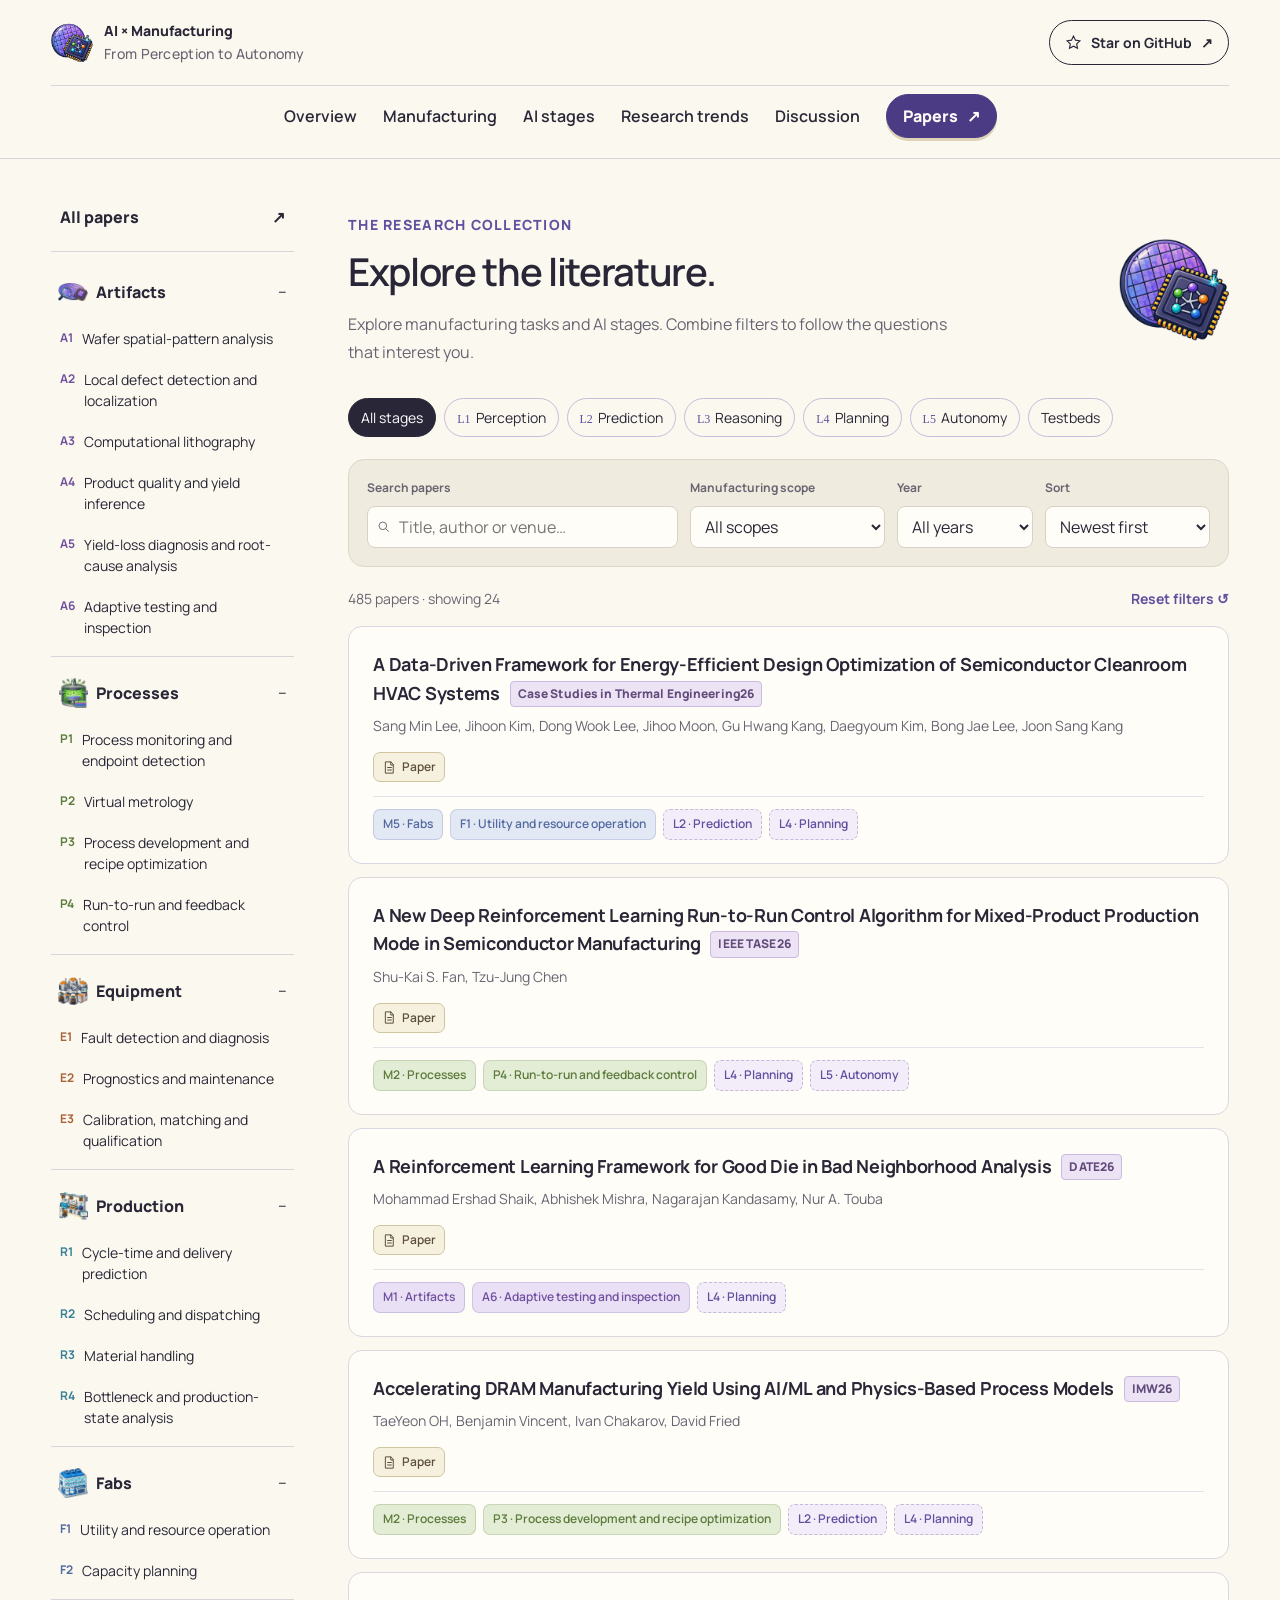
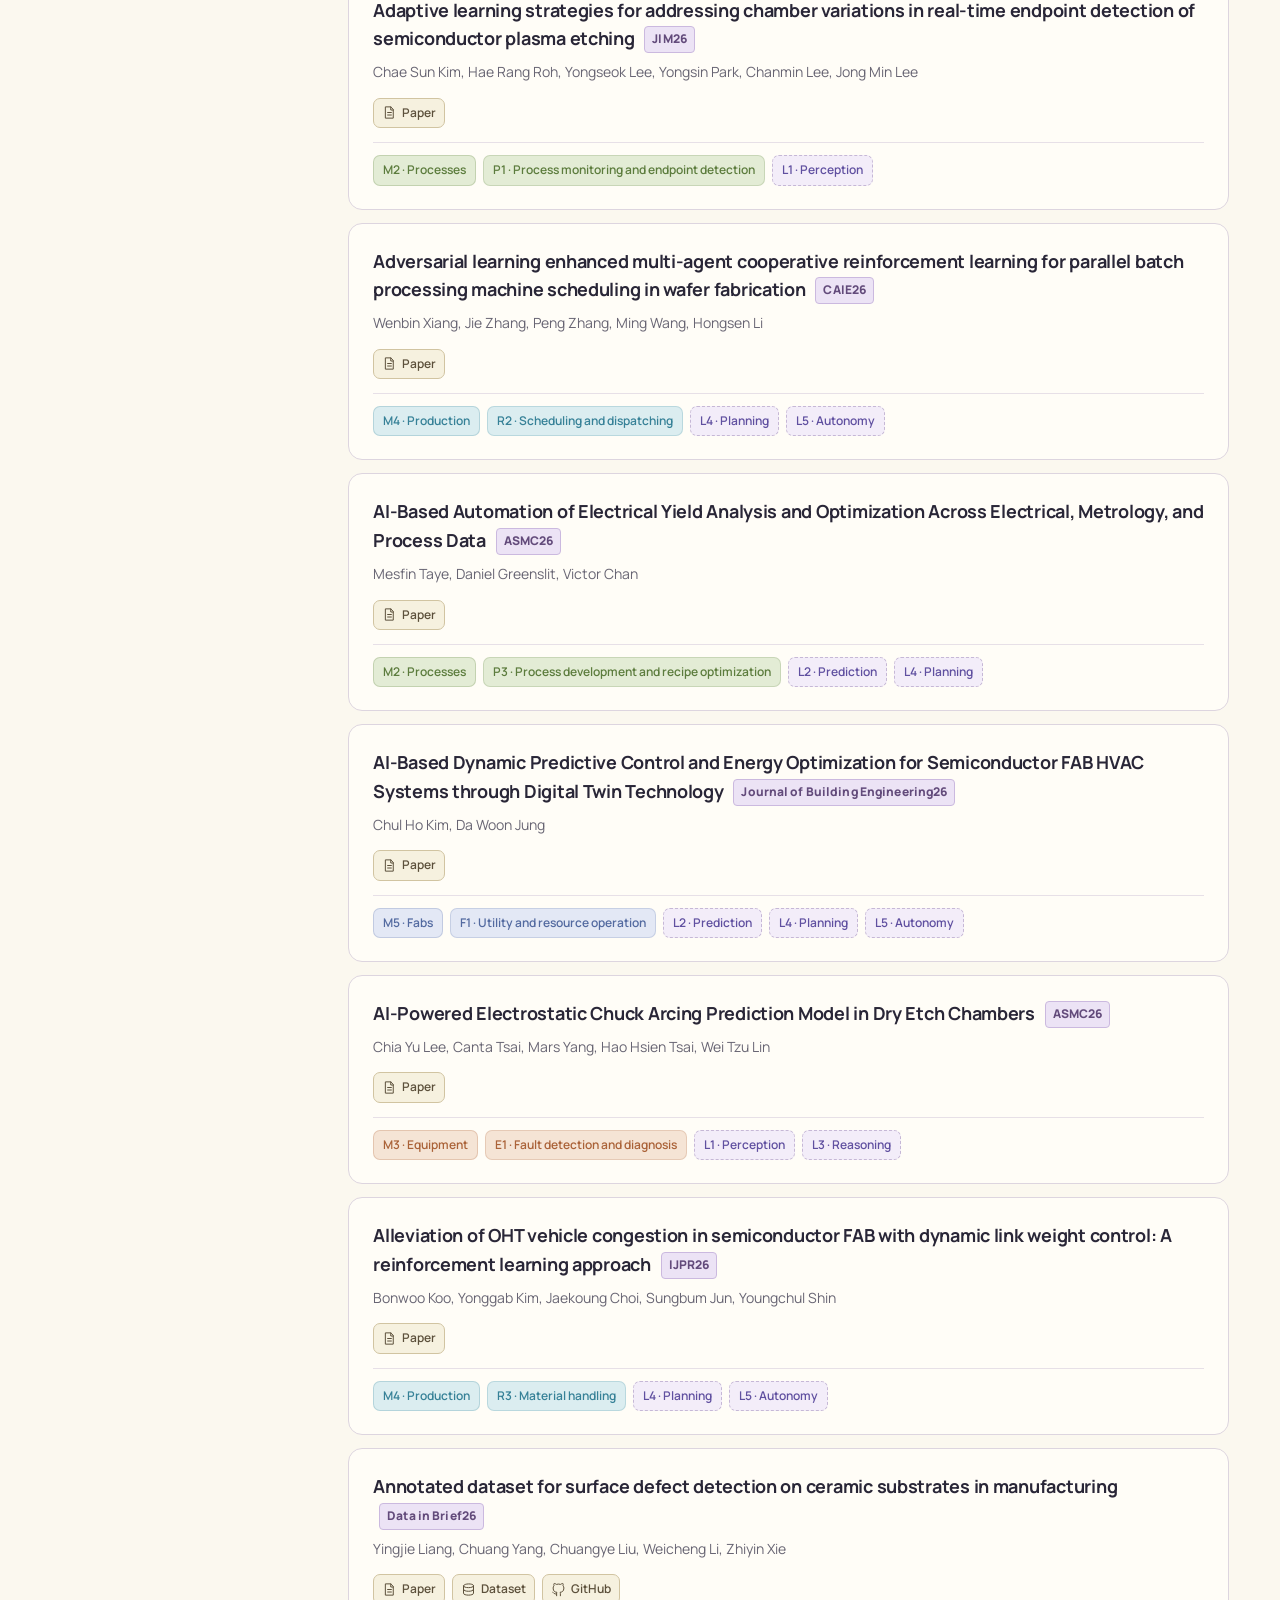
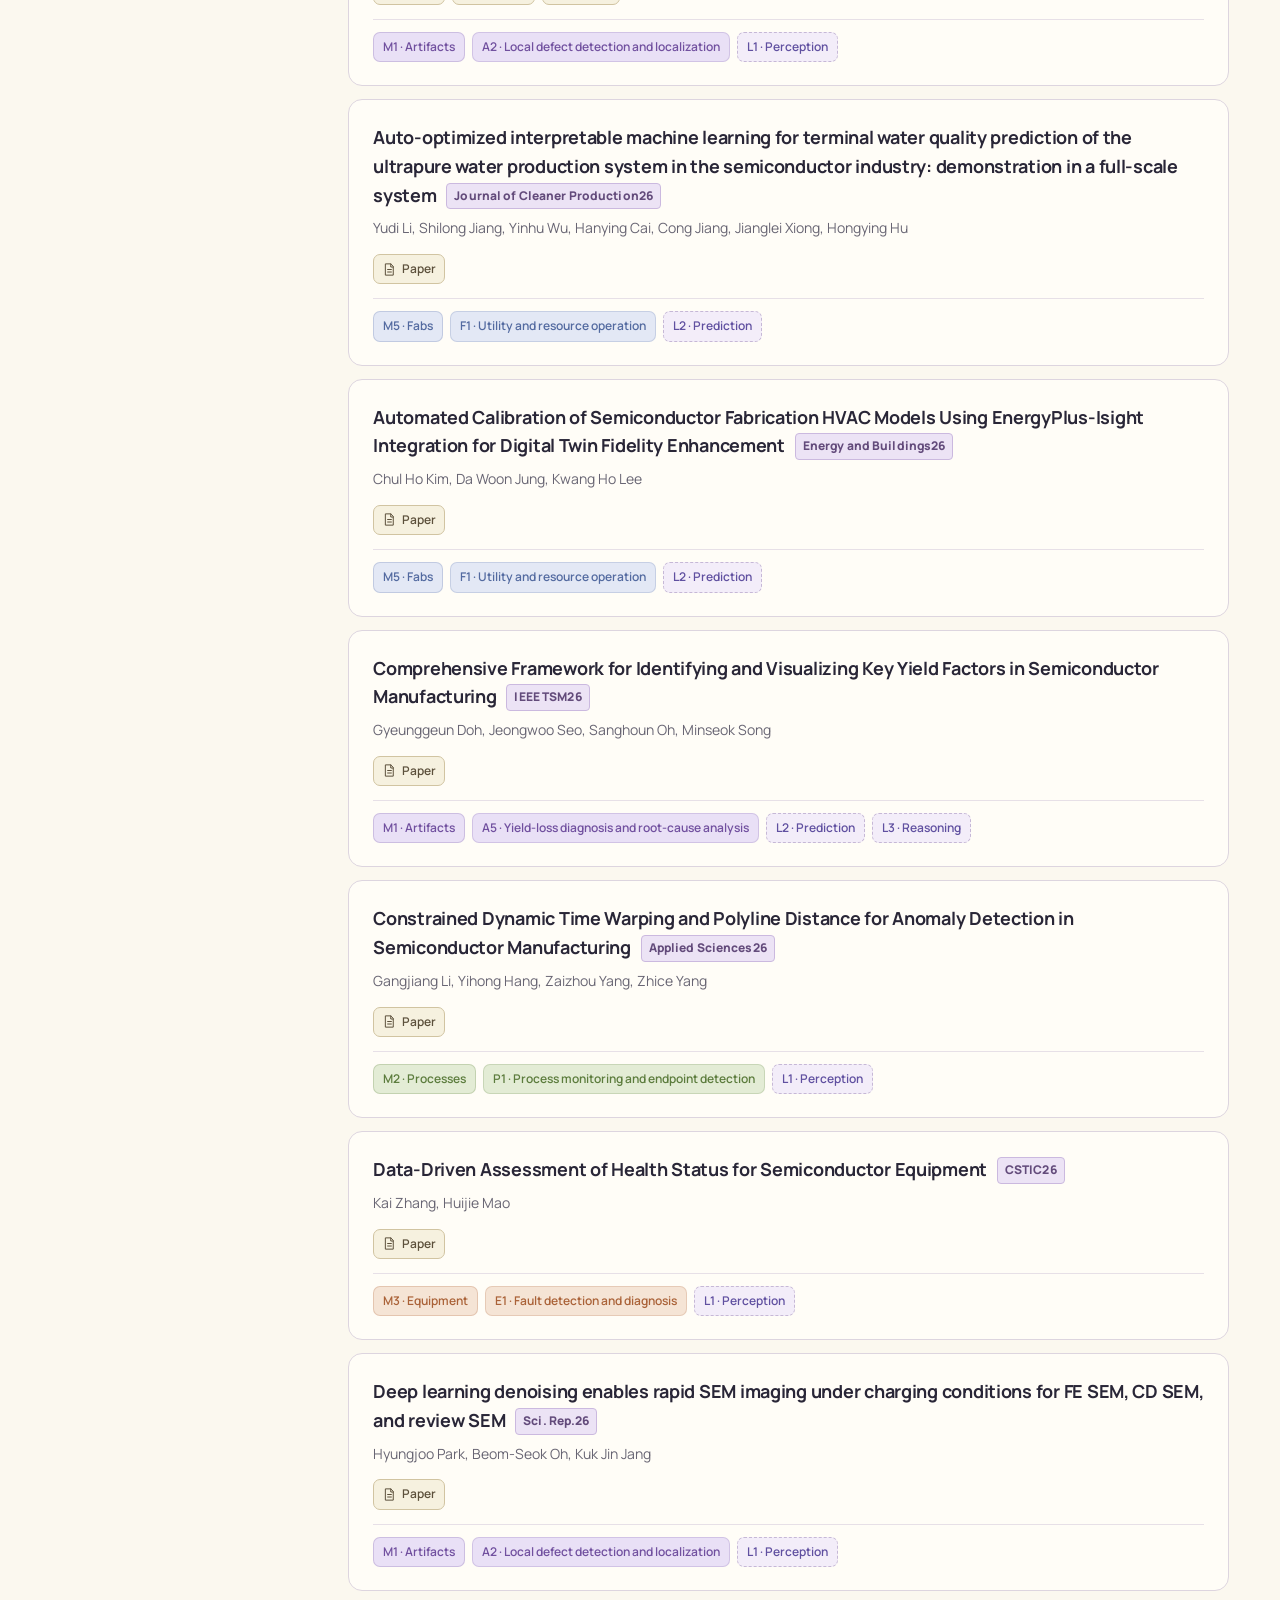
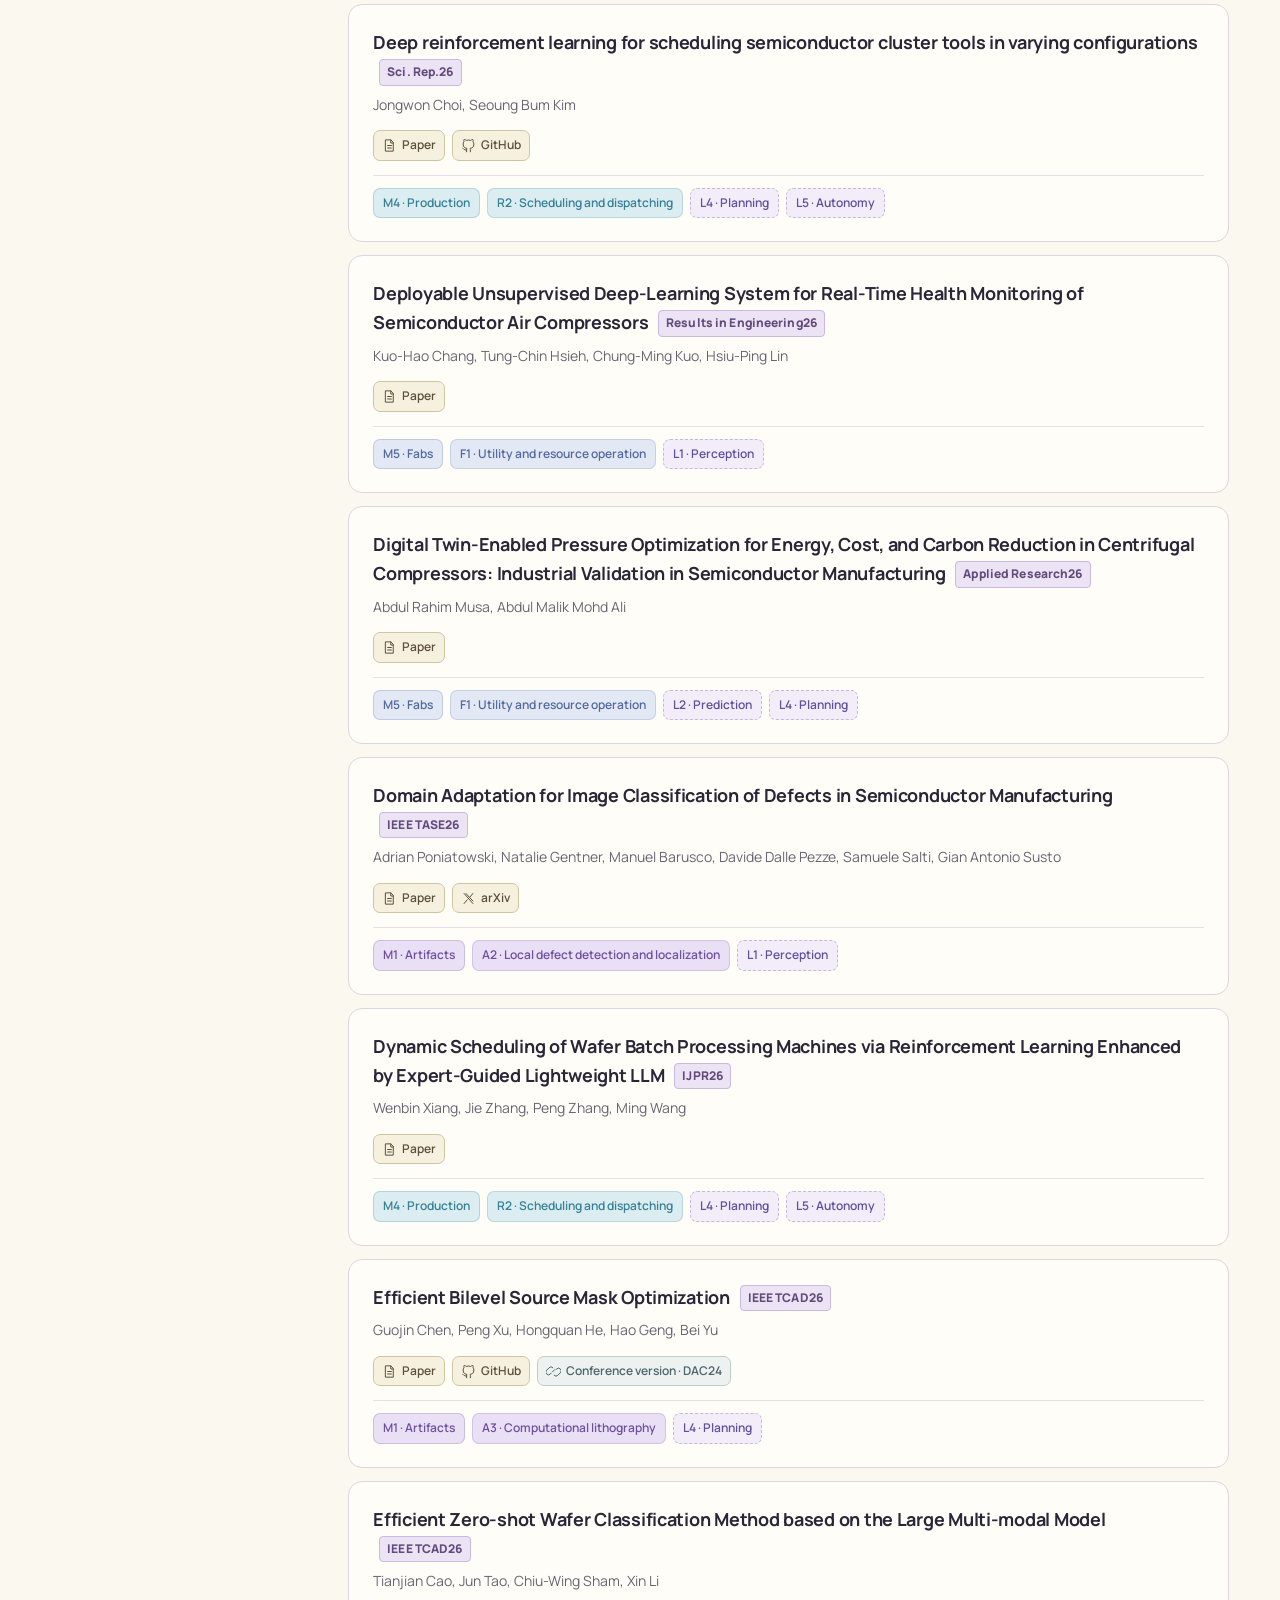
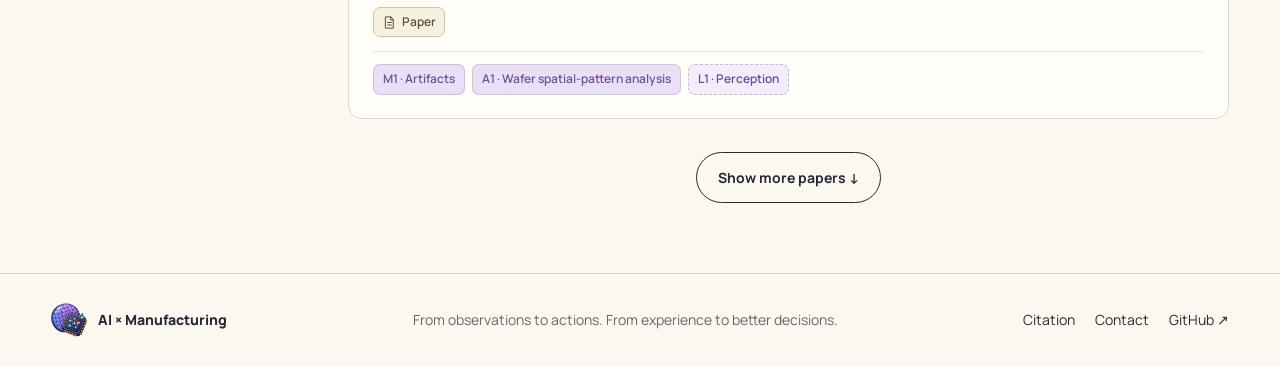
==== docs/explore.html @ e93ecafa "List linked publication versions separately without double-counting trends" ====
<!doctype html>
<html lang="en">
  <head>
    <meta charset="utf-8" />
    <meta name="viewport" content="width=device-width,initial-scale=1" />
    <title>Paper library · AI-Assisted Semiconductor Manufacturing</title>
    <meta
      name="description"
      content="Explore AI-assisted semiconductor manufacturing: manufacturing tasks and AI stages, a guide from wafer to chip, and a curated research library."
    />
    <meta name="theme-color" content="#fbf8ef" />
    <meta
      property="og:title"
      content="Awesome AI-Assisted Semiconductor Manufacturing"
    />
    <meta
      property="og:image"
      content="https://zrrraa.github.io/Awesome-AI-Assisted-Semiconductor-Manufacturing/assets/overview-13f65796.jpg"
    />
    <link rel="icon" type="image/png" href="assets/web/brand.png" />
    <link rel="apple-touch-icon" href="assets/web/brand.png" />
    <link rel="stylesheet" href="style.css?v=versions-20261014" />
    <script src="assets/vendor/motion-14.1.0.js" defer></script>
    <script src="site.js?v=versions-20261014" defer></script>
    <script src="assets/catalogue.js?v=versions-20261014" defer></script>
    <script src="explore.js?v=versions-20261014" defer></script>
  </head>
  <body class="library-page">
    <a class="skip-link" href="#main">Skip to content</a>
    <header class="topbar">
      <a
        class="brand"
        href="index.html"
        aria-label="AI-assisted semiconductor manufacturing home"
        ><img src="assets/web/brand.png" width="42" height="42" alt="" /><span
          >AI × Manufacturing<span class="brand-sub"
            >From Perception to Autonomy</span
          ></span
        ></a
      >
      <nav aria-label="Main navigation">
        <a href="index.html#overview">Overview</a
        ><a href="index.html#manufacturing">Manufacturing</a
        ><a href="index.html#stages">AI stages</a
        ><a href="index.html#coverage">Research trends</a
        ><a href="index.html#vision">Discussion</a
        ><a class="nav-papers" href="explore.html" aria-current="page">Papers <span aria-hidden="true">↗</span></a>
      </nav>
      <a
        class="star"
        href="https://github.com/zrrraa/Awesome-AI-Assisted-Semiconductor-Manufacturing"
        target="_blank"
        rel="noopener"
        ><svg
          viewBox="0 0 24 24"
          fill="none"
          stroke="currentColor"
          stroke-width="1.6"
          aria-hidden="true"
        >
          <path
            d="m12 3 2.8 5.7 6.2.9-4.5 4.4 1.1 6.2-5.6-3-5.6 3 1.1-6.2L3 9.6l6.2-.9Z"
          /></svg
        ><span>Star on GitHub</span><span aria-hidden="true">↗</span></a
      >
    </header>
    <main id="main" class="library">
      <aside class="library-nav" aria-label="Task navigation">
        <button
          class="library-nav-toggle"
          aria-expanded="false"
          aria-controls="task-menu"
        >
          Browse manufacturing tasks <span>+</span>
        </button>
        <div id="task-menu">
          <a class="library-home" href="explore.html" data-all-papers
            >All papers <span>↗</span></a
          >
          <details class="scope-nav artifacts" open>
            <summary>
              <img
                src="assets/icons/artifact_wide.png"
                width="30"
                height="30"
                alt=""
              />Artifacts<span>−</span>
            </summary>
            <div>
              <a href="explore.html?task=A1" data-select-task="A1"
                ><b>A1</b>Wafer spatial-pattern analysis</a
              ><a href="explore.html?task=A2" data-select-task="A2"
                ><b>A2</b>Local defect detection and localization</a
              ><a href="explore.html?task=A3" data-select-task="A3"
                ><b>A3</b>Computational lithography</a
              ><a href="explore.html?task=A4" data-select-task="A4"
                ><b>A4</b>Product quality and yield inference</a
              ><a href="explore.html?task=A5" data-select-task="A5"
                ><b>A5</b>Yield-loss diagnosis and root-cause analysis</a
              ><a href="explore.html?task=A6" data-select-task="A6"
                ><b>A6</b>Adaptive testing and inspection</a
              >
            </div>
          </details>
          <details class="scope-nav processes" open>
            <summary>
              <img
                src="assets/icons/process.png"
                width="30"
                height="30"
                alt=""
              />Processes<span>−</span>
            </summary>
            <div>
              <a href="explore.html?task=P1" data-select-task="P1"
                ><b>P1</b>Process monitoring and endpoint detection</a
              ><a href="explore.html?task=P2" data-select-task="P2"
                ><b>P2</b>Virtual metrology</a
              ><a href="explore.html?task=P3" data-select-task="P3"
                ><b>P3</b>Process development and recipe optimization</a
              ><a href="explore.html?task=P4" data-select-task="P4"
                ><b>P4</b>Run-to-run and feedback control</a
              >
            </div>
          </details>
          <details class="scope-nav equipment" open>
            <summary>
              <img
                src="assets/icons/equipment.png"
                width="30"
                height="30"
                alt=""
              />Equipment<span>−</span>
            </summary>
            <div>
              <a href="explore.html?task=E1" data-select-task="E1"
                ><b>E1</b>Fault detection and diagnosis</a
              ><a href="explore.html?task=E2" data-select-task="E2"
                ><b>E2</b>Prognostics and maintenance</a
              ><a href="explore.html?task=E3" data-select-task="E3"
                ><b>E3</b>Calibration, matching and qualification</a
              >
            </div>
          </details>
          <details class="scope-nav production" open>
            <summary>
              <img
                src="assets/icons/production.png"
                width="30"
                height="30"
                alt=""
              />Production<span>−</span>
            </summary>
            <div>
              <a href="explore.html?task=R1" data-select-task="R1"
                ><b>R1</b>Cycle-time and delivery prediction</a
              ><a href="explore.html?task=R2" data-select-task="R2"
                ><b>R2</b>Scheduling and dispatching</a
              ><a href="explore.html?task=R3" data-select-task="R3"
                ><b>R3</b>Material handling</a
              ><a href="explore.html?task=R4" data-select-task="R4"
                ><b>R4</b>Bottleneck and production-state analysis</a
              >
            </div>
          </details>
          <details class="scope-nav fabs" open>
            <summary>
              <img
                src="assets/icons/fab_vertical.png"
                width="30"
                height="30"
                alt=""
              />Fabs<span>−</span>
            </summary>
            <div>
              <a href="explore.html?task=F1" data-select-task="F1"
                ><b>F1</b>Utility and resource operation</a
              ><a href="explore.html?task=F2" data-select-task="F2"
                ><b>F2</b>Capacity planning</a
              >
            </div>
          </details>
        </div>
      </aside>
      <div class="library-body">
        <div class="library-heading">
          <div>
            <p class="eyebrow">The research collection</p>
            <h1 id="library-title">Explore the literature<span>.</span></h1>
            <p id="library-question">
              Explore manufacturing tasks and AI stages. Combine filters to
              follow the questions that interest you.
            </p>
          </div>
          <img
            id="library-icon"
            src="assets/web/brand.png"
            width="130"
            height="130"
            alt=""
          />
        </div>
        <div class="library-stages" aria-label="Filter by AI stage">
          <button data-filter-stage="" aria-pressed="true">All stages</button
          ><button data-filter-stage="L1" aria-pressed="false">
            <small>L1</small> Perception</button
          ><button data-filter-stage="L2" aria-pressed="false">
            <small>L2</small> Prediction</button
          ><button data-filter-stage="L3" aria-pressed="false">
            <small>L3</small> Reasoning</button
          ><button data-filter-stage="L4" aria-pressed="false">
            <small>L4</small> Planning</button
          ><button data-filter-stage="L5" aria-pressed="false">
            <small>L5</small> Autonomy</button
          ><button data-filter-stage="supporting" aria-pressed="false">
            Testbeds
          </button>
        </div>
        <form class="library-controls" role="search">
          <label class="search-field"
            ><span>Search papers</span>
            <div>
              <svg viewBox="0 0 24 24" aria-hidden="true">
                <circle cx="10" cy="10" r="6.5" />
                <path d="m15 15 5 5" /></svg
              ><input
                type="search"
                id="paper-search"
                placeholder="Title, author or venue…"
                autocomplete="off"
              /></div></label
          ><label
            ><span>Manufacturing scope</span
            ><select id="scope-filter">
              <option value="">All scopes</option>
              <option value="artifacts">Artifacts</option>
              <option value="processes">Processes</option>
              <option value="equipment">Equipment</option>
              <option value="production">Production</option>
              <option value="fabs">Fabs</option>
            </select></label
          ><label
            ><span>Year</span
            ><select id="year-filter">
              <option value="">All years</option>
            </select></label
          ><label
            ><span>Sort</span
            ><select id="sort-filter">
              <option value="newest">Newest first</option>
              <option value="oldest">Oldest first</option>
            </select></label
          >
        </form>
        <div class="result-bar">
          <p id="result-count" role="status" aria-live="polite"></p>
          <button class="text-link" id="reset-filters">Reset filters ↺</button>
        </div>
        <div id="active-filters" aria-label="Active filters"></div>
        <div id="paper-results"></div>
        <div class="load-more">
          <button class="button" id="load-more">Show more papers ↓</button>
        </div>
        <noscript
          ><p>
            This interactive library uses JavaScript. The
            <a
              href="https://github.com/zrrraa/Awesome-AI-Assisted-Semiconductor-Manufacturing/tree/master/papers"
              >complete reading lists are also available on GitHub</a
            >.
          </p></noscript
        >
      </div>
    </main>
    <footer class="footer">
      <a class="brand" href="index.html"
        ><img src="assets/web/brand.png" width="36" height="36" alt="" /><span
          >AI × Manufacturing</span
        ></a
      >
      <p>From observations to actions. From experience to better decisions.</p>
      <div>
        <a href="index.html#citation">Citation</a
        ><a href="mailto:rzhong@zju.edu.cn">Contact</a
        ><a
          href="https://github.com/zrrraa/Awesome-AI-Assisted-Semiconductor-Manufacturing"
          target="_blank"
          rel="noopener"
          >GitHub ↗</a
        >
      </div>
    </footer>
    <div class="toast" role="status"></div>
  </body>
</html>
---- docs/style.css ----
@import url("https://fonts.googleapis.com/css2?family=Manrope:wght@400;500;600;700;800&display=swap");
:root {
  --bg: #fbf8ef;
  --paper: #fffdf7;
  --ink: #292637;
  --muted: #686573;
  --purple: #6050a0;
  --line: #d9d4d9;
  --type-caption: 12px;
  --type-small: 14px;
  --type-body: 16px;
  --ease: cubic-bezier(0.22, 1, 0.36, 1);
}
* {
  box-sizing: border-box;
}
html {
  scroll-behavior: smooth;
  scroll-padding-top: 32px;
}
body {
  margin: 0;
  color: var(--ink);
  background: var(--bg);
  font:
    var(--type-body)/1.65 Manrope,
    "Segoe UI",
    sans-serif;
  -webkit-font-smoothing: antialiased;
}
a {
  color: inherit;
  text-decoration: none;
}
button,
input,
select {
  font: inherit;
  color: inherit;
}
button,
a,
input,
select {
  touch-action: manipulation;
}
button {
  cursor: pointer;
  background: none;
  border: 0;
}
img {
  max-width: 100%;
  object-fit: contain;
}
h1,
h2,
h3,
h4,
p,
figure {
  margin: 0;
}
h1,
h2,
h3,
h4 {
  line-height: 1.15;
  letter-spacing: -0.035em;
}
em {
  font-family: Georgia, "Times New Roman", serif;
  font-weight: 400;
}
sup {
  font-size: 0.65em;
  vertical-align: super;
}
a:focus-visible,
button:focus-visible,
input:focus-visible,
select:focus-visible,
summary:focus-visible,
[tabindex="0"]:focus-visible {
  outline: 3px solid #9573ce;
  outline-offset: 4px;
  border-radius: 5px;
}
[hidden] {
  display: none !important;
}
.sr-only {
  position: absolute;
  width: 1px;
  height: 1px;
  overflow: hidden;
  clip-path: inset(50%);
  white-space: nowrap;
}
.skip-link {
  position: fixed;
  top: 10px;
  opacity: 0;
  pointer-events: none;
  left: 20px;
  background: var(--ink);
  color: white;
  padding: 12px;
  z-index: 100;
}
.skip-link:focus {
  top: 10px;
  opacity: 1;
  pointer-events: auto;
}
.topbar {
  max-width: 1500px;
  margin: auto;
  padding: 20px 4%;
  display: flex;
  align-items: center;
  justify-content: space-between;
  gap: 20px;
  border-bottom: 1px solid var(--line);
}
.brand {
  display: flex;
  align-items: center;
  gap: 11px;
  font-size: 14px;
  font-weight: 800;
  line-height: 1.3;
  white-space: nowrap;
}
.brand img {
  flex: none;
}
.brand-sub {
  display: block;
  font-size: var(--type-small);
  letter-spacing: 0.02em;
  font-weight: 500;
  color: var(--muted);
  margin-top: 4px;
}
.topbar nav {
  display: flex;
  align-items: center;
  gap: 27px;
  font-size: var(--type-body);
  font-weight: 600;
}
.topbar nav a {
  position: relative;
  padding: 8px 0;
}
.topbar nav a:after {
  content: "";
  position: absolute;
  bottom: 0;
  left: 0;
  width: 100%;
  height: 2px;
  background: var(--purple);
  transform: scaleX(0);
  transform-origin: left;
  transition: transform 0.3s var(--ease);
}
.topbar nav a:hover:after,
.topbar nav a[aria-current]:after {
  transform: scaleX(1);
}
.topbar nav .nav-papers {
  display: inline-flex;
  align-items: center;
  gap: 9px;
  padding: 8px 16px;
  border: 1px solid var(--purple);
  border-radius: 999px;
  background: var(--purple);
  color: var(--paper);
  box-shadow: 0 3px 0 #ded2b8;
  font-weight: 800;
}
.topbar nav .nav-papers:after {
  display: none;
}
.topbar nav .nav-papers:hover,
.topbar nav .nav-papers[aria-current="page"] {
  background: #4b3b85;
  border-color: #4b3b85;
}
.star {
  display: flex;
  align-items: center;
  gap: 9px;
  border: 1px solid var(--ink);
  border-radius: 30px;
  font-size: var(--type-small);
  font-weight: 700;
  padding: 10px 15px;
  white-space: nowrap;
  transition:
    background 0.25s,
    transform 0.35s var(--ease);
}
.star svg {
  width: 17px;
  height: 17px;
  transition: transform 0.65s var(--ease);
}
.star:hover {
  background: #f4e9bc;
}
.star:hover svg {
  transform: rotate(144deg) scale(1.2);
}
.page {
  max-width: 1320px;
  margin: auto;
  padding: 0 48px;
}
.eyebrow {
  text-transform: uppercase;
  font-size: var(--type-small);
  letter-spacing: 0.12em;
  font-weight: 800;
  color: var(--purple);
  line-height: 1.6;
}
.section {
  padding: 82px 0;
}
.section-heading {
  display: flex;
  justify-content: space-between;
  gap: 40px;
  align-items: end;
  margin-bottom: 36px;
}
.section-heading h2 {
  font-size: clamp(32px, 3.4vw, 49px);
  font-weight: 600;
  margin-top: 12px;
  line-height: 1.1;
}
.section-heading h2 em {
  color: var(--purple);
}
.section-aside {
  max-width: 330px;
  font-size: var(--type-body);
  color: var(--muted);
  line-height: 1.85;
}
.section-aside .text-link {
  margin-top: 14px;
  display: inline-block;
}
.text-link {
  font-size: var(--type-small);
  font-weight: 700;
  color: var(--purple);
  padding: 0;
  border-bottom: 1px solid transparent;
  transition:
    color 0.2s,
    border-color 0.2s;
}
.text-link:hover {
  border-color: currentColor;
}
.button {
  display: inline-flex;
  align-items: center;
  gap: 22px;
  justify-content: space-between;
  padding: 13px 21px;
  border: 1px solid var(--ink);
  border-radius: 30px;
  font-size: var(--type-body);
  font-weight: 700;
  transition:
    background 0.25s,
    box-shadow 0.25s,
    transform 0.4s var(--ease);
}
.button.primary {
  background: var(--ink);
  color: var(--paper);
}
.button:hover {
  background: #eee4c9;
  box-shadow: 3px 4px 0 #d2c5df;
}
.button.primary:hover {
  background: var(--purple);
}
.actions {
  display: flex;
  align-items: center;
  gap: 22px;
  flex-wrap: wrap;
  margin-top: 22px;
}
/* Editorial cover: two connected research axes, with one quiet moving seal. */
.hero {
  padding: 62px 0 48px;
  display: grid;
  grid-template-columns: 1.5fr 1fr;
  gap: 60px;
  position: relative;
}
.hero .eyebrow {
  display: flex;
  align-items: center;
  gap: 10px;
  margin-bottom: 24px;
}
.tiny-orbit {
  font-size: 22px;
  line-height: 1;
}
.hero h1 {
  font-size: clamp(40px, 4.25vw, 67px);
  line-height: 1.06;
  font-weight: 700;
  letter-spacing: -0.055em;
}
.hero h1 em {
  color: var(--purple);
  font-size: 1.12em;
}
.title-dot {
  color: var(--purple);
}
.hero-side {
  position: relative;
  padding-top: 82px;
}
.hero-side h2 {
  font-size: clamp(27px, 2.7vw, 39px);
  line-height: 1.1;
  font-weight: 600;
}
.hero-side h2 em {
  color: var(--purple);
}
.hero-side > p {
  font-size: var(--type-body);
  color: var(--muted);
  line-height: 1.85;
  margin-top: 19px;
  max-width: 340px;
}
.hero-index {
  display: flex;
  gap: 25px;
  margin-top: 32px;
  border-top: 1px solid var(--line);
  padding-top: 16px;
  width: max-content;
  max-width: 100%;
}
.hero-index a {
  font-size: var(--type-small);
  font-weight: 700;
  display: flex;
  gap: 12px;
  align-items: center;
}
.hero-index span {
  font:
    var(--type-caption) Consolas,
    monospace;
  color: var(--muted);
}
.hero-index b {
  transition: transform 0.4s;
}
.hero-index a:hover b {
  transform: translateY(5px);
}
.round-stamp {
  position: absolute;
  top: -5px;
  right: 0;
  width: 103px;
  height: 103px;
  border: 1px solid #c7ae5e;
  border-radius: 50%;
  background: #f0d77e;
  display: flex;
  flex-direction: column;
  align-items: center;
  justify-content: center;
  gap: 2px;
  transform: rotate(12deg);
  box-shadow: 4px 5px 0 #eee4c9;
}
.round-stamp span {
  font-size: var(--type-caption);
  letter-spacing: 0.09em;
  font-weight: 800;
}
.round-stamp b {
  font: 48px/1 Georgia;
  animation: seal-spin 28s linear infinite;
}
.round-stamp:hover b {
  animation-duration: 5s;
}
@keyframes seal-spin {
  to {
    transform: rotate(360deg);
  }
}
/* Figures remain intact. The hotspots sit in the same normalized coordinate space. */
.research-map {
  padding-top: 20px;
  position: relative;
}
.anchor-alias {
  position: absolute;
  top: 0;
}
.map-wrap {
  position: relative;
  background: #fffefa;
  border: 1px solid #d5cbd9;
  border-radius: 28px 28px 10px 10px;
  padding: 29px 22px 0;
  box-shadow: 9px 10px 0 #e7dfcf;
}
.map-sticker {
  position: absolute;
  top: -22px;
  right: 48px;
  z-index: 2;
  background: #ecda99;
  color: #3b3444;
  font-size: var(--type-small);
  line-height: 1.4;
  padding: 14px 22px;
  transform: rotate(7deg);
  box-shadow: 3px 4px 0 #3a294812;
  border: 1px solid #d1b969;
}
.map-sticker em {
  font-size: 17px;
}
.map-sticker b {
  position: absolute;
  right: 6px;
  bottom: 4px;
}
.figure-scroll {
  overflow: visible;
}
.original-map {
  position: relative;
  isolation: isolate;
  overflow: clip;
  background: #fffefa;
}
.original-map > img {
  display: block;
  width: 100%;
  height: auto;
  mix-blend-mode: multiply;
}
.figure-hotspots {
  position: absolute;
  inset: 0;
}
.figure-hotspot {
  position: absolute;
  border: 2px solid transparent;
  border-radius: 6px;
  transition:
    background 0.3s,
    box-shadow 0.35s,
    border-color 0.3s;
  cursor: pointer;
}
.figure-hotspot > span {
  position: absolute;
  top: -14px;
  right: -3px;
  white-space: nowrap;
  font-size: var(--type-small);
  font-weight: 800;
  letter-spacing: 0.03em;
  padding: 3px 9px;
  border-radius: 8px;
  background: var(--ink);
  color: white;
  opacity: 0;
  transform: translateY(5px);
  transition: 0.3s var(--ease);
  pointer-events: none;
}
.figure-hotspot:hover,
.figure-hotspot:focus-visible {
  border-color: #7860b4;
  background: #b6a0df1a;
  box-shadow:
    0 0 0 5px #9c80da22,
    0 8px 22px #5c3b8022;
  z-index: 2;
}
.figure-hotspot:hover > span,
.figure-hotspot:focus-visible > span {
  opacity: 1;
  transform: translateY(0);
}
.map-status {
  display: flex;
  align-items: center;
  justify-content: space-between;
  gap: 15px;
  min-height: 52px;
  font-size: var(--type-small);
  border-top: 1px solid var(--line);
  margin-top: 15px;
  color: var(--muted);
}
.map-status > span {
  display: flex;
  align-items: center;
  gap: 8px;
}
.map-status i {
  width: 7px;
  height: 7px;
  border-radius: 50%;
  background: #9882bb;
  flex: none;
}
.map-status a {
  font-weight: 700;
  color: var(--purple);
  white-space: nowrap;
}
.scope-ribbon {
  display: flex;
  justify-content: space-between;
  gap: 10px;
  margin-top: 32px;
}
.scope-ribbon > a {
  display: flex;
  align-items: center;
  gap: 10px;
  padding: 8px 6px;
  font-size: var(--type-body);
  font-weight: 700;
  flex: 1;
  min-width: 0;
  border-bottom: 1px solid var(--line);
  transition: transform 0.35s var(--ease);
}
.scope-ribbon img {
  width: 50px;
  height: 50px;
  mix-blend-mode: multiply;
  transition: transform 0.45s var(--ease);
}
.scope-ribbon b {
  margin-left: auto;
  font-weight: 400;
}
.scope-ribbon a:hover img {
  transform: rotate(-9deg) translateY(-4px) scale(1.1);
}
.scope-ribbon a:hover {
  border-bottom-color: var(--scope-ink);
}
.artifacts {
  --scope-ink: #71509f;
  --scope-bg: #e9e0f6;
}
.processes {
  --scope-ink: #5c7c3d;
  --scope-bg: #e3ecd5;
}
.equipment {
  --scope-ink: #aa6238;
  --scope-bg: #f5e4d5;
}
.production {
  --scope-ink: #368197;
  --scope-bg: #dbedf0;
}
.fabs {
  --scope-ink: #536aa0;
  --scope-bg: #e3e8f5;
}
.team {
  padding: 20px 0 25px;
  border-top: 1px solid var(--line);
}
.team > .eyebrow {
  font-size: var(--type-caption);
}
.authors {
  display: flex;
  flex-wrap: wrap;
  gap: 10px 22px;
  font-size: var(--type-body);
  font-weight: 600;
  margin: 18px 0 12px;
}
.authors a {
  border-bottom: 1px solid #c3b2d4;
  transition: color 0.2s;
}
.authors a:hover {
  color: var(--purple);
}
.affiliations {
  display: flex;
  flex-wrap: wrap;
  gap: 8px 28px;
  font-size: var(--type-small);
  color: var(--muted);
}
.corresponding {
  font-size: var(--type-caption);
  color: var(--muted);
  margin-top: 9px;
}
.news {
  display: flex;
  align-items: center;
  gap: 25px;
  border-top: 1px solid var(--line);
  border-bottom: 1px solid var(--line);
  padding: 16px 0;
  font-size: var(--type-small);
}
.news time {
  font-size: var(--type-caption);
  color: var(--muted);
}
.news p {
  flex: 1;
}
.news > a {
  font-size: 23px;
}
/* A panoramic original figure above a compact, playable process guide. */
.journey {
  border-top: 1px solid var(--line);
}
.journey-window {
  overflow: visible;
  padding-top: 24px;
}
.panorama {
  position: relative;
  min-width: 0;
  /* A fixed backdrop keeps multiply unchanged when an ancestor is animated. */
  isolation: isolate;
  background: var(--bg);
}
.panorama > img {
  display: block;
  width: 100%;
  height: auto;
  mix-blend-mode: multiply;
}
.journey-tabs {
  display: grid;
  grid-template-columns: repeat(10, 1fr);
  gap: 0;
  margin-top: 25px;
  border-bottom: 1px solid var(--line);
}
.journey-tabs button {
  position: relative;
  text-align: left;
  min-height: 63px;
  padding: 8px;
  font-size: var(--type-small);
  line-height: 1.4;
  transition:
    background 0.3s,
    color 0.3s;
}
.journey-tabs small {
  display: block;
  color: var(--muted);
  font-size: var(--type-caption);
  margin-bottom: 5px;
}
.journey-tabs button:after {
  content: "";
  height: 3px;
  position: absolute;
  bottom: -1px;
  left: 0;
  right: 0;
  background: var(--purple);
  transform: scaleX(0);
  transition: transform 0.4s var(--ease);
}
.journey-tabs button[aria-selected="true"] {
  background: #e8def26b;
  color: var(--purple);
  font-weight: 800;
}
.journey-tabs button[aria-selected="true"]:after {
  transform: scaleX(1);
}
.journey-tabs button:hover {
  background: #e8def238;
}
.step-detail {
  display: grid;
  grid-template-columns: 100px 1fr 245px;
  gap: 25px;
  align-items: start;
  padding: 28px 15px 28px 0;
  min-height: 184px;
}
.step-number {
  font: italic 82px/0.95 Georgia;
  color: #c7b7d9;
  letter-spacing: -0.1em;
}
.step-copy h3 {
  font-size: 24px;
  margin: 8px 0 11px;
  font-weight: 600;
}
.step-copy p:last-child {
  font-size: var(--type-body);
  color: var(--muted);
  line-height: 1.8;
  max-width: 530px;
}
.step-tasks {
  padding-top: 5px;
  font-size: var(--type-small);
  display: flex;
  flex-direction: column;
  gap: 8px;
}
.step-tasks > span {
  color: var(--muted);
  font-size: var(--type-caption);
}
.step-tasks a {
  border-bottom: 1px solid var(--line);
  padding: 5px 0;
  color: var(--purple);
}
.step-tasks .related-more {
  width: 100%;
  color: var(--muted);
  font-size: 20px;
  line-height: 1;
}
.journey-note {
  display: flex;
  align-items: center;
  gap: 15px;
  font-size: var(--type-small);
  border-top: 1px solid var(--line);
  padding: 15px 0;
}
.journey-note > span {
  font-size: 30px;
  color: var(--purple);
}
.journey-note p {
  flex: 1;
  color: var(--muted);
}
.next-step {
  font-size: var(--type-small);
  font-weight: 700;
  white-space: nowrap;
}
.next-step span {
  margin-left: 10px;
}
.interlude {
  display: flex;
  align-items: center;
  justify-content: space-around;
  gap: 22px;
  padding: 26px 0;
  border-top: 1px solid #c4b991;
  border-bottom: 1px solid #c4b991;
  background: #eee2b3;
  font-size: clamp(18px, 2.1vw, 29px);
  font-weight: 500;
  transform: rotate(-1.5deg);
  margin: 0 -18px;
  white-space: nowrap;
  overflow: hidden;
}
.interlude b {
  font-weight: 400;
  color: #8b6b2d;
}
.interlude em {
  font-size: 1.2em;
}
/* One continuous stage illustration with a travelling spotlight. */
.hand-note {
  display: block;
  font: italic 19px Georgia;
  color: var(--purple);
  transform: rotate(-4deg);
  margin-top: 17px;
}
.stage-board {
  padding-top: 10px;
}
.stage-tabs {
  display: grid;
  grid-template-columns: repeat(5, 1fr);
  border-bottom: 1px solid var(--line);
}
.stage-tabs button {
  position: relative;
  text-align: left;
  padding: 16px 15px 19px;
  border-right: 1px solid var(--line);
  font-size: 16px;
  font-weight: 700;
  transition: color 0.3s;
}
.stage-tabs button:last-child {
  border: 0;
}
.stage-tabs small {
  display: block;
  font:
    var(--type-caption) Consolas,
    monospace;
  color: var(--muted);
  margin-bottom: 9px;
}
.stage-tabs button b {
  position: absolute;
  right: 17px;
  top: 15px;
  font-size: 20px;
  font-weight: 400;
  opacity: 0;
  transform: translate(-5px, -5px);
  transition: 0.4s var(--ease);
}
.stage-tabs button[aria-selected="true"] {
  color: var(--purple);
}
.stage-tabs button[aria-selected="true"] b {
  opacity: 1;
  transform: none;
}
.stage-tabs button:after {
  position: absolute;
  content: "";
  bottom: -2px;
  left: 10px;
  right: 10px;
  height: 3px;
  background: var(--purple);
  transform: scaleX(0);
  transition: transform 0.5s var(--ease);
}
.stage-tabs button[aria-selected="true"]:after {
  transform: scaleX(1);
}
.robot-scroll {
  overflow: visible;
  padding: 24px 0 12px;
}
.robot-strip {
  position: relative;
  min-width: 0;
  isolation: isolate;
  background: var(--bg);
  padding: 19px 0;
}
.stage-illustration {
  position: relative;
  z-index: 1;
  pointer-events: none;
  mix-blend-mode: multiply;
}
.stage-illustration > img {
  display: block;
  width: 100%;
  height: auto;
}
.robot-spotlight {
  position: absolute;
  top: 0;
  left: var(--stage-left);
  width: var(--stage-width);
  height: 100%;
  border: 1px solid #b99ccb;
  border-radius: 50% 50% 16px 16px;
  background: radial-gradient(ellipse at 50% 55%, #c4a5ef5c, transparent 72%);
  transition:
    left 0.75s var(--ease),
    width 0.75s var(--ease),
    border-radius 0.75s;
  z-index: 0;
}
.robot-hotspot {
  position: absolute;
  z-index: 2;
  top: 0;
  height: 100%;
  border-radius: 40% 40% 12px 12px;
  transition: box-shadow 0.3s;
}
.robot-hotspot:hover {
  box-shadow: inset 0 0 25px #9271cd25;
}
.stage-detail {
  display: grid;
  grid-template-columns: 110px 1fr 1fr;
  gap: 30px;
  align-items: center;
  border-top: 1px solid var(--line);
  border-bottom: 1px solid var(--line);
  padding: 30px 14px 30px 0;
  min-height: 226px;
}
.stage-index {
  font: italic 93px/0.95 Georgia;
  color: #c4b5d6;
  letter-spacing: -0.08em;
}
.stage-copy h3 {
  font-size: 28px;
  line-height: 1.15;
  margin: 10px 0 13px;
  font-weight: 600;
  max-width: 370px;
}
.stage-copy > p:not(.eyebrow) {
  font-size: var(--type-body);
  line-height: 1.8;
  color: var(--muted);
  max-width: 385px;
}
.stage-example {
  border-left: 1px solid var(--line);
  padding-left: 35px;
}
.stage-example > span {
  font-size: var(--type-caption);
  font-weight: 800;
  text-transform: uppercase;
  letter-spacing: 0.1em;
  color: var(--purple);
}
.stage-example p {
  font-size: var(--type-body);
  line-height: 1.8;
  margin: 10px 0 16px;
}
.stage-library.button {
  margin-top: 4px;
  max-width: 100%;
  background: var(--purple);
  color: #fff;
  border-color: var(--purple);
  box-shadow: 4px 4px 0 #ded2b8;
}
.stage-library.button:hover {
  background: #4b3b85;
  box-shadow: 5px 6px 0 #d5c5e3;
}
.stage-foot {
  font-size: var(--type-small);
  color: var(--muted);
  margin-top: 16px;
}
.stage-footer {
  display: flex;
  align-items: center;
  justify-content: space-between;
  gap: 20px;
}
/* A dark research observatory: circles show real, multi-label coverage. */
.coverage {
  background: #2c283b;
  color: #f8f2e5;
  margin: 20px -32px;
  padding: 58px 42px 28px;
  border-radius: 10px 46px 12px 46px;
  position: relative;
  box-shadow: 9px 11px 0 #e1d6ba;
}
.coverage:before {
  content: "✳";
  position: absolute;
  top: -35px;
  right: 30px;
  font: 80px/1 Georgia;
  color: #e6c960;
  transform: rotate(13deg);
  pointer-events: none;
}
.coverage .eyebrow {
  color: #c9b2e8;
}
.coverage .section-heading h2 {
  font-size: 40px;
}
.coverage .section-heading em {
  color: #d0b7f1;
}
.coverage .section-aside {
  color: #bfb8ce;
  max-width: 275px;
}
.coverage .text-link {
  color: #eee2b3;
}
.chart-toolbar {
  display: flex;
  justify-content: space-between;
  align-items: center;
  gap: 20px;
  margin: 36px 0 25px;
}
.chart-tabs {
  display: flex;
  gap: 25px;
}
.chart-tabs button {
  color: #a9a1bb;
  font-size: var(--type-body);
  padding: 10px 0;
  border-bottom: 2px solid transparent;
  transition:
    color 0.2s,
    border-color 0.2s;
}
.chart-tabs button[aria-selected="true"] {
  color: white;
  border-color: #d5bbee;
}
.chart-unit {
  display: flex;
  padding: 4px;
  border: 1px solid #5a536d;
  border-radius: 30px;
  gap: 5px;
}
.chart-unit button {
  color: #bfb8ce;
  font-size: var(--type-small);
  padding: 7px 12px;
  border-radius: 20px;
  transition: background 0.3s;
}
.chart-unit button[aria-pressed="true"] {
  background: #e9deed;
  color: #322640;
}
.matrix-scroll {
  overflow: visible;
}
.coverage-matrix {
  display: grid;
  grid-template-columns: minmax(100px, 145px) repeat(5, minmax(0, 1fr));
  min-width: 0;
}
.matrix-heading {
  font-size: var(--type-small);
  font-weight: 600;
  text-align: center;
  padding: 8px 0 20px;
  color: #e7d8f6;
}
.matrix-heading small {
  display: block;
  font-size: var(--type-caption);
  letter-spacing: 0.15em;
  color: #aea2c0;
  margin-bottom: 7px;
}
.matrix-corner {
  display: flex;
  align-items: end;
  padding-bottom: 19px;
  font-size: var(--type-caption);
  color: #bfb8ce;
}
.matrix-row {
  display: flex;
  align-items: center;
  gap: 10px;
  min-height: 92px;
  border-top: 1px solid #54496099;
  font-size: var(--type-body);
  font-weight: 600;
}
.matrix-row img {
  width: 35px;
  height: 39px;
  object-fit: contain;
}
.matrix-row small {
  display: block;
  color: #bfb8ce;
  font-size: var(--type-caption);
  font-weight: 400;
  margin-top: 4px;
}
.matrix-cell {
  position: relative;
  display: flex;
  align-items: center;
  justify-content: center;
  min-height: 92px;
  border-top: 1px solid #54496099;
  isolation: isolate;
}
.matrix-cell:before {
  content: "";
  position: absolute;
  width: max(5px, calc(var(--bubble-max, 72px) * var(--fraction)));
  height: max(5px, calc(var(--bubble-max, 72px) * var(--fraction)));
  border-radius: 50%;
  background: var(--bubble, #cfb4f1);
  opacity: 0.83;
  transition:
    width 0.65s var(--ease),
    height 0.65s var(--ease),
    transform 0.45s var(--ease),
    opacity 0.3s;
  z-index: -1;
}
.matrix-cell > span {
  font-size: var(--type-small);
  font-weight: 800;
  color: #292637;
  font-variant-numeric: tabular-nums;
}
.matrix-cell.small-value > span {
  color: #eee5f9;
  transform: translateY(23px);
  font-size: var(--type-caption);
}
.matrix-cell:hover:before,
.matrix-cell:focus-visible:before {
  transform: scale(1.15);
  opacity: 1;
  box-shadow: 0 0 28px #dac4ff22;
}
.matrix-cell:hover {
  background: #fff1;
}
.matrix-cell[data-count="0"]:before {
  background: transparent;
  border: 1px solid #746489;
  width: 6px;
  height: 6px;
}
.chart-readout {
  min-height: 63px;
  display: flex;
  justify-content: space-between;
  align-items: center;
  gap: 20px;
  padding: 18px 0 8px;
  color: #e4d8f4;
  font-size: var(--type-small);
}
.chart-readout > p {
  max-width: 540px;
}
.size-key {
  display: flex;
  align-items: center;
  gap: 5px;
  font-size: var(--type-caption);
  color: #c2b8cf;
  white-space: nowrap;
}
.size-key i {
  display: inline-block;
  width: 5px;
  height: 5px;
  border-radius: 50%;
  background: #d2b7ec;
}
.size-key i:nth-child(2) {
  width: 10px;
  height: 10px;
}
.size-key i:nth-child(3) {
  width: 16px;
  height: 16px;
  margin-right: 4px;
}
.coverage-bottom {
  border-top: 1px solid #51465e;
  padding-top: 17px;
  display: flex;
  justify-content: space-between;
  gap: 20px;
  font-size: var(--type-caption);
  color: #bfb8ce;
}
.coverage-bottom a {
  white-space: nowrap;
  color: #eee2b3;
}
.timeline-chart {
  --chart-plot: 315px;
  height: 445px;
  display: flex;
  gap: 4px;
  align-items: stretch;
  padding-top: 25px;
  overflow: visible;
}
.year-bar {
  flex: 1;
  min-width: 17px;
  display: flex;
  flex-direction: column;
  justify-content: end;
  align-items: center;
  position: relative;
  font-size: var(--type-caption);
  gap: 9px;
  padding: 20px 0 27px;
}
.year-bar .year-value {
  opacity: 0;
  transition: opacity 0.3s;
  color: #eee2b3;
}
.year-bar .bar {
  display: block;
  width: 100%;
  height: calc(var(--share) * var(--chart-plot));
  flex-shrink: 0;
  min-height: 3px;
  background: linear-gradient(0deg, #9982ba, #d7beef);
  border-radius: 3px 3px 0 0;
  transition:
    filter 0.3s,
    transform 0.3s;
  transform-origin: bottom;
}
.year-bar:hover .year-value,
.year-bar:focus-visible .year-value {
  opacity: 1;
}
.year-bar:hover .bar {
  filter: brightness(1.2);
  transform: scaleX(1.1);
}
.year-bar .year-label {
  position: absolute;
  bottom: 1px;
  left: 50%;
  transform: translateX(-50%) rotate(-55deg);
  font-size: var(--type-caption);
  color: #c4b9d0;
  white-space: nowrap;
}
.timeline-note {
  color: #c2b8cf;
  font-size: var(--type-small);
  margin: 18px 0;
}
.fab-vision {
  padding-top: 100px;
}
.vision-principles {
  display: grid;
  grid-template-columns: repeat(3, 1fr);
  gap: 40px;
  margin: 40px 0 0;
}
.vision-principles > div {
  border-top: 1px solid var(--line);
  position: relative;
  padding: 17px 0 0 38px;
}
.vision-principles span {
  font: italic 21px Georgia;
  color: var(--purple);
  position: absolute;
  left: 0;
  top: 14px;
}
.vision-principles h3 {
  font-size: 16px;
  margin-bottom: 10px;
  font-weight: 700;
}
.vision-principles p {
  font-size: var(--type-small);
  color: var(--muted);
  line-height: 1.8;
}
.citation {
  display: grid;
  grid-template-columns: 1fr 1fr;
  gap: 70px;
  align-items: start;
  border-top: 1px solid var(--line);
}
.citation h2 {
  font-size: 36px;
  margin: 15px 0;
}
.citation > div > p:not(.eyebrow) {
  font-size: var(--type-body);
  color: var(--muted);
  max-width: 360px;
  line-height: 1.8;
  margin-top: 20px;
}
.cite-card {
  padding: 24px 26px;
  background: #fffdf8;
  border: 1px solid #cbc1d7;
  border-radius: 18px;
  box-shadow: 5px 6px 0 #ebe4d5;
  transform: rotate(1.3deg);
}
.cite-top {
  display: flex;
  align-items: center;
  justify-content: space-between;
  gap: 15px;
  font-size: var(--type-small);
  font-weight: 700;
  color: var(--purple);
  margin-bottom: 26px;
}
.copy-citation {
  padding: 7px 12px;
  border: 1px solid #d5cddd;
  border-radius: 20px;
  font-size: var(--type-small);
  background: #f2eaf7;
}
.cite-card h3 {
  font-family: Georgia, serif;
  font-size: 27px;
  font-weight: 400;
}
.cite-card > p {
  font-size: var(--type-body);
  line-height: 1.7;
  margin-top: 10px;
}
.cite-meta {
  display: block;
  color: var(--muted);
  font-size: var(--type-small);
  margin: 16px 0 22px;
}
.cite-card details {
  border-top: 1px solid var(--line);
}
.cite-card summary {
  display: flex;
  align-items: center;
  justify-content: space-between;
  font-size: var(--type-small);
  font-weight: 700;
  padding-top: 14px;
  cursor: pointer;
  list-style: none;
}
.cite-card summary::-webkit-details-marker {
  display: none;
}
.cite-card summary span {
  font-size: 18px;
}
.cite-card pre {
  font:
    var(--type-small)/1.8 Consolas,
    monospace;
  white-space: pre-wrap;
  overflow-wrap: anywhere;
  margin-bottom: 0;
}
.footer {
  display: flex;
  align-items: center;
  justify-content: space-between;
  gap: 25px;
  border-top: 1px solid var(--line);
  padding: 28px 4%;
  max-width: 1500px;
  margin: auto;
}
.footer p {
  font-size: var(--type-small);
  color: var(--muted);
}
.footer > div {
  display: flex;
  gap: 20px;
  font-size: var(--type-small);
}
.toast {
  position: fixed;
  bottom: 24px;
  left: 50%;
  transform: translate(-50%, 20px);
  opacity: 0;
  pointer-events: none;
  background: var(--ink);
  color: var(--paper);
  padding: 12px 23px;
  border-radius: 30px;
  font-size: var(--type-body);
  z-index: 50;
  transition:
    opacity 0.3s,
    transform 0.4s var(--ease);
}
.toast.show {
  opacity: 1;
  transform: translate(-50%, 0);
}
.diagram-dialog {
  width: min(96vw, 1400px);
  max-height: none;
  overflow: visible;
  padding: 0;
  border: 1px solid var(--line);
  border-radius: 18px;
  background: var(--paper);
  color: var(--ink);
}
.diagram-dialog::backdrop {
  background: #221b37b3;
  backdrop-filter: blur(6px);
}
.dialog-toolbar {
  display: flex;
  align-items: center;
  justify-content: space-between;
  padding: 14px 24px;
  border-bottom: 1px solid var(--line);
  position: sticky;
  top: 0;
  background: var(--paper);
  z-index: 2;
}
.dialog-toolbar h2 {
  font-size: 14px;
  letter-spacing: 0;
}
.close-dialog {
  font-size: 28px;
  width: 40px;
  height: 40px;
}
.diagram-scroll {
  display: flex;
  justify-content: center;
  overflow: visible;
  padding: 15px;
}
.diagram-scroll img {
  display: block;
  width: 100%;
  min-width: 0;
  max-width: 100%;
  max-height: calc(92dvh - 120px);
  height: auto;
  object-fit: contain;
}
/* The reading room: task and stage are independent, combinable filters. */
.library {
  max-width: 1440px;
  padding: 35px 4% 70px;
  margin: auto;
  display: grid;
  grid-template-columns: 252px minmax(0, 1fr);
  gap: 45px;
  align-items: start;
  min-height: 75vh;
}
.library-nav {
  position: static;
  max-height: none;
  overflow: visible;
  padding-right: 9px;
}
.library-nav-toggle {
  display: none;
}
.library-home {
  display: flex;
  align-items: center;
  justify-content: space-between;
  font-size: var(--type-body);
  font-weight: 800;
  border-bottom: 1px solid var(--line);
  padding: 10px 9px 20px;
  margin-bottom: 14px;
}
.scope-nav {
  margin-bottom: 10px;
  border-bottom: 1px solid var(--line);
}
.scope-nav summary {
  display: flex;
  align-items: center;
  gap: 8px;
  padding: 11px 7px;
  cursor: pointer;
  font-size: var(--type-body);
  font-weight: 800;
  list-style: none;
}
.scope-nav summary::-webkit-details-marker {
  display: none;
}
.scope-nav summary > span {
  margin-left: auto;
  font-weight: 400;
}
.scope-nav:not([open]) summary > span {
  font-size: 0;
}
.scope-nav:not([open]) summary > span:after {
  content: "+";
  font-size: 16px;
}
.scope-nav summary img {
  mix-blend-mode: multiply;
}
.scope-nav > div {
  padding: 0 0 8px;
}
.scope-nav a {
  display: flex;
  gap: 9px;
  padding: 9px 8px;
  font-size: var(--type-small);
  line-height: 1.5;
  border-radius: 7px;
  border: 1px solid transparent;
  transition: background 0.25s;
}
.scope-nav a b {
  color: var(--scope-ink);
  font-size: var(--type-caption);
  padding-top: 1px;
}
.scope-nav a:hover {
  background: #fff9;
}
.scope-nav a[aria-current] {
  background: var(--scope-bg);
  border-color: color-mix(in srgb, var(--scope-ink) 30%, transparent);
  font-weight: 700;
}
.library-heading {
  display: flex;
  align-items: center;
  gap: 24px;
  justify-content: space-between;
  min-height: 196px;
  padding: 20px 0 32px;
}
.library-heading h1 {
  font-size: clamp(28px, 3vw, 41px);
  line-height: 1.17;
  max-width: 690px;
  margin: 13px 0 15px;
  font-weight: 600;
}
.library-heading h1 > span {
  color: var(--purple);
}
.library-heading > img {
  width: 110px;
  height: 110px;
  mix-blend-mode: multiply;
  flex: none;
}
.library-heading p:not(.eyebrow) {
  font-size: var(--type-body);
  color: var(--muted);
  max-width: 625px;
  line-height: 1.8;
}
.library-stages {
  display: flex;
  align-items: center;
  gap: 8px;
  flex-wrap: wrap;
  padding: 0 0 22px;
}
.library-stages button {
  border: 1px solid #c9bcda;
  border-radius: 22px;
  padding: 7px 12px;
  font-size: var(--type-small);
  transition:
    background 0.3s,
    transform 0.4s var(--ease);
}
.library-stages button small {
  font: var(--type-caption) Consolas;
  color: var(--purple);
  margin-right: 2px;
}
.library-stages button[aria-pressed="true"] {
  background: var(--ink);
  border-color: var(--ink);
  color: white;
}
.library-stages button[aria-pressed="true"] small {
  color: #ceb9ea;
}
.library-stages button:hover {
  transform: translateY(-2px);
}
.library-controls {
  display: grid;
  grid-template-columns: 1.6fr 1fr 0.7fr 0.85fr;
  gap: 12px;
  background: #f0ebdf;
  border: 1px solid #ded7c8;
  border-radius: 16px;
  padding: 18px;
}
.library-controls label > span {
  display: block;
  font-size: var(--type-caption);
  font-weight: 700;
  color: var(--muted);
  margin-bottom: 8px;
}
.library-controls input,
.library-controls select {
  width: 100%;
  min-width: 0;
  height: 42px;
  border: 1px solid #d9d1c8;
  border-radius: 8px;
  background: var(--paper);
  font-size: var(--type-small);
  padding: 0 10px;
}
.search-field > div {
  position: relative;
}
.search-field input {
  padding-left: 31px;
}
.search-field svg {
  width: 14px;
  height: 14px;
  fill: none;
  stroke: var(--muted);
  stroke-width: 1.6;
  position: absolute;
  top: 14px;
  left: 10px;
}
.result-bar {
  display: flex;
  justify-content: space-between;
  align-items: center;
  gap: 15px;
  padding: 20px 0 15px;
  font-size: var(--type-small);
  color: var(--muted);
}
.result-bar .text-link {
  font-size: var(--type-small);
}
#active-filters {
  display: flex;
  gap: 7px;
  flex-wrap: wrap;
  margin-bottom: 15px;
}
#active-filters:empty {
  display: none;
}
#active-filters button {
  font-size: var(--type-small);
  border: 1px solid #b9a7cb;
  padding: 5px 10px;
  border-radius: 8px;
  background: #eae2f3;
}
.paper-card {
  border: 1px solid #ddd5df;
  background: var(--paper);
  padding: 23px 24px;
  border-radius: 14px;
  margin-bottom: 13px;
  display: grid;
  grid-template-columns: 46px minmax(0, 1fr);
  gap: 18px;
  transition:
    border-color 0.3s,
    box-shadow 0.35s;
}
.paper-card:hover {
  border-color: #9e8ab4;
  box-shadow: 0 5px 14px #28213b09;
}
.paper-year {
  font-size: var(--type-small);
  font-weight: 800;
  color: var(--purple);
  line-height: 1.5;
  padding-top: 2px;
}
.paper-card h2 {
  font-size: var(--type-body);
  line-height: 1.55;
  font-weight: 700;
  letter-spacing: -0.015em;
  overflow-wrap: anywhere;
}
.paper-meta {
  font-size: var(--type-small);
  color: var(--muted);
  margin: 8px 0 15px;
  line-height: 1.8;
}
.paper-bottom {
  display: flex;
  align-items: center;
  gap: 7px;
  flex-wrap: wrap;
}
.task-chip,
.stage-chip,
.paper-resource,
.support-chip {
  border: 1px solid #c6b8d6;
  border-radius: 7px;
  padding: 4px 9px;
  font-size: var(--type-caption);
  font-weight: 600;
  color: var(--purple);
  line-height: 1.7;
}
.task-chip {
  color: var(--scope-ink);
  background: var(--scope-bg);
  border-color: color-mix(in srgb, var(--scope-ink) 20%, transparent);
}
.stage-chip {
  border-style: dashed;
  background: #f3edf9;
}
.support-chip {
  color: var(--muted);
  border-color: var(--line);
}
.paper-resource {
  background: #f6f1df;
  color: #5c503b;
  border-color: #d1c4a1;
}
.paper-resource:hover {
  background: #ece1bc;
}
.paper-version {
  color: #4c646c;
  background: #edf2f1;
  border-color: #bfcdca;
}
.paper-version:hover, .paper-version:focus-visible {
  color: #263f46;
  border-color: currentColor;
}
.stage-chip:hover {
  background: #e1d3f2;
}
.paper-tags {
  display: flex;
  gap: 7px;
  flex-wrap: wrap;
  margin-top: 9px;
}
.load-more {
  padding-top: 20px;
  display: flex;
  justify-content: center;
}
.load-more .button {
  font-size: var(--type-small);
}
.no-results {
  padding: 50px 25px;
  text-align: center;
  border: 1px dashed #cbbfd7;
  border-radius: 20px;
  background: #f2edf5;
}
.no-results img {
  width: 75px;
  height: 75px;
  mix-blend-mode: multiply;
  margin-bottom: 15px;
}
.no-results h2 {
  font-size: 24px;
}
.no-results p {
  font-size: var(--type-body);
  color: var(--muted);
  margin-top: 12px;
}
@media (min-width: 1600px) {
  .hero h1 {
    font-size: 68px;
  }
}
@media (max-width: 1100px) {
  .page {
    padding: 0 32px;
  }
  .topbar {
    padding: 18px 3%;
  }
  .topbar nav {
    gap: 17px;
  }
  .hero {
    gap: 30px;
    grid-template-columns: 1.45fr 1fr;
  }
  .hero h1 {
    font-size: 49px;
  }
  .hero-index {
    gap: 17px;
  }
  .hero-index a {
    font-size: var(--type-caption);
    gap: 7px;
  }
  .section-heading h2 {
    font-size: 38px;
  }
  .scope-ribbon img {
    width: 38px;
  }
  .scope-ribbon > a {
    gap: 6px;
    font-size: var(--type-small);
  }
  .stage-tabs button {
    font-size: var(--type-body);
  }
  .stage-detail {
    grid-template-columns: 75px 1fr 1fr;
    gap: 20px;
  }
  .stage-index {
    font-size: 72px;
  }
  .stage-copy h3 {
    font-size: 25px;
  }
  .coverage {
    margin-left: -12px;
    margin-right: -12px;
    padding: 45px 30px 25px;
  }
  .coverage .section-heading h2 {
    font-size: 34px;
  }
  .step-detail {
    grid-template-columns: 70px 1fr 190px;
  }
  .step-number {
    font-size: 66px;
  }
  .library {
    gap: 24px;
    grid-template-columns: 210px minmax(0, 1fr);
  }
  .library-controls {
    grid-template-columns: 1.6fr 1fr;
  }
  .citation {
    gap: 35px;
  }
  .vision-principles {
    gap: 22px;
  }
}
@media (max-width: 800px) {
  .topbar {
    flex-wrap: wrap;
    padding: 16px 24px;
    gap: 15px;
  }
  .topbar nav {
    order: 3;
    flex: 1 0 100%;
    justify-content: center;
    gap: 30px;
    border-top: 1px solid var(--line);
    padding-top: 7px;
  }
  .brand {
    font-size: var(--type-body);
  }
  .brand-sub {
    font-size: var(--type-caption);
  }
  .star {
    font-size: var(--type-small);
    padding: 8px 12px;
  }
  .star svg {
    width: 14px;
  }
  .hero {
    grid-template-columns: 1fr 1fr;
    gap: 25px;
    padding: 45px 0 30px;
  }
  .hero h1 {
    font-size: 37px;
  }
  .hero .eyebrow {
    font-size: var(--type-caption);
  }
  .hero-index {
    display: none;
  }
  .hero-side {
    padding-top: 85px;
  }
  .hero-side h2 {
    font-size: 29px;
  }
  .hero-side > p {
    font-size: var(--type-small);
  }
  .hero-side .actions {
    gap: 13px;
  }
  .hero-side .button {
    font-size: var(--type-small);
    padding: 10px 15px;
  }
  .round-stamp {
    width: 80px;
    height: 80px;
    top: 0;
  }
  .round-stamp span {
    font-size: var(--type-caption);
  }
  .round-stamp b {
    font-size: 36px;
  }
  .section {
    padding: 60px 0;
  }
  .research-map {
    padding-top: 25px;
  }
  .section-heading {
    gap: 30px;
  }
  .section-heading h2 {
    font-size: 33px;
  }
  .section-aside {
    max-width: 260px;
    font-size: var(--type-small);
  }
  .map-wrap {
    padding: 22px 10px 0;
  }
  .map-sticker {
    right: 25px;
    font-size: var(--type-caption);
    padding: 8px 17px;
    top: -18px;
  }
  .map-sticker em {
    font-size: var(--type-body);
  }
  .scope-ribbon {
    flex-wrap: wrap;
    gap: 7px;
  }
  .scope-ribbon > a {
    flex: 1 0 25%;
    max-width: 33%;
    font-size: var(--type-small);
  }
  .scope-ribbon img {
    width: 38px;
    height: 38px;
  }
  .news {
    gap: 12px;
    flex-wrap: wrap;
  }
  .news p {
    flex-basis: 70%;
  }
  .journey-tabs {
    display: grid;
    grid-template-columns: repeat(5, minmax(0, 1fr));
    overflow: visible;
  }
  .journey-tabs button {
    min-width: 0;
    flex: 1;
  }
  .step-detail {
    grid-template-columns: 60px 1fr;
    gap: 18px;
    min-height: 250px;
  }
  .step-tasks {
    grid-column: 2;
    flex-direction: row;
    flex-wrap: wrap;
    gap: 8px 18px;
    padding-top: 0;
  }
  .step-tasks > span {
    display: none;
  }
  .step-number {
    font-size: 60px;
  }
  .journey-note > span {
    display: none;
  }
  .stage-tabs button {
    font-size: var(--type-small);
    padding: 12px 8px;
  }
  .stage-tabs button b {
    right: 8px;
    font-size: 17px;
  }
  .stage-detail {
    grid-template-columns: 65px 1fr;
    gap: 18px;
  }
  .stage-example {
    grid-column: 2;
    border: 0;
    padding-left: 0;
  }
  .stage-copy h3 {
    font-size: 26px;
  }
  .stage-example p {
    font-size: var(--type-body);
    margin-top: 8px;
  }
  .stage-foot {
    font-size: var(--type-caption);
  }
  .coverage {
    padding: 45px 26px 24px;
    margin: 10px -12px;
  }
  .coverage .section-heading {
    display: block;
  }
  .coverage .section-aside {
    max-width: 520px;
    margin-top: 20px;
  }
  .coverage .section-heading h2 {
    font-size: 35px;
  }
  .chart-tabs {
    gap: 18px;
  }
  .chart-tabs button {
    font-size: var(--type-small);
  }
  .chart-unit button {
    font-size: var(--type-caption);
    padding: 6px 9px;
  }
  .chart-readout {
    display: block;
  }
  .size-key {
    margin-top: 10px;
  }
  .coverage-bottom {
    font-size: var(--type-caption);
  }
  .interlude {
    font-size: 21px;
    gap: 28px;
    justify-content: start;
    padding-left: 20px;
  }
  .fab-vision {
    padding-top: 75px;
  }
  .vision-principles {
    gap: 22px;
  }
  .vision-principles > div {
    padding-left: 0;
    padding-top: 40px;
  }
  .vision-principles h3 {
    font-size: 14px;
  }
  .vision-principles p {
    font-size: var(--type-small);
  }
  .citation {
    grid-template-columns: 1fr;
    gap: 40px;
  }
  .citation h2 {
    font-size: 32px;
  }
  .cite-card {
    max-width: 600px;
  }
  .footer {
    flex-wrap: wrap;
    padding: 25px 24px;
    gap: 15px;
  }
  .footer p {
    order: 3;
    flex: 1 0 100%;
  }
  .library {
    display: block;
    padding: 18px 24px 50px;
  }
  .library-nav {
    position: static;
    max-height: none;
    padding: 0;
    border-bottom: 1px solid var(--line);
  }
  .library-nav-toggle {
    display: flex;
    width: 100%;
    align-items: center;
    justify-content: space-between;
    font-size: var(--type-body);
    padding: 12px 0;
    font-weight: 700;
  }
  .library-nav:not(.expanded) #task-menu {
    display: none;
  }
  .library-nav-toggle span {
    font-size: 21px;
  }
  .library-heading {
    min-height: 150px;
  }
  .library-heading h1 {
    font-size: 30px;
  }
  .library-heading > img {
    width: 85px;
    height: 85px;
  }
  .library-controls {
    grid-template-columns: 1.5fr 1fr;
  }
  .library-body {
    scroll-margin-top: 15px;
  }
  .paper-card {
    padding: 21px 19px;
  }
  .library-stages {
    gap: 7px;
  }
  .library-stages button {
    font-size: var(--type-small);
  }
  .diagram-scroll {
    padding: 10px;
  }
  .diagram-dialog {
    border-radius: 10px;
  }
}
@media (max-width: 560px) {
  .stage-footer {
    display: block;
  }
  .page {
    padding: 0 20px;
  }
  .topbar {
    padding: 14px 20px;
  }
  .brand img {
    width: 33px;
    height: 33px;
  }
  .brand {
    gap: 8px;
    font-size: var(--type-small);
  }
  .brand-sub {
    font-size: var(--type-caption);
  }
  .star {
    gap: 5px;
    font-size: var(--type-caption);
    padding: 8px 9px;
  }
  .star > span:last-child {
    display: none;
  }
  .topbar nav {
    gap: 27px;
    font-size: var(--type-small);
  }
  .hero {
    display: block;
    padding: 34px 0 20px;
  }
  .hero h1 {
    font-size: clamp(35px, 8.1vw, 46px);
  }
  .hero .eyebrow {
    font-size: var(--type-caption);
    margin-bottom: 18px;
    letter-spacing: 0.08em;
  }
  .hero-side {
    padding: 28px 100px 0 0;
  }
  .hero-side h2 {
    font-size: 29px;
  }
  .round-stamp {
    top: 30px;
    right: 4px;
    width: 77px;
    height: 77px;
    transform: rotate(14deg);
  }
  .hero-side > p {
    width: calc(100% + 95px);
    max-width: none;
    margin-top: 15px;
    font-size: var(--type-body);
  }
  .hero-side .actions {
    width: calc(100% + 100px);
    margin-top: 18px;
  }
  .hero-side .button {
    font-size: var(--type-small);
    padding: 12px 16px;
  }
  .section-heading {
    display: block;
    margin-bottom: 30px;
  }
  .section-heading h2 {
    font-size: 34px;
  }
  .section-aside {
    max-width: none;
    margin-top: 19px;
    font-size: var(--type-body);
  }
  .map-wrap {
    padding: 25px 6px 0;
    border-radius: 15px 15px 8px 8px;
    box-shadow: 5px 6px 0 #e7dfcf;
  }
  .map-sticker {
    top: -12px;
    right: 25px;
    padding: 6px 13px;
  }
  .original-map {
    min-width: 0;
  }
  .map-status {
    font-size: var(--type-caption);
    margin-top: 8px;
    min-height: 48px;
    gap: 10px;
  }
  .map-status > span {
    max-width: 62%;
    gap: 5px;
  }
  .map-status a {
    font-size: var(--type-caption);
    white-space: normal;
    max-width: 86px;
  }
  .scope-ribbon {
    margin-top: 21px;
  }
  .scope-ribbon > a {
    max-width: none;
    flex: 1 0 40%;
    font-size: var(--type-body);
  }
  .scope-ribbon img {
    width: 41px;
    height: 41px;
  }
  .authors {
    font-size: var(--type-small);
    gap: 9px 17px;
  }
  .affiliations {
    font-size: var(--type-caption);
    gap: 7px;
  }
  .team > .eyebrow {
    font-size: var(--type-caption);
  }
  .news {
    padding: 13px 0;
    font-size: var(--type-small);
  }
  .news p {
    order: 3;
    flex-basis: 100%;
  }
  .news > a {
    margin-left: auto;
  }
  .panorama {
    min-width: 0;
  }
  .journey-window {
    padding-top: 15px;
  }
  .journey-tabs {
    margin-top: 16px;
  }
  .step-detail {
    grid-template-columns: 43px 1fr;
    gap: 17px;
    min-height: 285px;
    padding-right: 0;
  }
  .step-number {
    font-size: 44px;
  }
  .step-copy h3 {
    font-size: 24px;
  }
  .step-tasks {
    font-size: var(--type-caption);
  }
  .journey-note {
    font-size: var(--type-caption);
  }
  .journey-note p {
    max-width: 230px;
  }
  .next-step {
    font-size: var(--type-caption);
  }
  .next-step span {
    margin-left: 4px;
  }
  .interlude {
    margin: 0 -8px;
    font-size: 21px;
    padding: 19px 15px;
    gap: 25px;
  }
  .stage-tabs {
    overflow: visible;
    display: flex;
  }
  .stage-tabs button {
    min-width: 115px;
    flex: 1;
    font-size: var(--type-body);
    padding: 13px 11px;
  }
  .stage-tabs small {
    font-size: var(--type-caption);
  }
  .stage-detail {
    grid-template-columns: 40px 1fr;
    gap: 20px;
    padding: 23px 0;
  }
  .stage-index {
    font-size: 46px;
    align-self: start;
    padding-top: 27px;
  }
  .stage-copy h3 {
    font-size: 27px;
  }
  .stage-example {
    margin-top: 5px;
  }
  .robot-strip {
    min-width: 0;
  }
  .robot-scroll {
    padding-top: 18px;
  }
  .coverage {
    margin: 12px -9px;
    padding: 40px 18px 24px;
    border-radius: 10px 30px 10px 30px;
    box-shadow: 5px 7px 0 #e1d6ba;
  }
  .coverage:before {
    font-size: 60px;
    top: -25px;
    right: 15px;
  }
  .coverage .section-heading h2 {
    font-size: 33px;
  }
  .chart-toolbar {
    display: block;
    margin-top: 22px;
  }
  .chart-tabs {
    margin-bottom: 12px;
    gap: 26px;
  }
  .chart-tabs button {
    font-size: var(--type-body);
  }
  .chart-unit {
    width: max-content;
  }
  .coverage-bottom {
    display: block;
    font-size: var(--type-caption);
    line-height: 1.8;
  }
  .coverage-bottom a {
    display: inline-block;
    margin-top: 12px;
  }
  .coverage-matrix {
    grid-template-columns: repeat(5, minmax(0, 1fr));
    min-width: 0;
  }
  .matrix-row {
    font-size: var(--type-small);
    gap: 6px;
  }
  .matrix-row img {
    width: 28px;
    height: 33px;
  }
  .matrix-row small {
    font-size: var(--type-caption);
  }
  .matrix-heading {
    font-size: var(--type-small);
  }
  .chart-readout {
    font-size: var(--type-small);
  }
  .timeline-chart {
    height: 340px;
    --chart-plot: 235px;
  }
  .timeline-note {
    font-size: var(--type-caption);
  }
  .vision-principles {
    grid-template-columns: 1fr;
    gap: 24px;
    margin-top: 30px;
  }
  .vision-principles > div {
    padding: 15px 0 0 38px;
  }
  .vision-principles h3 {
    font-size: 16px;
  }
  .vision-principles p {
    font-size: var(--type-small);
  }
  .citation {
    padding-top: 50px;
  }
  .citation h2 {
    font-size: 30px;
  }
  .cite-card {
    padding: 22px 19px;
    transform: rotate(0.5deg);
  }
  .cite-card h3 {
    font-size: 25px;
  }
  .footer {
    padding: 24px 20px;
  }
  .footer > div {
    gap: 16px;
  }
  .footer .brand {
    font-size: var(--type-small);
  }
  .footer p {
    font-size: var(--type-caption);
  }
  .library {
    padding: 15px 18px 40px;
  }
  .library-heading {
    gap: 10px;
    padding-top: 24px;
  }
  .library-heading h1 {
    font-size: 27px;
  }
  .library-heading > img {
    width: 65px;
    height: 65px;
  }
  .library-heading p:not(.eyebrow) {
    font-size: var(--type-small);
  }
  .library-heading .eyebrow {
    font-size: var(--type-caption);
  }
  .library-controls {
    grid-template-columns: 1fr 1fr;
    padding: 13px;
    gap: 11px;
  }
  .search-field {
    grid-column: 1/-1;
  }
  .library-controls label:last-child {
    grid-column: 1/-1;
  }
  .library-stages {
    gap: 6px;
  }
  .library-stages button {
    font-size: var(--type-caption);
    padding: 7px 10px;
  }
  .paper-card {
    grid-template-columns: 1fr;
    gap: 5px;
    padding: 19px 16px;
  }
  .paper-card h2 {
    font-size: 14px;
  }
  .paper-year {
    font-size: var(--type-small);
  }
  .paper-meta {
    font-size: var(--type-small);
  }
  .paper-bottom,
  .paper-tags {
    gap: 6px;
  }
  .task-chip,
  .stage-chip,
  .paper-resource,
  .support-chip {
    font-size: var(--type-caption);
    padding: 4px 7px;
  }
  .result-bar {
    font-size: var(--type-caption);
  }
  .result-bar .text-link {
    font-size: var(--type-caption);
  }
  .dialog-toolbar {
    padding: 10px 14px;
  }
  .dialog-toolbar h2 {
    font-size: var(--type-body);
  }
}
@media (prefers-reduced-motion: reduce) {
  html {
    scroll-behavior: auto;
  }
  *,
  *:before,
  *:after {
    animation: none !important;
    transition: none !important;
    scroll-behavior: auto !important;
  }
  .interlude,
  .cite-card {
    transform: none;
  }
}

/* Research-guide refinements: responsive seal, illustrated hotspots and stacked years. */
.paper-card {
  display: block;
}
.paper-card h2 {
  font-size: var(--type-body);
  line-height: 1.7;
}
.venue-chip {
  display: inline-block;
  max-width: 100%;
  overflow-wrap: anywhere;
  vertical-align: 2px;
  margin-left: 6px;
  padding: 1px 7px;
  border: 1px solid #cbb9df;
  background: #ece3f5;
  border-radius: 4px;
  color: #634b7b;
  font-size: var(--type-caption);
  font-weight: 800;
  letter-spacing: 0.01em;
  line-height: 1.9;
}
.paper-meta {
  font-size: var(--type-small);
  line-height: 1.85;
  margin: 7px 0 13px;
}
.authors-toggle {
  display: inline;
  color: #74588e;
  font-size: var(--type-caption);
  font-weight: 700;
  border-bottom: 1px dotted #ac97bf;
  margin-left: 8px;
  white-space: nowrap;
}
.paper-resource {
  display: inline-flex;
  align-items: center;
  gap: 5px;
  padding: 4px 8px;
}
.resource-icon {
  width: 13px;
  height: 13px;
  flex-shrink: 0;
  fill: none;
  stroke: currentColor;
  stroke-width: 1.6;
  stroke-linecap: round;
  stroke-linejoin: round;
}
span.resource-icon {
  line-height: 1;
  font-size: var(--type-body);
}
.scope-chip {
  border: 1px solid color-mix(in srgb, var(--scope-ink) 24%, transparent);
  border-radius: 7px;
  padding: 4px 9px;
  font-size: var(--type-caption);
  font-weight: 600;
  line-height: 1.7;
  color: var(--scope-ink);
  background: var(--scope-bg);
}
.paper-tags {
  margin-top: 14px;
  padding-top: 12px;
  border-top: 1px solid #e7e0e7;
}
.scope-chip:hover,
.task-chip:hover {
  filter: brightness(0.94);
}
.round-stamp {
  padding: 0;
  overflow: hidden;
}
.round-stamp svg {
  position: absolute;
  inset: 0;
  width: 100%;
  height: 100%;
}
.round-stamp svg text {
  font:
    800 6.7px Manrope,
    sans-serif;
  letter-spacing: 0.45px;
  fill: currentColor;
}
.round-stamp b {
  position: absolute;
  inset: 0;
  display: grid;
  place-items: center;
  font-size: 43px;
}
.news {
  grid-template-columns: 95px 1fr;
  align-items: start;
}
.news-records {
  min-width: 0;
}
.news-records p {
  display: grid;
  grid-template-columns: 90px 1fr;
  gap: 20px;
  margin: 0;
  padding: 6px 0;
}
.news-records time {
  white-space: nowrap;
}
.figure-hotspot {
  transition:
    box-shadow 0.4s,
    border-color 0.25s;
}
.figure-hotspot > span {
  display: none;
}
.hotspot-art {
  position: absolute;
  inset: -1px;
  border-radius: 5px;
  background-image: var(--overview-image, none);
  opacity: 0;
  pointer-events: none;
  transform: scale(0.98);
  transition:
    opacity 0.18s,
    transform 0.55s cubic-bezier(0.2, 1.65, 0.35, 1),
    box-shadow 0.3s;
}
.figure-hotspot:is(:hover, :focus-visible) {
  z-index: 6;
  background: transparent;
  border-color: #6a46a8;
  box-shadow: 0 0 0 4px #9c80da35;
}
.figure-hotspot:is(:hover, :focus-visible) .hotspot-art {
  opacity: 1;
  transform: translateY(-6px) rotate(-1.5deg) scale(1.055);
  box-shadow:
    5px 10px 0 #6050a033,
    0 14px 25px #3b25482b;
}
.figure-hotspot::after {
  content: "✳";
  position: absolute;
  right: -16px;
  top: -19px;
  font-size: 34px;
  line-height: 1;
  color: #daab3e;
  pointer-events: none;
  opacity: 0;
  transform: scale(0.2) rotate(-120deg);
  transition:
    opacity 0.18s,
    transform 0.65s cubic-bezier(0.2, 1.6, 0.35, 1);
  text-shadow: 1px 1px 0 #fff;
}
.figure-hotspot:is(:hover, :focus-visible)::after {
  opacity: 1;
  transform: scale(1) rotate(20deg);
}
.pipe-hotspot {
  position: absolute;
  border-radius: 30px;
  border: 2px solid transparent;
  transition:
    box-shadow 0.35s,
    transform 0.5s cubic-bezier(0.2, 1.5, 0.35, 1),
    background 0.3s;
}
.pipe-hotspot span {
  position: absolute;
  bottom: calc(100% + 9px);
  left: 50%;
  transform: translate(-50%, 8px) rotate(-3deg);
  padding: 7px 11px;
  background: #34293f;
  color: #fff9e6;
  font-size: var(--type-small);
  border-radius: 7px;
  white-space: nowrap;
  opacity: 0;
  pointer-events: none;
  transition: 0.35s var(--ease);
}
.pipe-hotspot:is(:hover, :focus-visible) {
  border-color: #5b98c1;
  background: #84d9ff20;
  box-shadow:
    0 0 0 5px #88cced35,
    0 0 24px #46b8e85c;
  transform: translateY(-3px) scale(1.02);
  z-index: 6;
}
.pipe-hotspot:is(:hover, :focus-visible) span {
  opacity: 1;
  transform: translate(-50%, 0) rotate(-3deg);
}
.map-peek {
  position: absolute;
  display: flex;
  align-items: center;
  gap: 13px;
  width: clamp(245px, 31%, 355px);
  padding: 17px 21px 17px 12px;
  background: #fff9e6;
  border: 1.5px solid #6a5580;
  border-radius: 14px 18px 14px 4px;
  box-shadow: 5px 6px 0 #5d45612d;
  pointer-events: none;
  opacity: 0;
  z-index: 8;
  transform: translateY(14px) rotate(2deg) scale(0.94);
  transition:
    opacity 0.18s,
    transform 0.45s cubic-bezier(0.2, 1.45, 0.35, 1);
}
.map-peek.visible {
  opacity: 1;
  transform: translateY(0) rotate(-1.5deg) scale(1);
}
.map-peek img {
  width: 61px;
  height: 69px;
  object-fit: contain;
  flex-shrink: 0;
  mix-blend-mode: multiply;
}
.map-peek small {
  display: block;
  font-size: var(--type-caption);
  color: #88734e;
  font-weight: 800;
  margin-bottom: 4px;
  letter-spacing: 0.1em;
}
.map-peek b {
  display: block;
  font-size: var(--type-body);
  line-height: 1.4;
}
.map-peek p {
  font-size: var(--type-small);
  line-height: 1.65;
  color: #6d5b70;
  margin: 7px 0 0;
}
.map-peek > span:last-child {
  position: absolute;
  right: 9px;
  top: 7px;
  font-size: 19px;
}
.map-peek-icons {
  position: relative;
  display: block;
  width: 61px;
  height: 69px;
  flex: 0 0 61px;
}
.map-peek-icons img {
  position: absolute;
  inset: 0;
}
.map-peek-icons img[hidden] {
  display: none;
}
.timeline-controls {
  display: flex;
  gap: 20px;
  align-items: center;
  flex-wrap: wrap;
  padding: 20px 0 10px;
}
.timeline-controls > span {
  font-size: var(--type-small);
  color: #c7b9d7;
}
.timeline-modes {
  display: flex;
  flex-wrap: wrap;
  gap: 5px;
}
.timeline-modes button {
  padding: 8px 12px;
  border: 1px solid #776388;
  border-radius: 7px;
  color: #dbcee6;
  font-size: var(--type-small);
  transition:
    background 0.25s,
    color 0.25s;
}
.timeline-modes button[aria-pressed="true"] {
  background: #e4d4ef;
  color: #35233f;
  border-color: #e4d4ef;
}
.timeline-legend {
  display: flex;
  gap: 17px;
  flex-wrap: wrap;
  min-height: 40px;
  align-items: center;
  font-size: var(--type-small);
  color: #d9cde4;
  padding: 8px 0;
}
.timeline-legend span {
  display: inline-flex;
  gap: 7px;
  align-items: center;
}
.timeline-legend i {
  width: 9px;
  height: 9px;
  background: var(--segment);
  border-radius: 2px;
}
.timeline-axis {
  display: flex;
  justify-content: space-between;
  color: #b6a5c6;
  font-size: var(--type-caption);
  margin-top: 12px;
}
.timeline-chart {
  --chart-plot: 270px;
  height: 330px;
  padding-top: 10px;
  background: repeating-linear-gradient(
    to top,
    transparent 0px,
    transparent 66px,
    #9584a619 67px,
    transparent 68px
  );
}
.year-bar {
  gap: 0;
  padding: 18px 0 29px;
}
.year-bar .bar-stack {
  display: flex;
  flex-direction: column-reverse;
  width: 100%;
  height: calc(var(--share) * var(--chart-plot));
  flex-shrink: 0;
  min-height: 0;
  border-radius: 3px 3px 0 0;
  overflow: hidden;
  transform-origin: bottom;
  transition:
    filter 0.25s,
    transform 0.35s;
}
.year-segment {
  display: block;
  width: 100%;
  min-height: 0;
  flex-shrink: 0;
  background: var(--segment);
  border-top: 1px solid #3a2c4a44;
  transition: filter 0.2s;
}
.year-segment:hover,
.year-segment:focus-visible {
  filter: brightness(1.3);
  outline: 2px solid #ffefc2;
  outline-offset: -2px;
}
.year-bar .year-value {
  position: absolute;
  bottom: calc(var(--share) * var(--chart-plot) + 33px);
}
.year-bar:focus-within .year-value {
  opacity: 1;
}
.year-bar:hover .bar-stack {
  transform: scaleX(1.1);
}
.year-bar.zero {
  pointer-events: none;
}
.timeline-readout {
  color: #eadff1;
  min-height: 24px;
  font-size: var(--type-small);
  margin: 18px 0 0;
}
.timeline-note {
  margin: 7px 0 16px;
  line-height: 1.8;
}
@media (max-width: 800px) {
  .round-stamp b {
    font-size: 34px;
  }
  .news {
    grid-template-columns: 80px 1fr;
  }
  .news-records p {
    gap: 10px;
  }
}
@media (max-width: 600px) {
  .news {
    display: block;
  }
  .news-records {
    margin-top: 10px;
  }
  .news-records p {
    display: block;
    padding: 8px 0;
  }
  .news-records time {
    display: block;
    margin-bottom: 4px;
  }
  .timeline-chart {
    --chart-plot: 230px;
    height: 295px;
  }
  .timeline-controls {
    gap: 10px;
  }
  .timeline-modes button {
    font-size: var(--type-caption);
    padding: 8px;
  }
  .map-peek {
    width: 250px;
  }
}
@media (prefers-reduced-motion: reduce) {
  .hotspot-art,
  .figure-hotspot::after,
  .map-peek,
  .pipe-hotspot,
  .pipe-hotspot span,
  .year-bar .bar-stack {
    transition: none !important;
    animation: none !important;
  }
}
/* Shared image coordinates keep stage titles and artwork aligned at every width. */
.stages > .section-heading {
  display: block;
  width: 100%;
  text-align: center;
}
.stages > .section-heading .section-aside {
  max-width: 620px;
  margin: 22px auto 0;
}
.stage-visual-scroll {
  overflow: visible;
  padding-bottom: 4px;
}
.stage-visual {
  min-width: 0;
}
.stage-tabs {
  display: grid;
  grid-template-columns: 20.1fr 20.5fr 15.8fr 20.1fr 23.5fr;
  overflow: visible;
}
.stage-tabs button {
  min-width: 0;
  text-align: center;
  padding: 16px 4px 19px;
}
.stage-tabs button b {
  display: none;
}
.robot-scroll {
  overflow: visible;
}
.robot-strip {
  min-width: 0;
}
.map-peek {
  width: min(355px, calc(100% - 40px));
}
.map-overlay {
  position: absolute;
  inset: 0;
  overflow: clip;
  pointer-events: none;
  z-index: 9;
  border-radius: inherit;
}
.pipe-hotspot {
  border: 0;
  border-radius: 999px;
  background: transparent;
  box-shadow: none;
  transform: none;
}
.pipe-hotspot span {
  display: none;
}
.pipe-hotspot .hotspot-art {
  inset: 0;
  border-radius: 999px;
  transition:
    opacity 0.18s,
    transform 0.45s cubic-bezier(0.2, 1.5, 0.35, 1),
    box-shadow 0.3s;
}
.pipe-hotspot:is(:hover, :focus-visible) {
  border: 0;
  background: transparent;
  box-shadow: none;
  transform: none;
}
.pipe-hotspot:is(:hover, :focus-visible) .hotspot-art {
  opacity: 1;
  transform: translateY(-3px) scale(1.045);
  box-shadow:
    0 0 0 2px #4388b6,
    0 7px 0 #4388b62b,
    0 10px 20px #286b9325;
}
.topbar nav {
  gap: clamp(12px, 1.65vw, 25px);
}
.topbar nav a {
  white-space: nowrap;
}
.vision-loops {
  display: grid;
  grid-template-columns: 1fr 1fr;
  gap: 34px;
  margin-top: 42px;
}
.vision-loop {
  border-top: 2px solid #b1a0cc;
  padding: 24px 0 0;
}
.learning-loop {
  border-color: #7da6a2;
}
.learning-loop > .eyebrow {
  color: #466e6b;
}
.vision-loop h3 {
  font-size: clamp(25px, 2.5vw, 33px);
  margin: 15px 0 24px;
}
.vision-loop > p:not(.eyebrow) {
  font-size: var(--type-body);
  color: var(--muted);
  line-height: 1.85;
}
.vision-loop strong {
  color: var(--ink);
  font-weight: 700;
}
.loop-sequence {
  display: flex;
  flex-wrap: wrap;
  gap: 7px 10px;
  padding: 0;
  margin: 0 0 20px;
  list-style: none;
  font-size: var(--type-small);
  font-weight: 700;
  color: #675487;
}
.loop-sequence li {
  display: inline-flex;
  align-items: center;
  gap: 10px;
}
.loop-sequence li:not(:last-child)::after {
  content: "→";
  color: #a191b8;
  font-weight: 400;
}
.learning-loop .loop-sequence {
  color: #466e6b;
}
.vision-loop .rsi-note {
  border-left: 2px solid #a0bdb3;
  padding-left: 15px;
  margin-top: 18px;
}
.fabxr-highlight {
  display: grid;
  grid-template-columns: 64px minmax(0, 1fr) auto;
  align-items: center;
  gap: 24px;
  margin-top: 38px;
  padding: 26px 30px;
  color: #fffdf7;
  background:
    radial-gradient(ellipse at 100% 0, #70529255, transparent 60%),
    #30283f;
  border: 1px solid #51405f;
  border-radius: 16px 16px 30px 16px;
  box-shadow: 5px 5px 0 #e4d5a9;
  transition: background-color 220ms ease, box-shadow 220ms ease;
}
.fabxr-logo {
  display: block;
  width: 64px;
  height: 64px;
  border-radius: 16px;
  box-shadow: 0 3px 14px #100d2340;
}
.fabxr-copy {
  display: grid;
  gap: 5px;
}
.fabxr-kicker {
  font-size: var(--type-small);
  font-weight: 600;
  color: #d6c6e2;
}
.fabxr-message {
  font-size: clamp(18px, 1.7vw, 22px);
  line-height: 1.5;
}
.fabxr-message strong {
  color: #ffe3a0;
  font-weight: 800;
  text-decoration: underline;
  text-decoration-color: #e4b66580;
  text-decoration-thickness: 2px;
  text-underline-offset: 5px;
}
.fabxr-visit {
  display: inline-flex;
  align-items: center;
  gap: 16px;
  font-size: var(--type-body);
  font-weight: 700;
  white-space: nowrap;
  color: #ffe3a0;
}
.fabxr-visit > span {
  display: grid;
  place-items: center;
  width: 40px;
  height: 40px;
  border: 1px solid #bba47a80;
  border-radius: 50%;
  font-size: 24px;
  transition: color 220ms ease, background-color 220ms ease;
}
.fabxr-highlight:is(:hover, :focus-visible) {
  background-color: #40304e;
  box-shadow: 5px 5px 0 #d0b76e;
}
.fabxr-highlight:is(:hover, :focus-visible) .fabxr-visit > span {
  color: #30283f;
  background: #ffe3a0;
}
@media (max-width: 800px) {
  .fabxr-highlight {
    grid-template-columns: 56px minmax(0, 1fr);
    gap: 16px 20px;
    padding: 24px;
  }
  .fabxr-logo {
    width: 56px;
    height: 56px;
  }
  .fabxr-visit {
    grid-column: 2;
    justify-content: space-between;
  }
}
@media (max-width: 420px) {
  .fabxr-highlight {
    padding: 22px 18px;
    column-gap: 14px;
  }
  .fabxr-visit {
    grid-column: 1 / -1;
  }
}
@media (prefers-reduced-motion: reduce) {
  .fabxr-highlight, .fabxr-visit > span {
    transition: none;
  }
}
@media (max-width: 1280px) {
  .topbar {
    flex-wrap: wrap;
  }
  .topbar nav {
    order: 3;
    flex-basis: 100%;
    flex-wrap: wrap;
    justify-content: center;
    gap: 4px 26px;
    border-top: 1px solid var(--line);
    padding-top: 8px;
  }
}
@media (max-width: 600px) {
  .topbar nav {
    gap: 0 20px;
    font-size: var(--type-small);
  }
  .stages > .section-heading h2 {
    font-size: 32px;
  }
  .stage-tabs button {
    font-size: var(--type-body);
  }
  .vision-loops {
    grid-template-columns: 1fr;
    gap: 30px;
    margin-top: 32px;
  }
  .vision-loop > p:not(.eyebrow) {
    font-size: var(--type-body);
  }
  .vision-loop h3 {
    font-size: 27px;
  }
  .map-peek {
    padding: 12px;
    gap: 10px;
  }
  .map-peek img {
    width: 44px;
    height: 53px;
  }
  .map-peek b {
    font-size: var(--type-small);
  }
}
@media (prefers-reduced-motion: reduce) {
  .pipe-hotspot .hotspot-art {
    transition: none;
  }
}

/* Content fits its section; the document owns scrolling. */
.chart-toolbar, .chart-readout { flex-wrap: wrap; }
.timeline-chart {
  display: grid;
  grid-template-columns: repeat(var(--year-count, 1), minmax(0, 1fr));
  gap: clamp(1px, .3vw, 4px);
  height: auto;
  padding: 34px 8px 38px;
  overflow: visible;
}
.year-bar { min-width: 0; height: var(--chart-plot); padding: 0; }
.year-bar .year-value { bottom: calc(var(--share) * var(--chart-plot) + 6px); }
.year-bar .year-label { bottom: -24px; }
.year-segment { flex: var(--segment-share) 1 0; }
.map-peek-icons svg { width: 61px; height: 69px; mix-blend-mode: multiply; }
.map-peek-icons [hidden] { display: none; }

@media (max-width: 800px) {
  .journey-tabs button { padding: 14px 4px; font-size: var(--type-small); }
  .stage-tabs button { font-size: var(--type-small); padding: 13px 1px; }
  .stage-tabs small { font-size: var(--type-caption); }
}
@media (max-width: 640px) {
  .coverage-matrix {
    grid-template-columns: repeat(5, minmax(0, 1fr));
    --bubble-max: clamp(34px, 12vw, 64px);
  }
  .matrix-corner { grid-column: 1 / -1; padding: 0 0 18px; }
  .matrix-heading { min-width: 0; font-size: var(--type-small); padding-bottom: 14px; }
  .matrix-row { grid-column: 1 / -1; min-height: 64px; font-size: var(--type-body); }
  .matrix-row small { display: inline; margin-left: 8px; font-size: var(--type-small); }
  .matrix-cell { min-height: 104px; border-top: 0; padding-bottom: 4px; }
  .matrix-cell::after { content: attr(data-stage); position: absolute; top: 4px; font-size: var(--type-caption); color: #bfb8ce; }
  .matrix-cell > span, .matrix-cell.small-value > span { color: #eee5f9; transform: translateY(38px); font-size: var(--type-small); }
  .chart-readout { gap: 8px; padding-bottom: 16px; }
  .timeline-chart { display: flex; flex-direction: column; gap: 8px; padding: 20px 0; background: none; }
  .year-bar { display: grid; grid-template-columns: 35px minmax(0, 1fr) 28px; align-items: center; gap: 10px; height: 22px; flex: none; }
  .year-bar .year-label { position: static; grid-column: 1; grid-row: 1; transform: none; font-size: var(--type-caption); }
  .year-bar .bar-stack { grid-column: 2; grid-row: 1; flex-direction: row; height: 18px; width: calc(var(--share) * 100%); border-radius: 0 3px 3px 0; transform-origin: left; }
  .year-bar .year-value { position: static; grid-column: 3; grid-row: 1; opacity: 1; text-align: right; font-size: var(--type-caption); }
  .year-segment { height: 100%; border-top: 0; border-right: 1px solid #3a2c4a44; }
  .year-bar:hover .bar-stack { transform: none; }
  .dialog-toolbar { padding: 10px 14px; gap: 10px; }
  .dialog-toolbar h2 { font-size: var(--type-body); }
  .close-dialog { flex-shrink: 0; }
}

/* Reading scale: body copy, supporting text and compact data labels. */
.hero-side > p, .section-aside, .step-copy > p:not(.eyebrow),
.stage-copy > p:not(.eyebrow), .stage-example p,
.vision-loop > p:not(.eyebrow), .citation > div > p:not(.eyebrow),
.library-heading p:not(.eyebrow) { font-size: var(--type-body); line-height: 1.75; }
.paper-card h2 { font-size: 18px; line-height: 1.6; }
.paper-meta { font-size: var(--type-small); line-height: 1.75; }
.paper-resource, .task-chip, .stage-chip, .scope-chip, .support-chip,
.venue-chip, .authors-toggle { font-size: var(--type-caption); }
.resource-icon { width: 15px; height: 15px; }
.eyebrow { letter-spacing: .09em; }
.news-records { row-gap: 18px; }
.map-peek { width: min(410px, calc(100% - 40px)); }
.map-peek p { font-size: var(--type-small); line-height: 1.65; }
.matrix-stage-key { display: contents; }
.matrix-heading { font-size: var(--type-small); }
.matrix-heading small { font-size: var(--type-caption); }
.chart-readout, .coverage-bottom, .timeline-readout, .timeline-note { line-height: 1.7; }
.year-bar .year-value { white-space: nowrap; }
.timeline-chart { padding-bottom: 48px; }
.year-bar .year-label { bottom: -31px; }
.journey-tabs button { overflow-wrap: normal; }
.cite-top, .result-bar { flex-wrap: wrap; }
.footer { flex-wrap: wrap; }
.library-controls input, .library-controls select { font-size: var(--type-body); }

@media (max-width: 800px) {
  .stage-tabs { grid-template-columns: repeat(6, minmax(0, 1fr)); }
  .stage-tabs button { grid-column: span 2; font-size: var(--type-small); padding: 15px 5px; }
  .stage-tabs button:nth-last-child(-n+2) { grid-column: span 3; }
  .stage-tabs button:nth-child(3) { border-right: 0; }
  .stage-tabs small { font-size: var(--type-caption); margin-bottom: 5px; }
  .journey-tabs { grid-template-columns: repeat(5, minmax(0, 1fr)); }
  .journey-tabs button { font-size: var(--type-small); }
}
@media (max-width: 640px) {
  .matrix-stage-key { grid-column: 1 / -1; display: flex; flex-wrap: wrap; gap: 10px 20px; padding-bottom: 20px; }
  .matrix-heading { display: flex; align-items: baseline; gap: 7px; padding: 0; }
  .matrix-heading small { margin: 0; letter-spacing: 0; }
  .matrix-cell::after, .matrix-cell > span, .matrix-cell.small-value > span { font-size: var(--type-caption); }
  .matrix-row { font-size: var(--type-small); }
  .matrix-row small { font-size: var(--type-caption); }
  .year-bar { grid-template-columns: 40px minmax(0, 1fr) 32px; height: 26px; }
  .year-bar .year-label, .year-bar .year-value { font-size: var(--type-caption); }
  .year-bar .year-label { position: static; }
  .timeline-chart { padding: 20px 0; }
  .timeline-legend { gap: 10px 15px; }
  .timeline-legend span { gap: 6px; }
  .journey-tabs { grid-template-columns: repeat(3, minmax(0, 1fr)); }
  .journey-tabs button { padding: 12px 8px; }
  .map-peek { display: grid; grid-template-columns: 44px minmax(0, 1fr); gap: 4px 12px; padding: 14px; }
  .map-peek > div { display: contents; }
  .map-peek-icons { grid-row: 1 / span 2; width: 44px; height: 53px; }
  .map-peek-icons img, .map-peek-icons svg { width: 44px; height: 53px; }
  .map-peek small, .map-peek b { grid-column: 2; padding-right: 15px; }
  .map-peek small { font-size: var(--type-caption); margin: 0; }
  .map-peek b { font-size: var(--type-body); }
  .map-peek p { grid-column: 1 / -1; margin: 5px 0 0; }
  .brand { white-space: normal; }
  .brand-sub { max-width: 190px; }
  .news { grid-template-columns: 1fr; }
  .news-records { grid-column: 1; }
  .journey-note { align-items: start; gap: 16px; flex-wrap: wrap; }
  .journey-note p { max-width: none; }
}
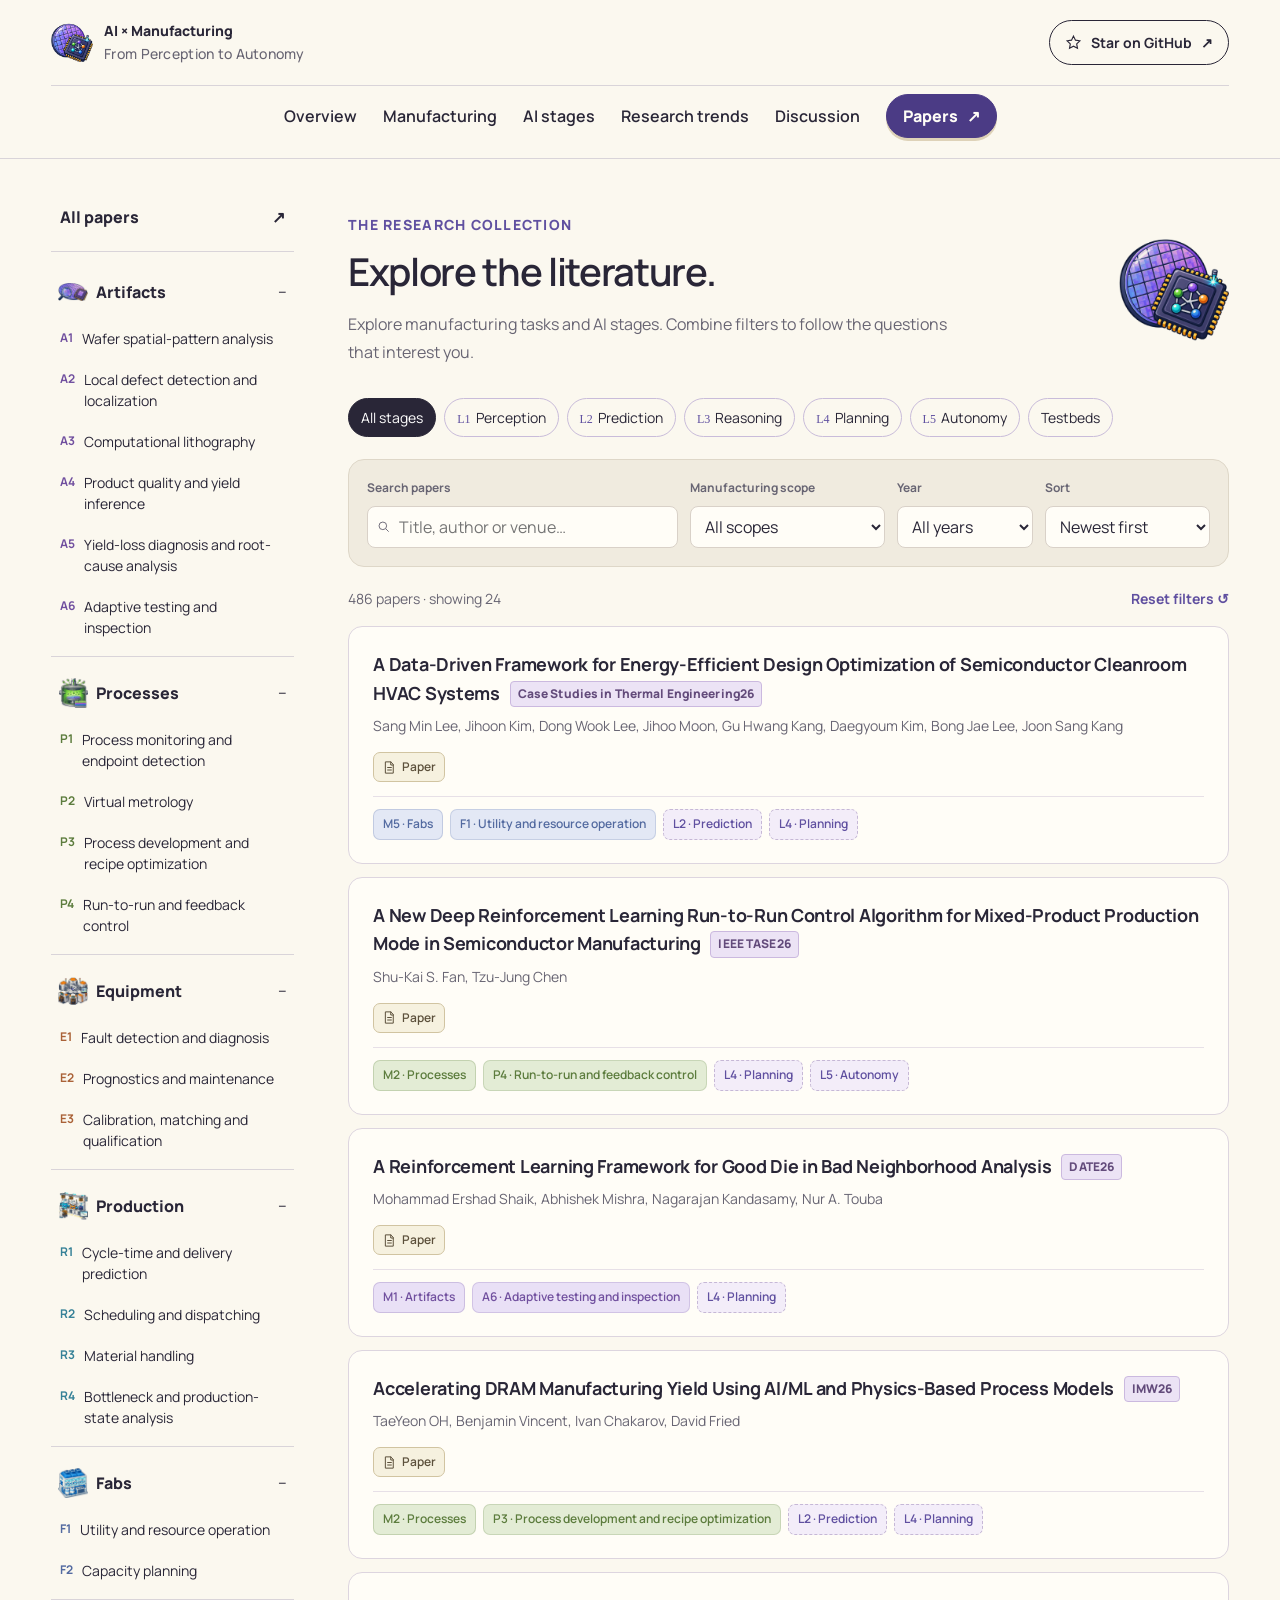
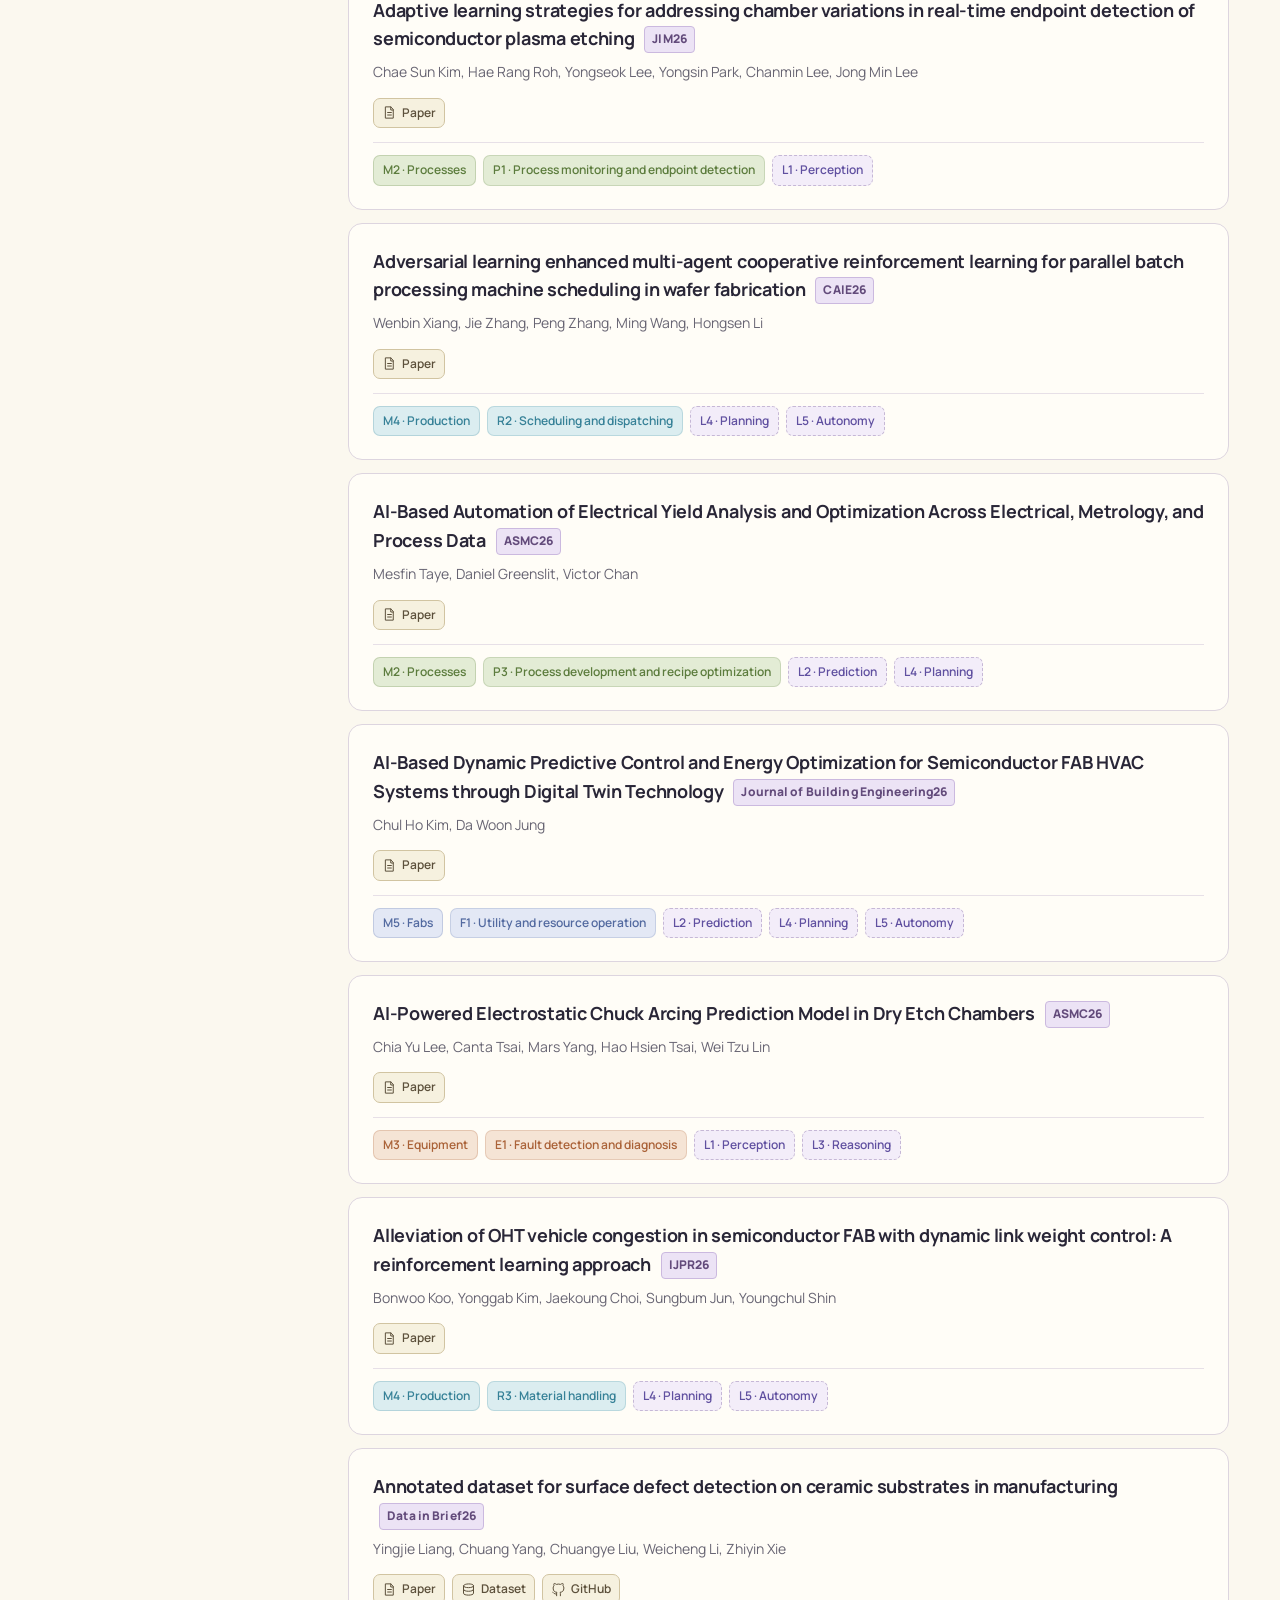
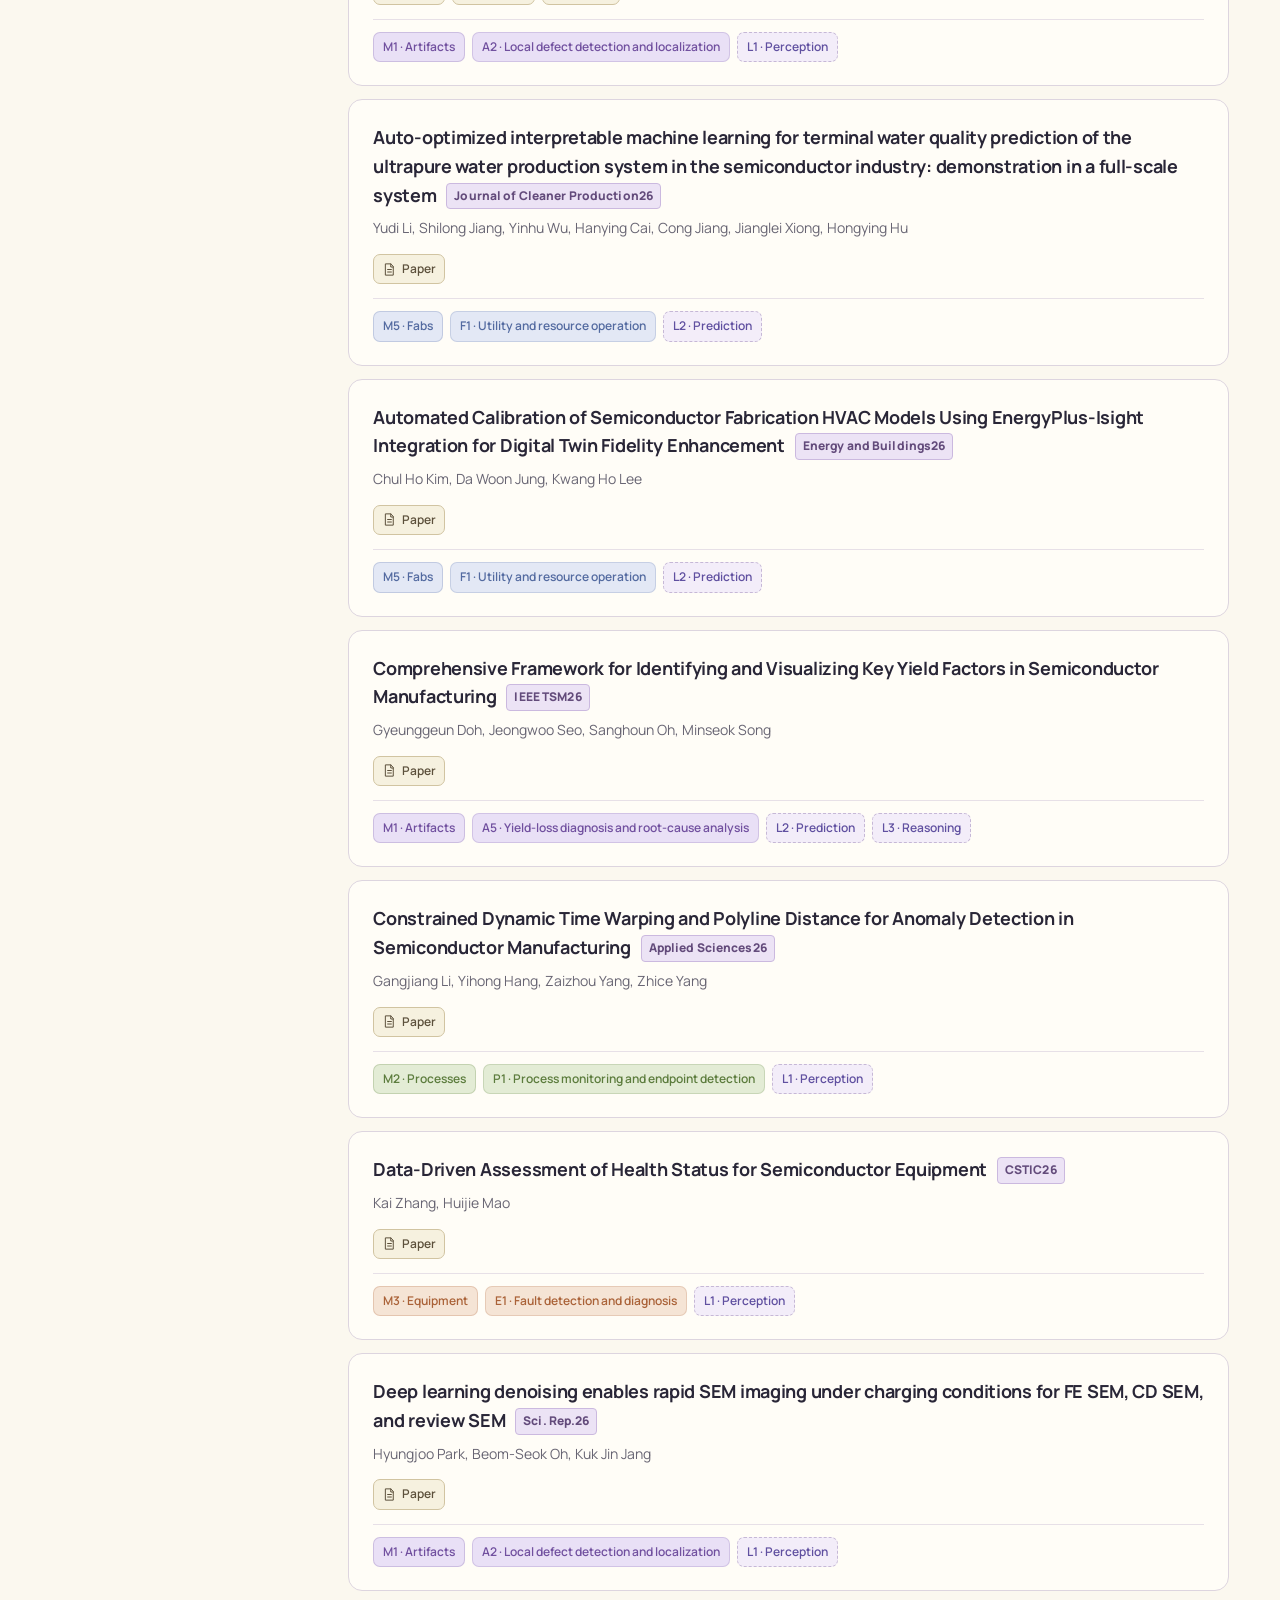
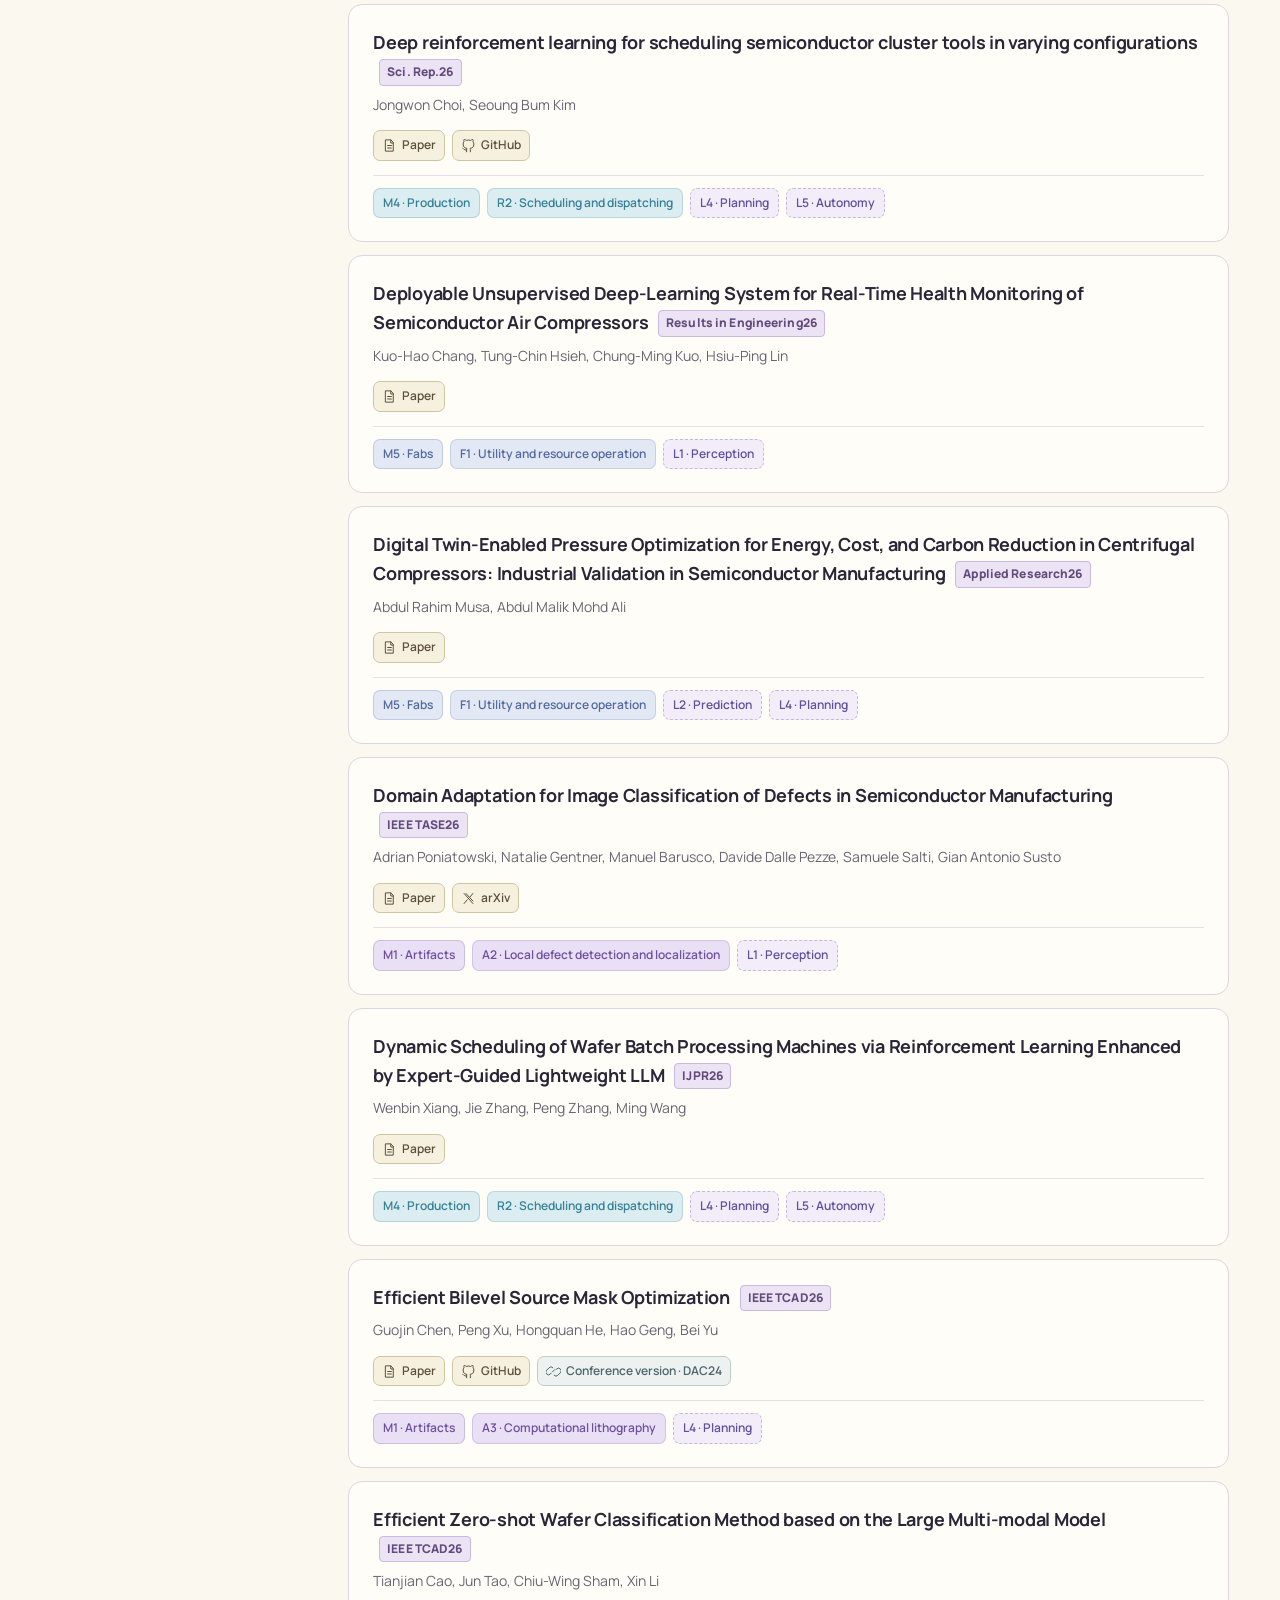
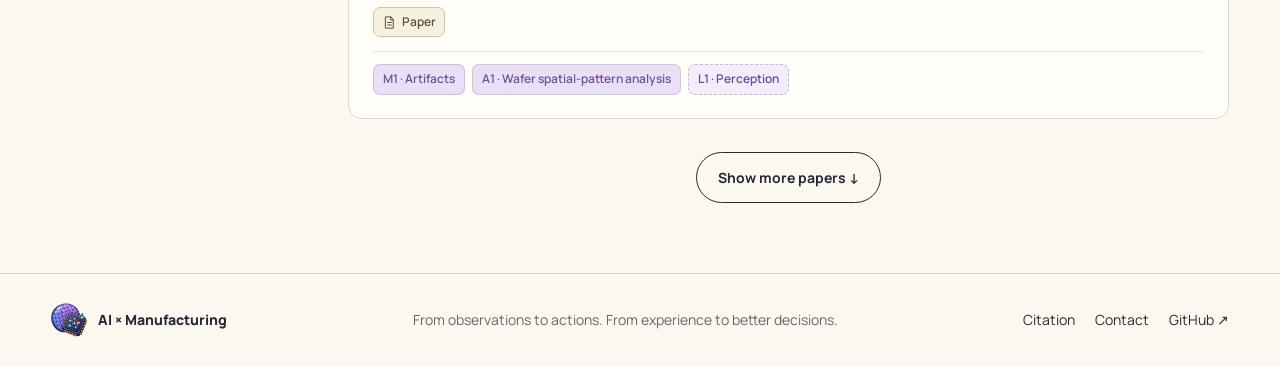
==== commit e9cdf42e: "Complete Virtual Probe version links and refine venue badges" ====
--- a/docs/explore.html
+++ b/docs/explore.html
@@ -19,11 +19,11 @@
     />
     <link rel="icon" type="image/png" href="assets/web/brand.png" />
     <link rel="apple-touch-icon" href="assets/web/brand.png" />
-    <link rel="stylesheet" href="style.css?v=versions-20261014" />
+    <link rel="stylesheet" href="style.css?v=collection-20261014" />
     <script src="assets/vendor/motion-14.1.0.js" defer></script>
-    <script src="site.js?v=versions-20261014" defer></script>
-    <script src="assets/catalogue.js?v=versions-20261014" defer></script>
-    <script src="explore.js?v=versions-20261014" defer></script>
+    <script src="site.js?v=collection-20261014" defer></script>
+    <script src="assets/catalogue.js?v=collection-20261014-vp" defer></script>
+    <script src="explore.js?v=collection-20261014" defer></script>
   </head>
   <body class="library-page">
     <a class="skip-link" href="#main">Skip to content</a>
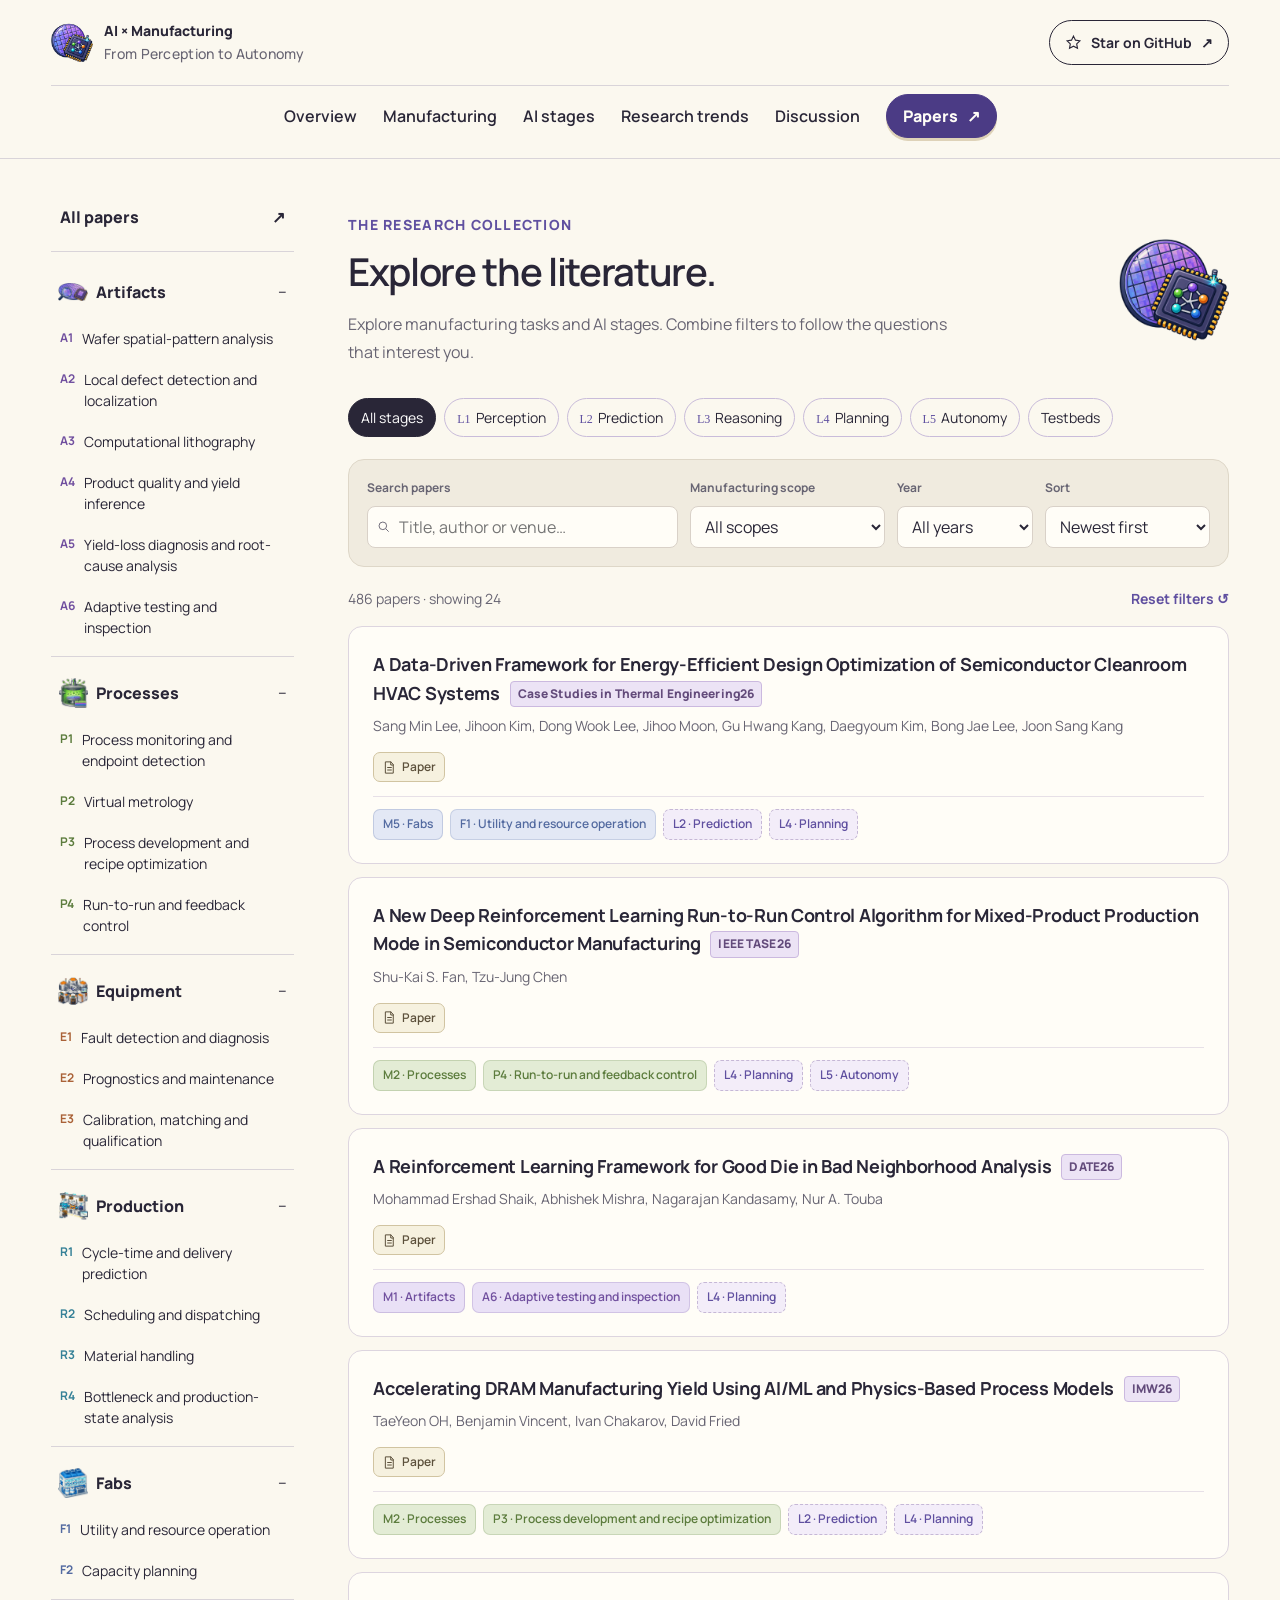
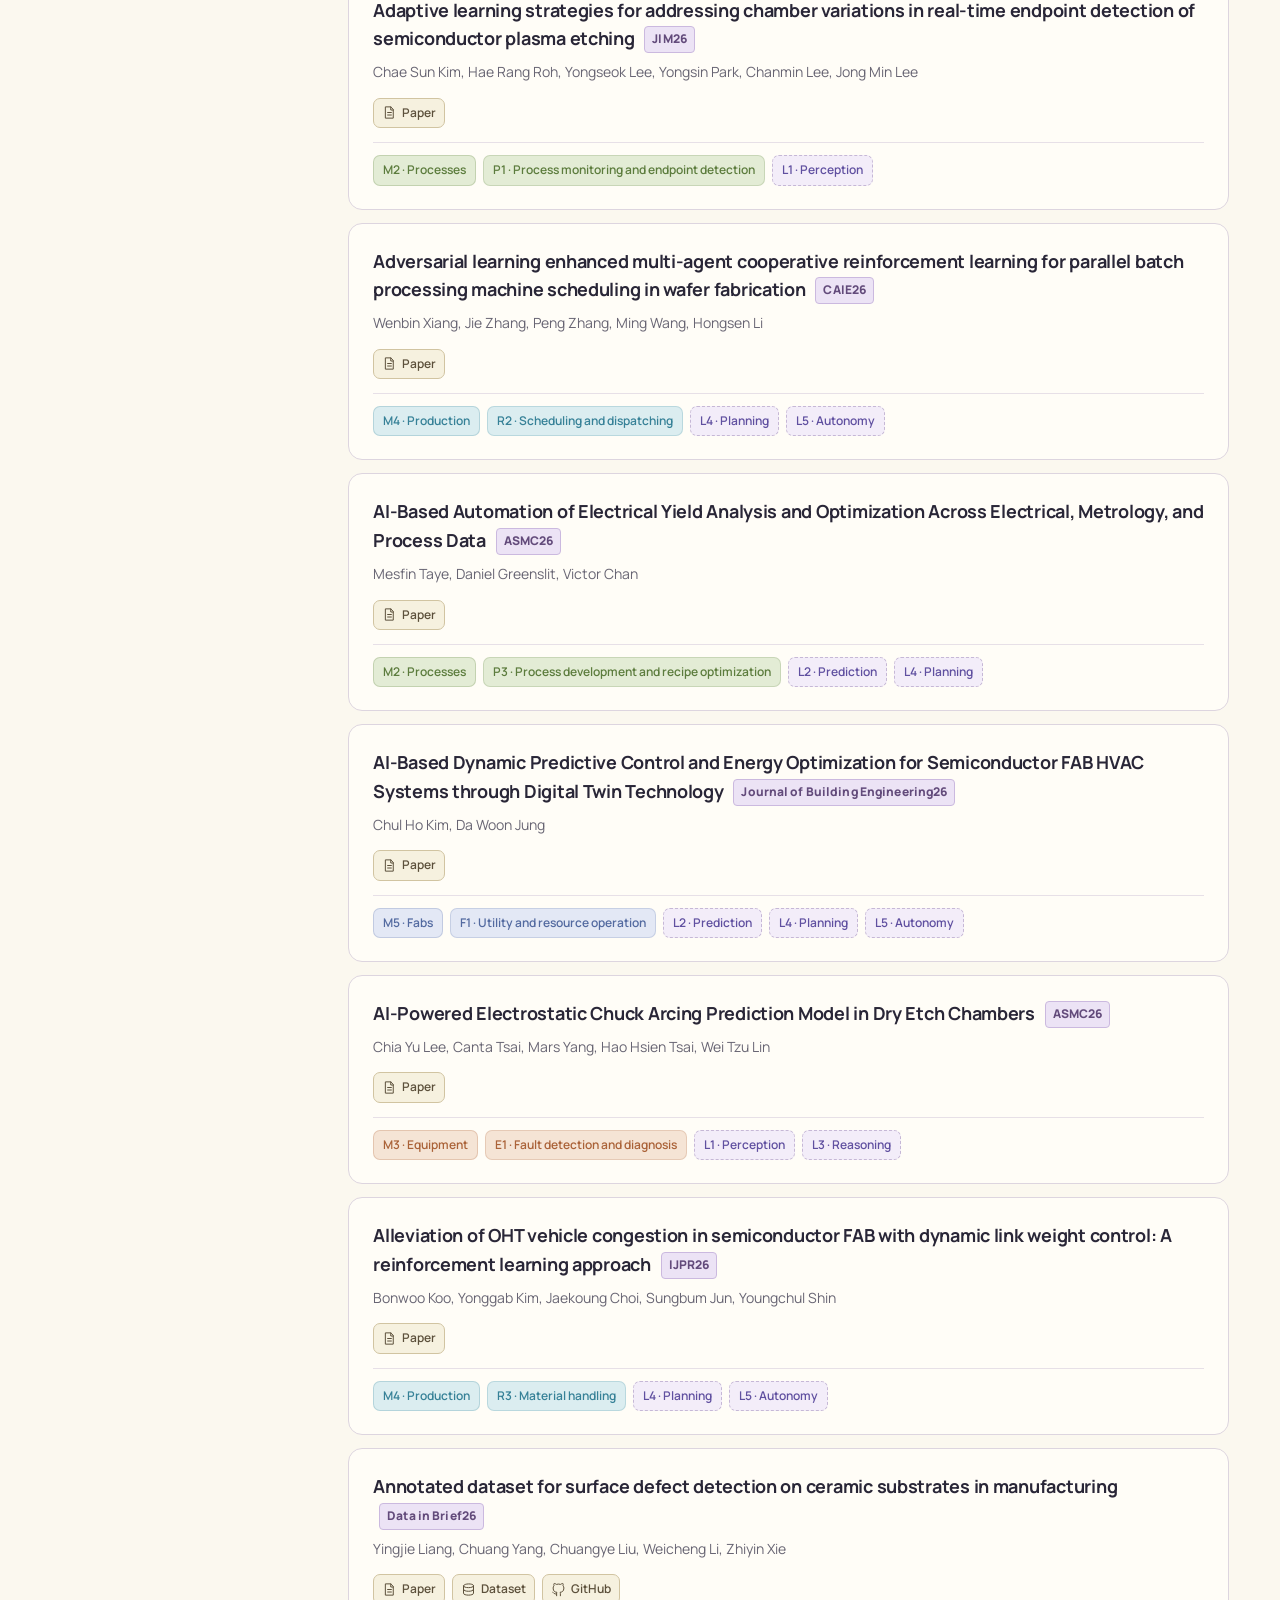
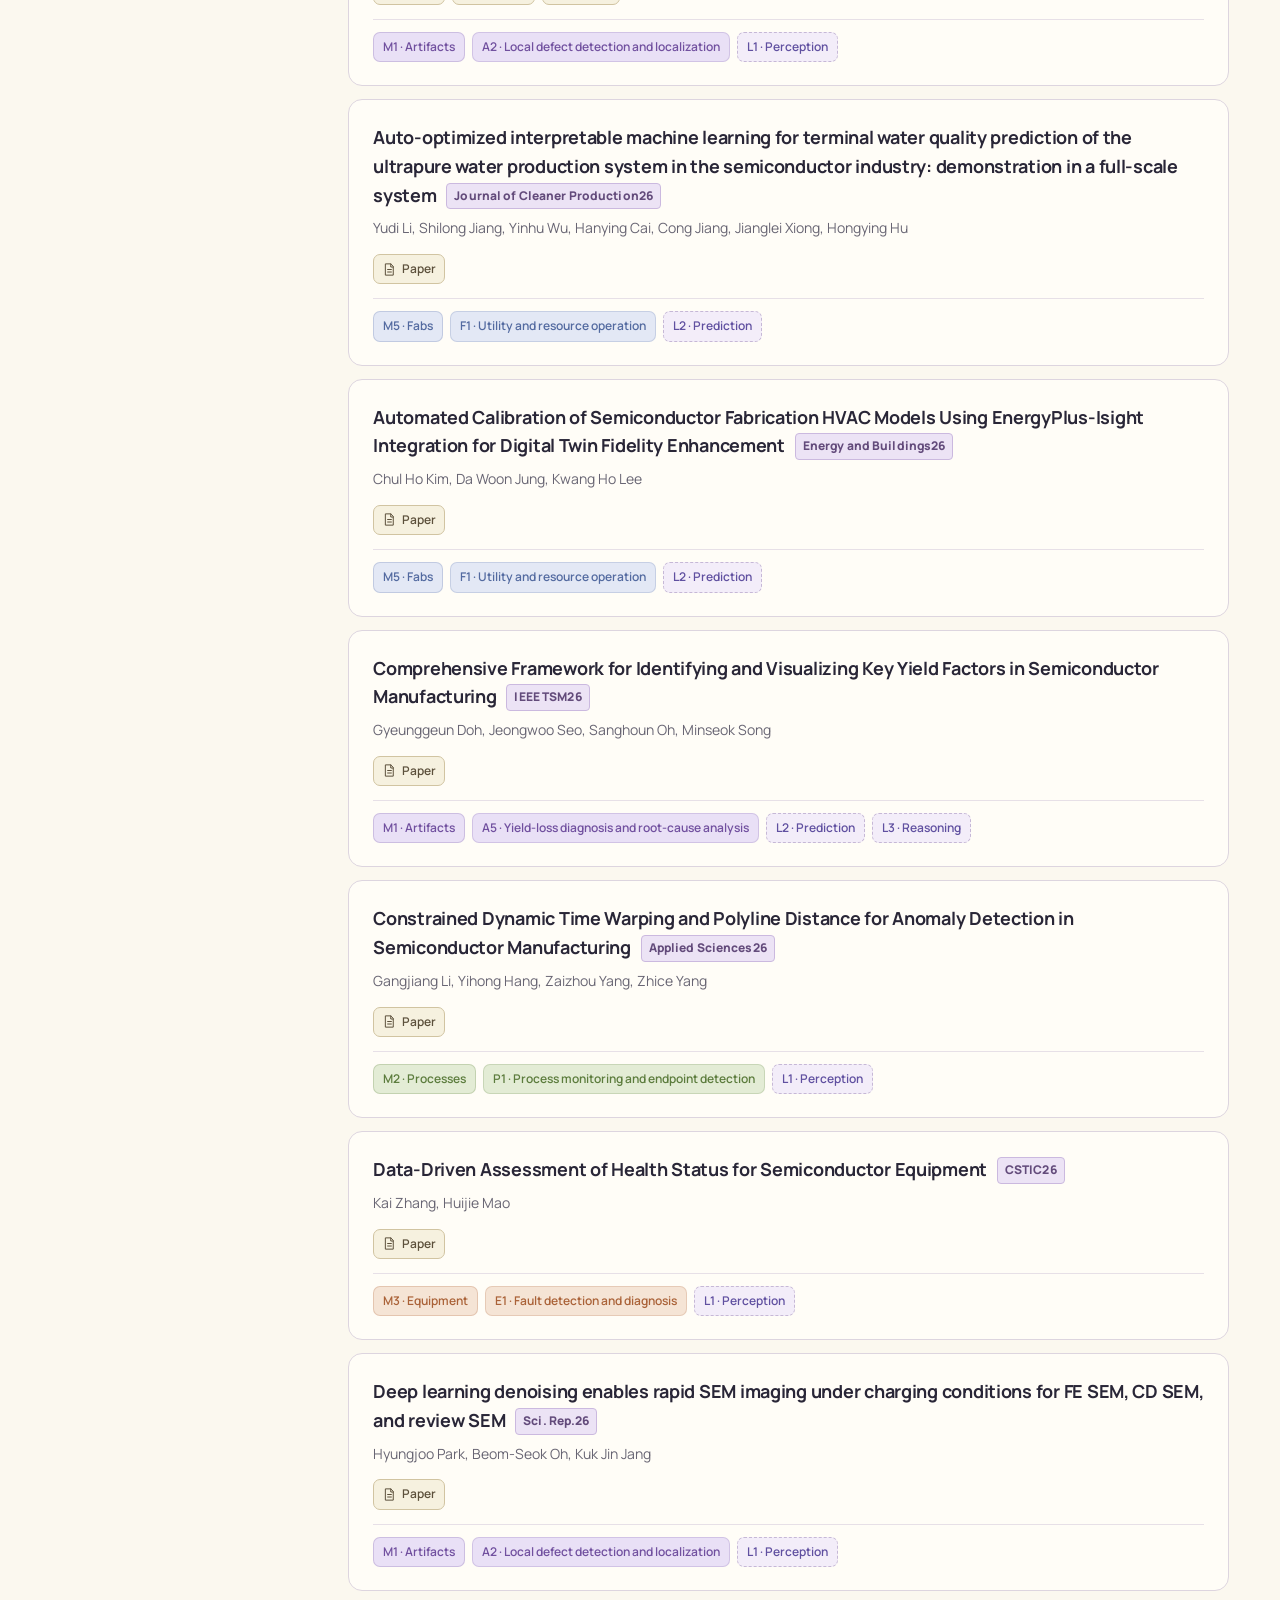
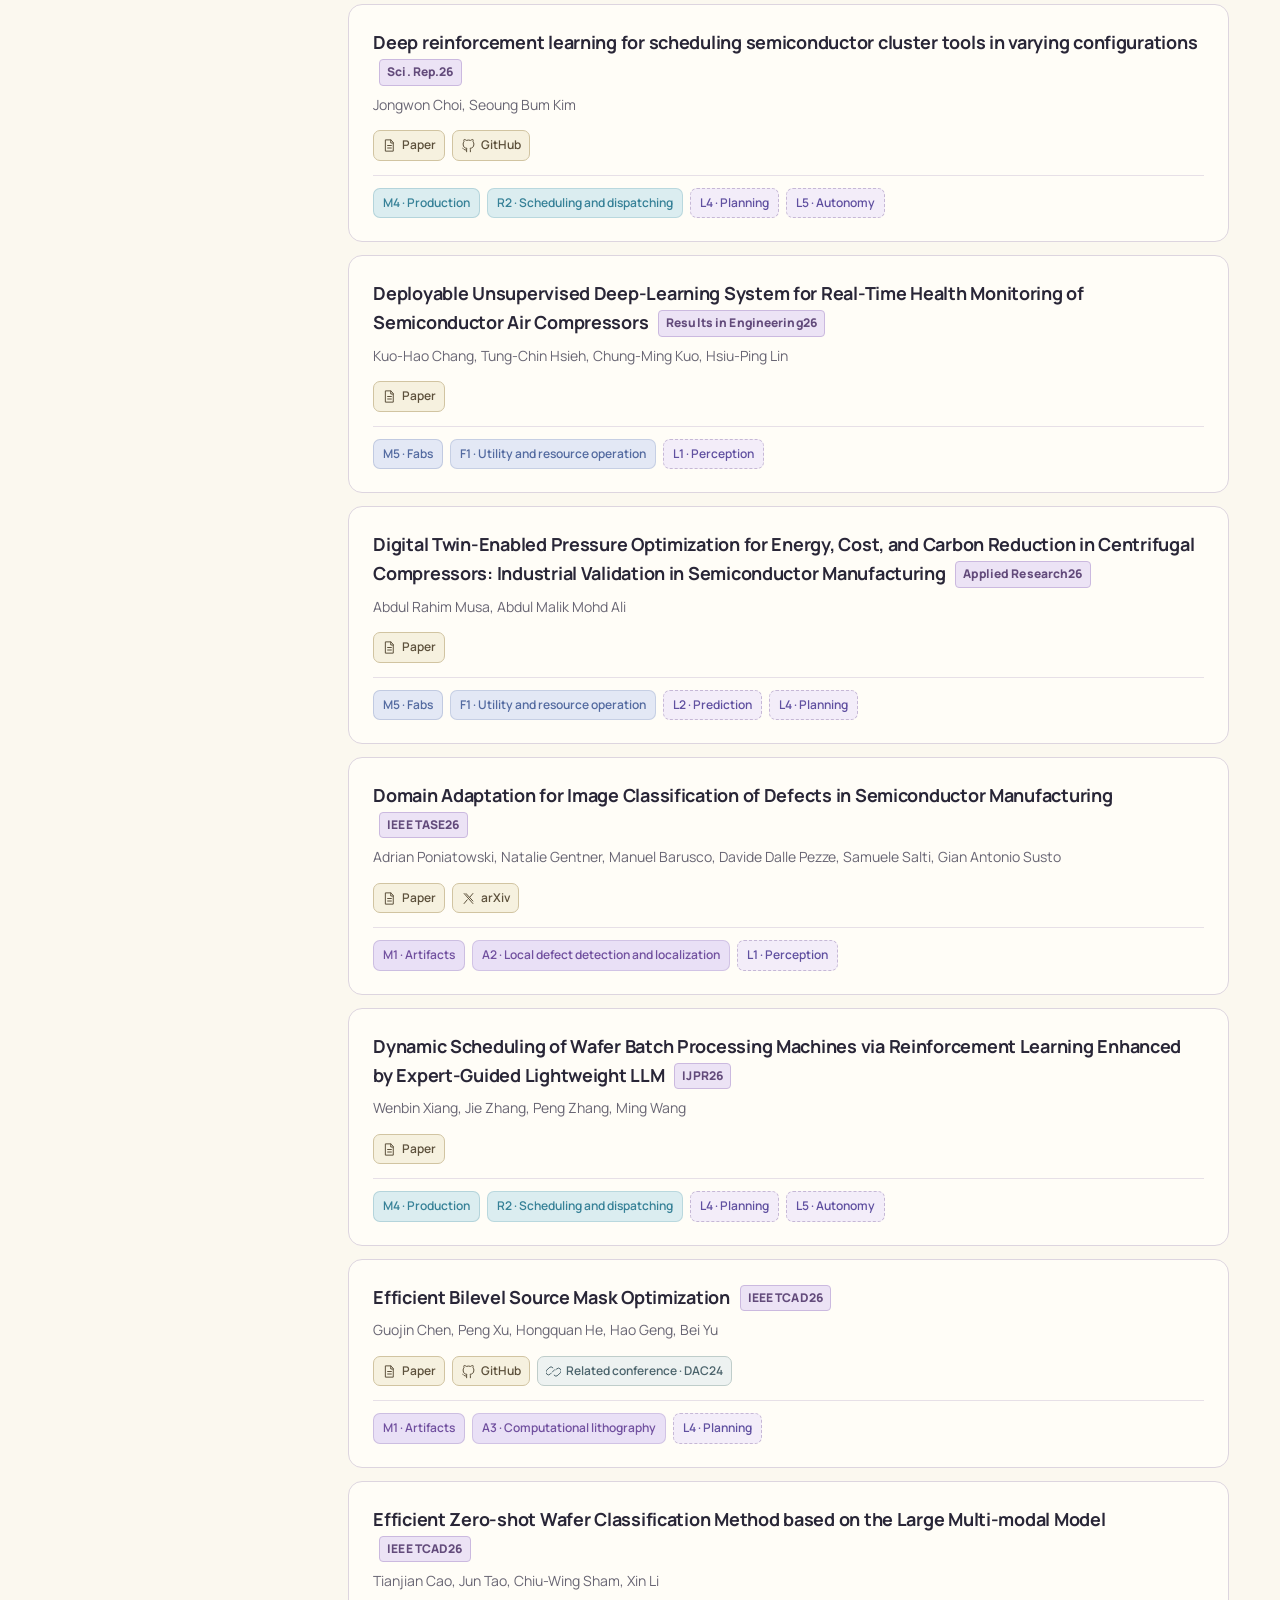
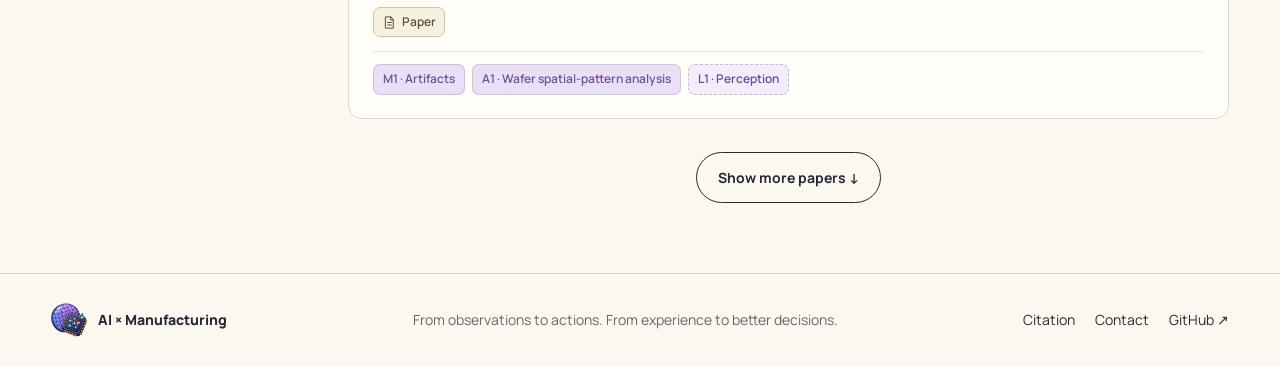
==== commit d38dc32d: "Separate publication relationships from research counting" ====
--- a/docs/explore.html
+++ b/docs/explore.html
@@ -19,11 +19,11 @@
     />
     <link rel="icon" type="image/png" href="assets/web/brand.png" />
     <link rel="apple-touch-icon" href="assets/web/brand.png" />
-    <link rel="stylesheet" href="style.css?v=collection-20261014" />
+    <link rel="stylesheet" href="style.css?v=relations-20261014" />
     <script src="assets/vendor/motion-14.1.0.js" defer></script>
     <script src="site.js?v=collection-20261014" defer></script>
-    <script src="assets/catalogue.js?v=collection-20261014-vp" defer></script>
-    <script src="explore.js?v=collection-20261014" defer></script>
+    <script src="assets/catalogue.js?v=relations-20261014" defer></script>
+    <script src="explore.js?v=relations-20261014" defer></script>
   </head>
   <body class="library-page">
     <a class="skip-link" href="#main">Skip to content</a>
--- a/docs/style.css
+++ b/docs/style.css
@@ -1790,6 +1790,12 @@
 .paper-version:hover, .paper-version:focus-visible {
   color: #263f46;
   border-color: currentColor;
+}
+.paper-counting {
+  color: #675c3f;
+  background: #f5f0e3;
+  border-style: dashed;
+  border-color: #c6b995;
 }
 .stage-chip:hover {
   background: #e1d3f2;
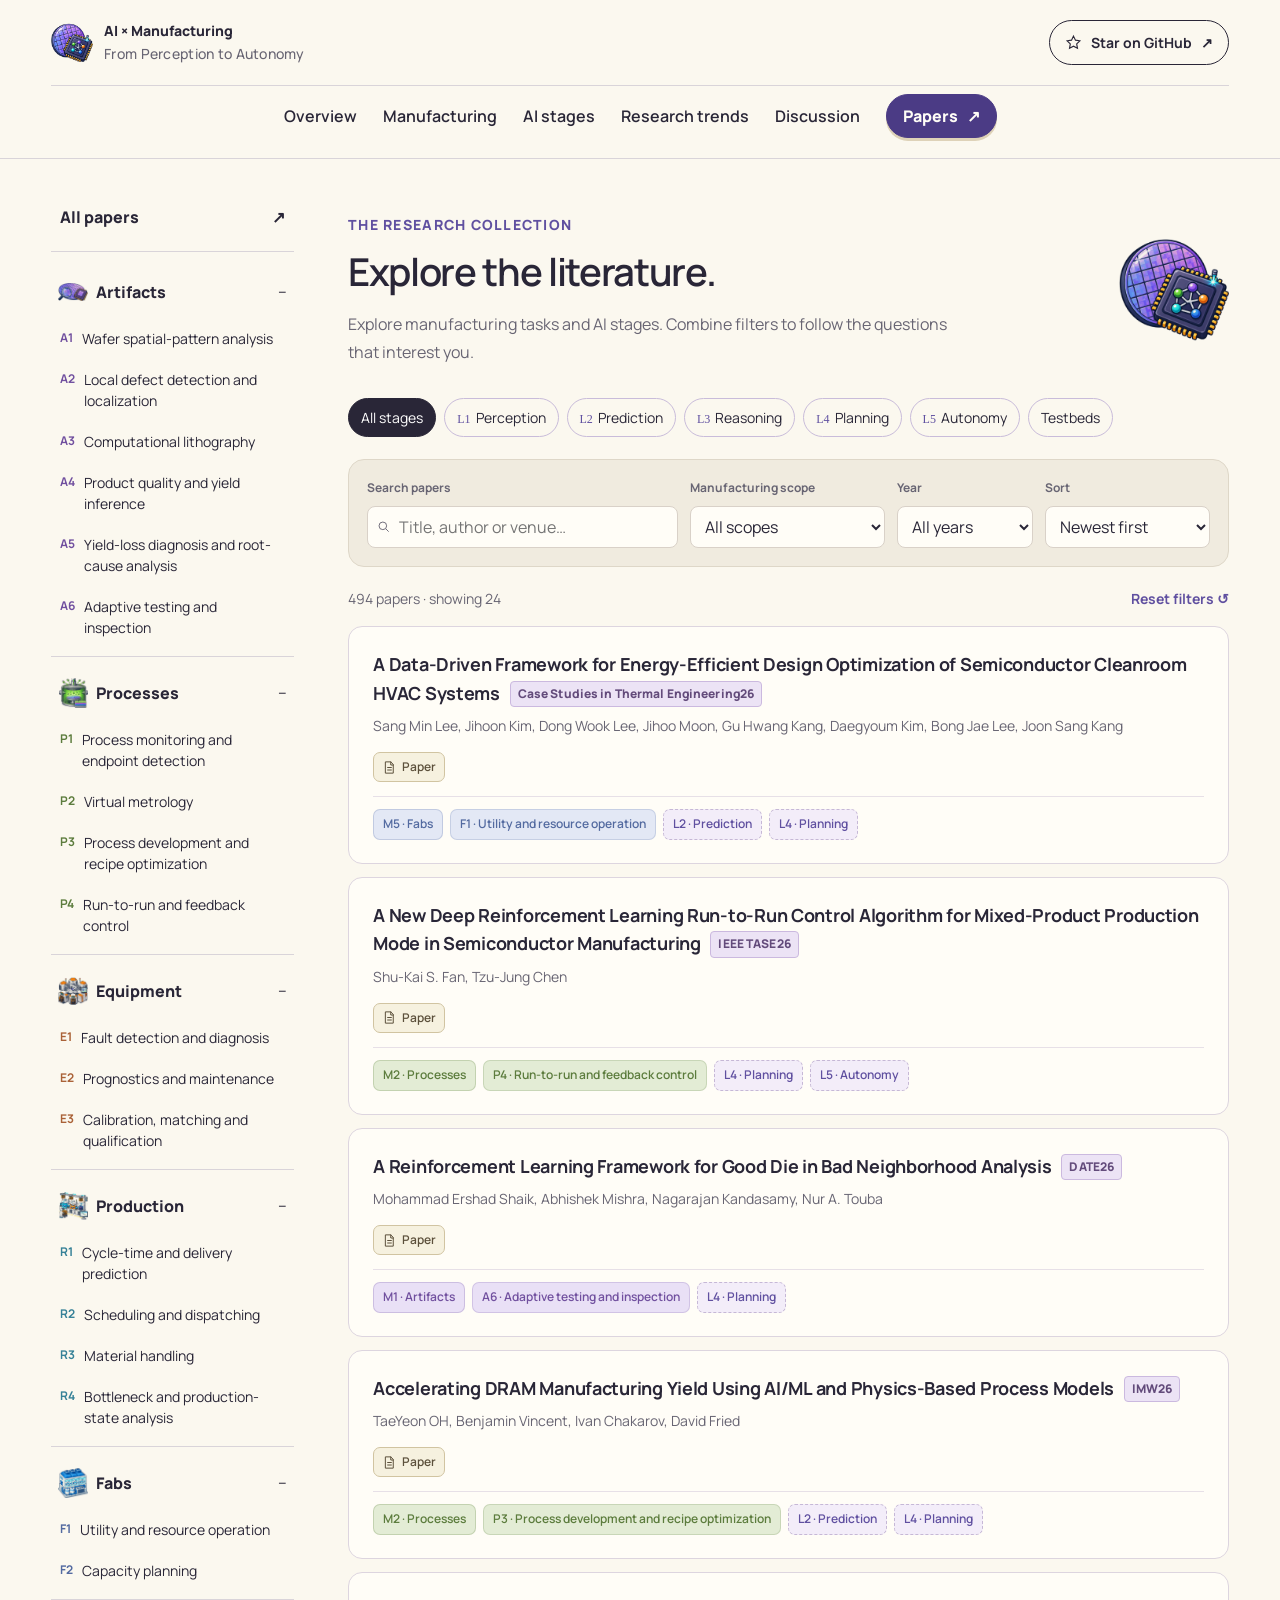
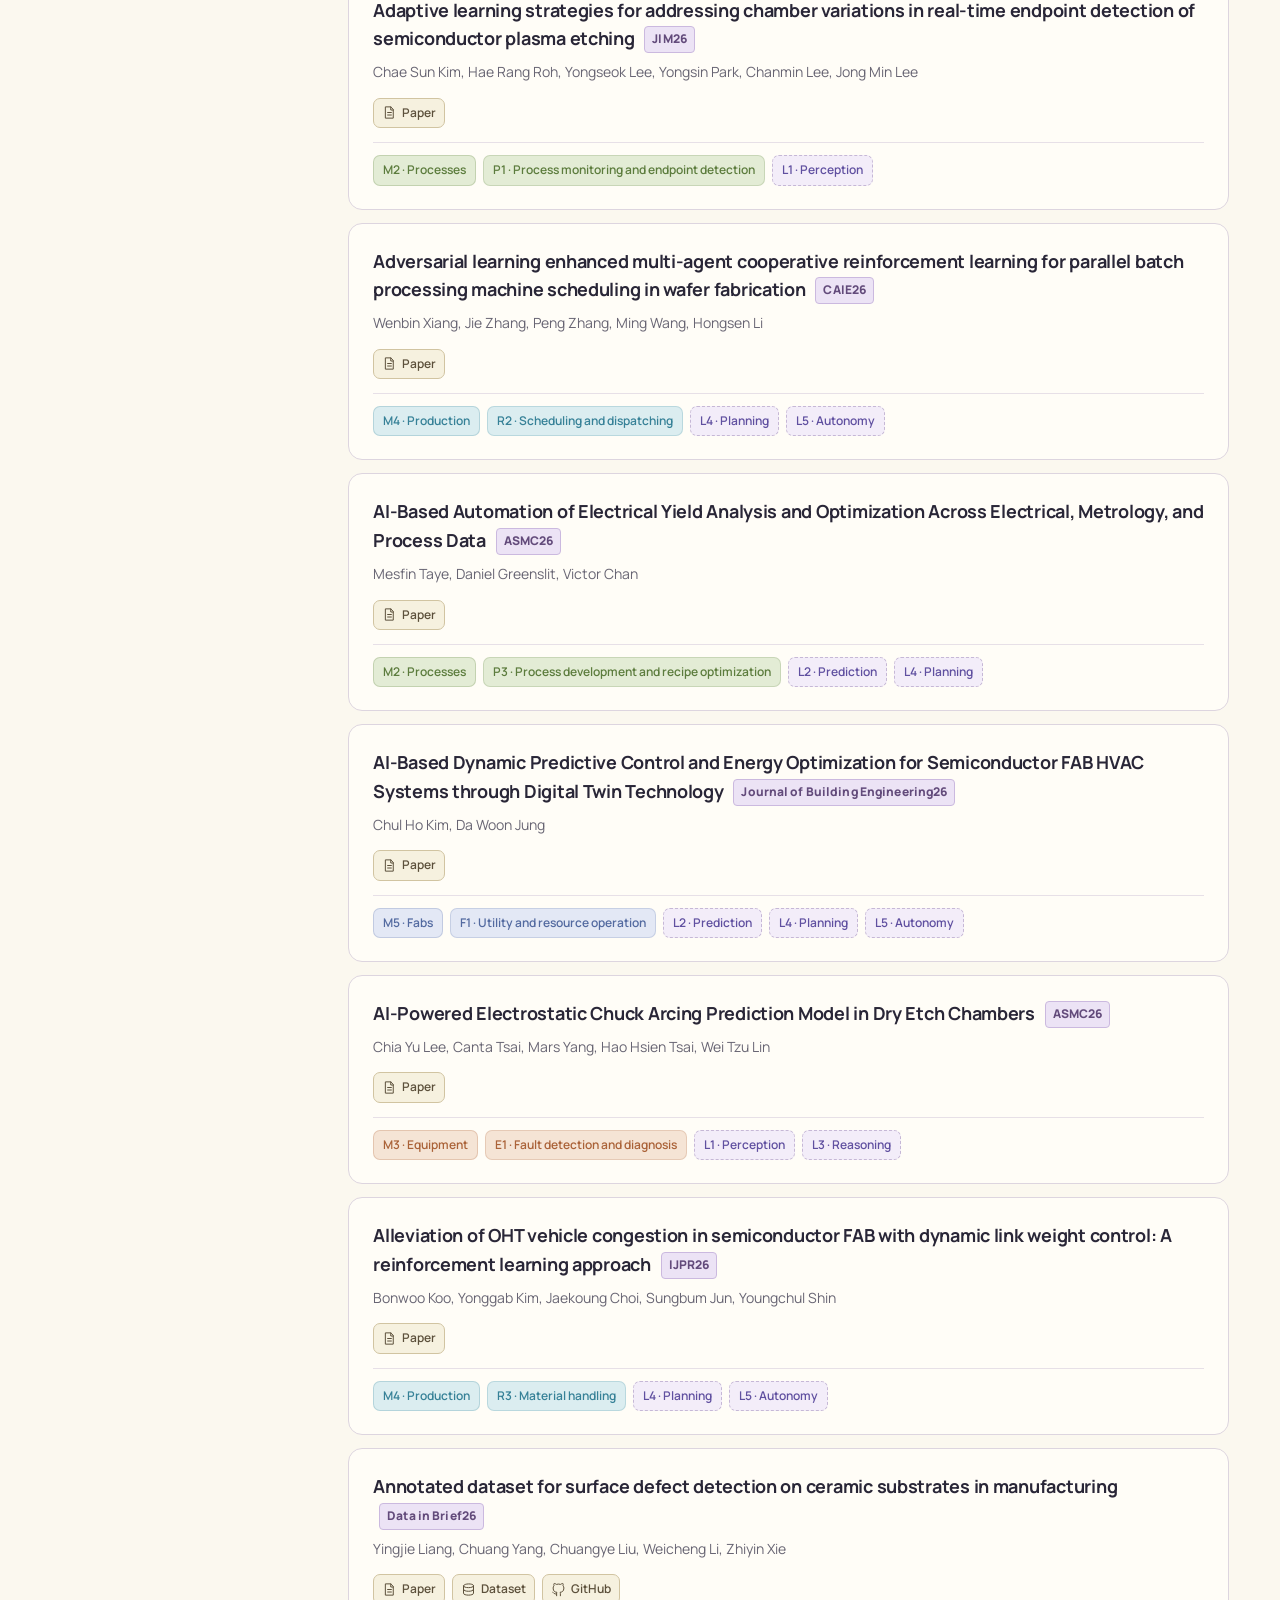
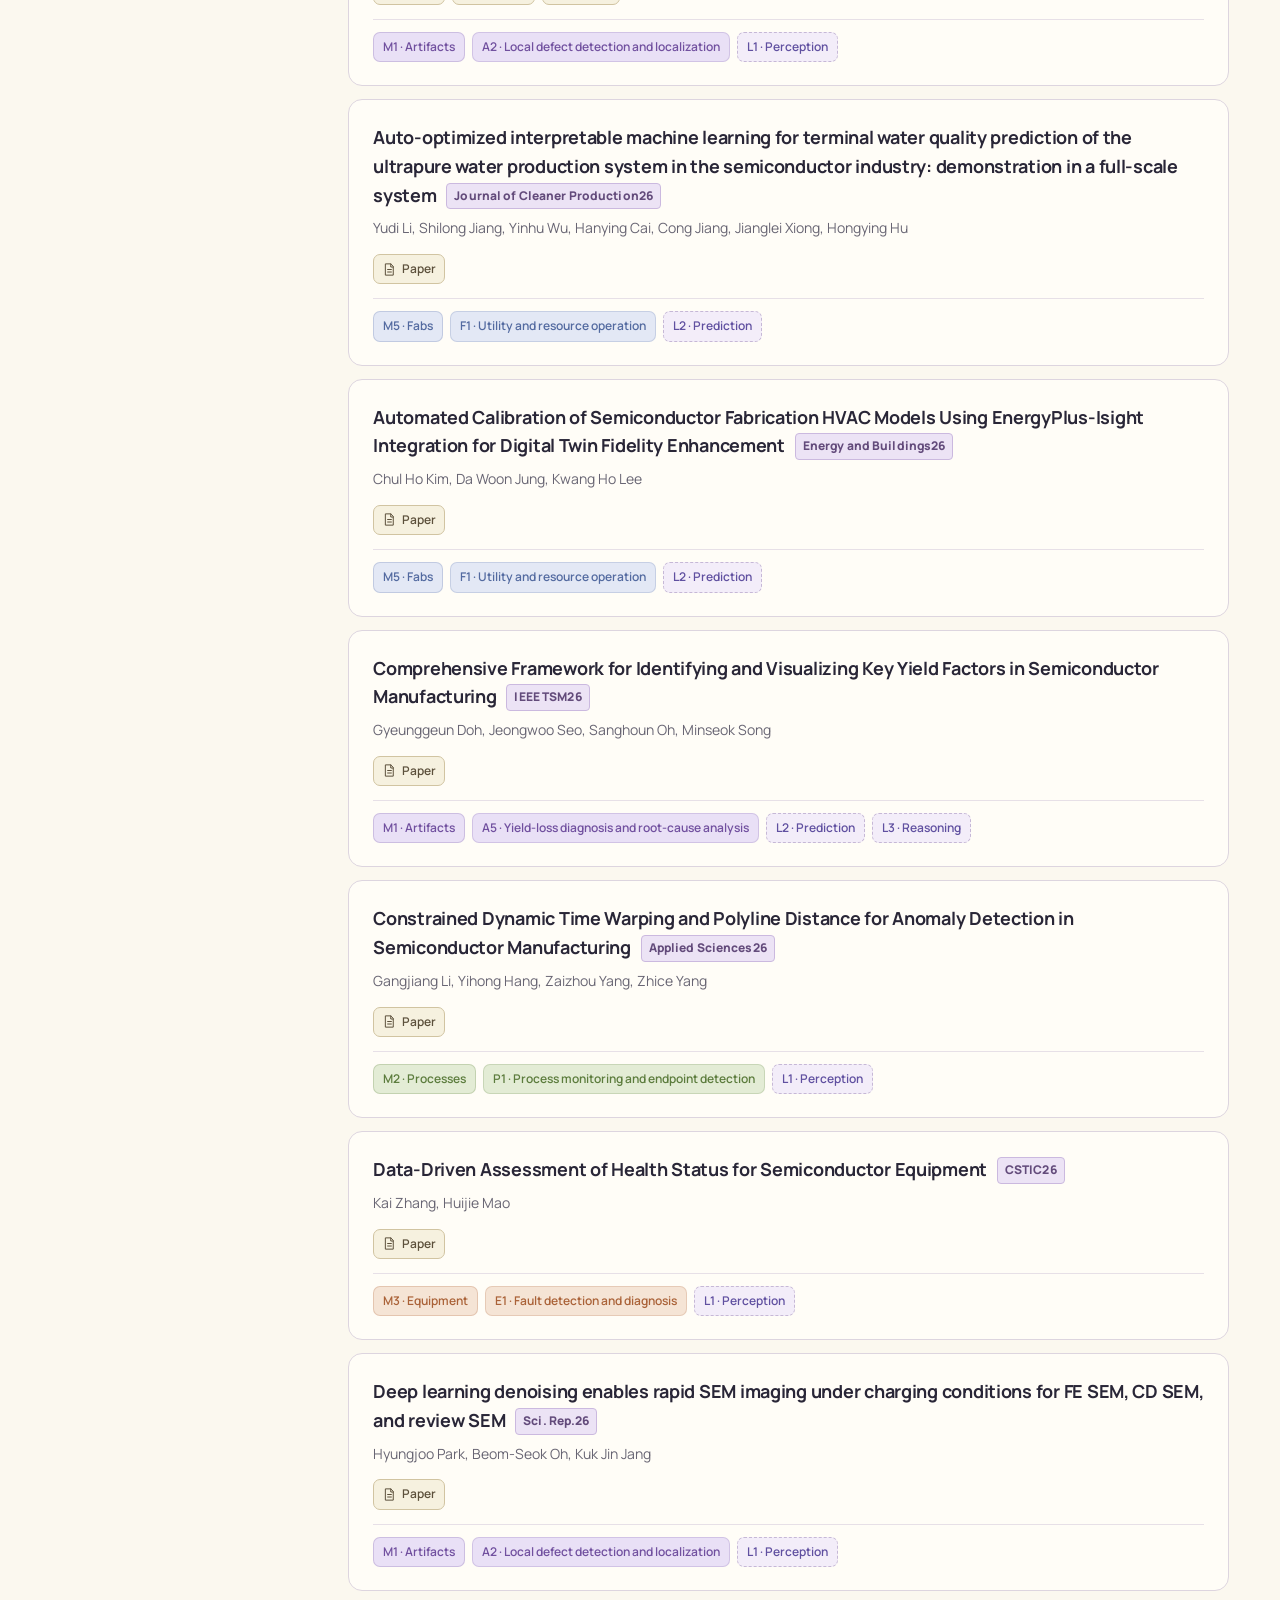
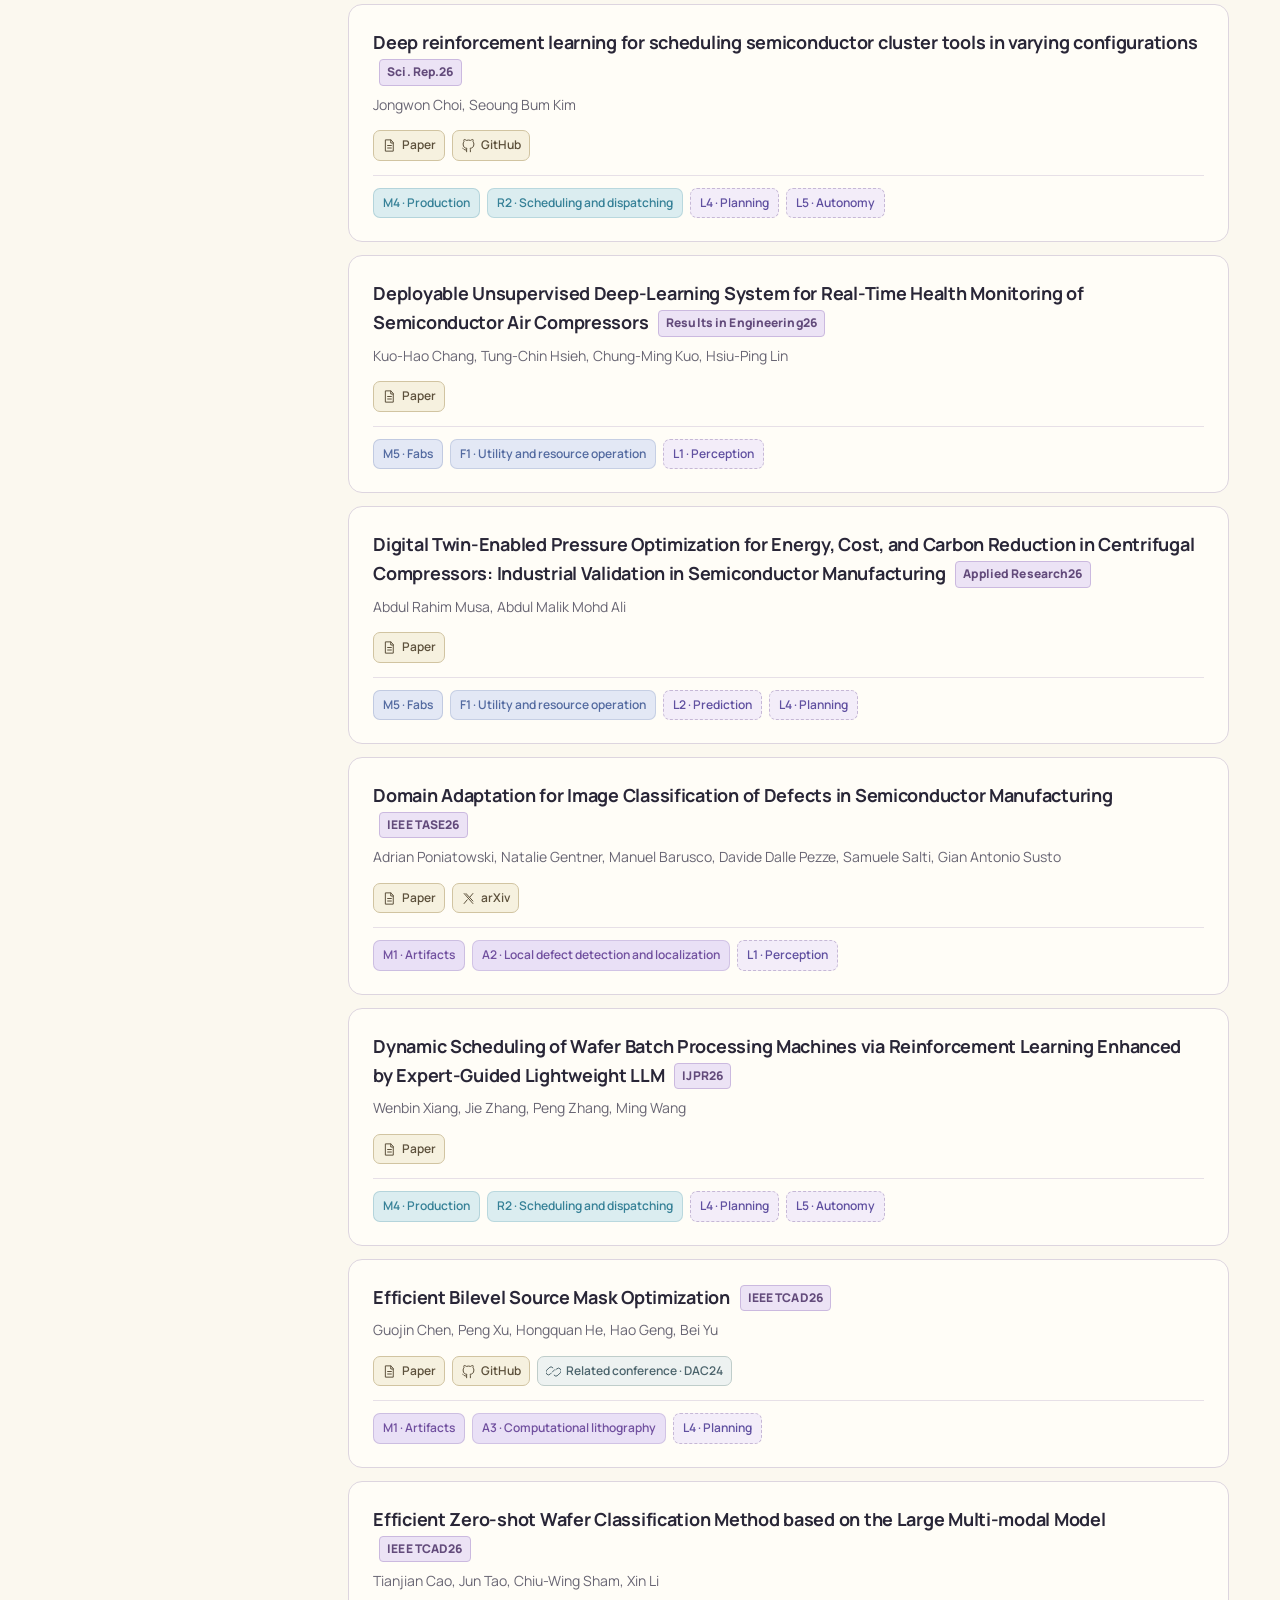
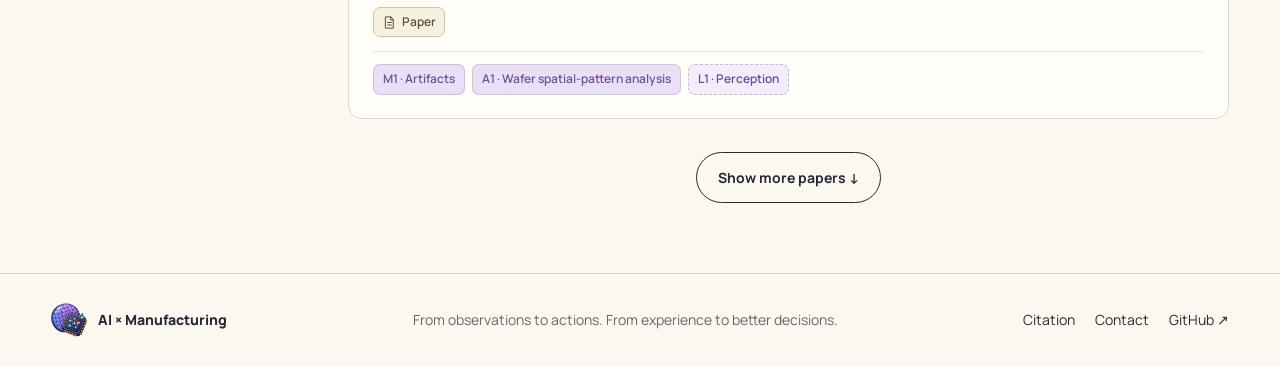
==== commit 0d4338d5: "Add reviewed conference predecessors with independent links and study grouping" ====
--- a/docs/explore.html
+++ b/docs/explore.html
@@ -22,7 +22,7 @@
     <link rel="stylesheet" href="style.css?v=relations-20261014" />
     <script src="assets/vendor/motion-14.1.0.js" defer></script>
     <script src="site.js?v=collection-20261014" defer></script>
-    <script src="assets/catalogue.js?v=relations-20261014" defer></script>
+    <script src="assets/catalogue.js?v=predecessors-20261014" defer></script>
     <script src="explore.js?v=relations-20261014" defer></script>
   </head>
   <body class="library-page">
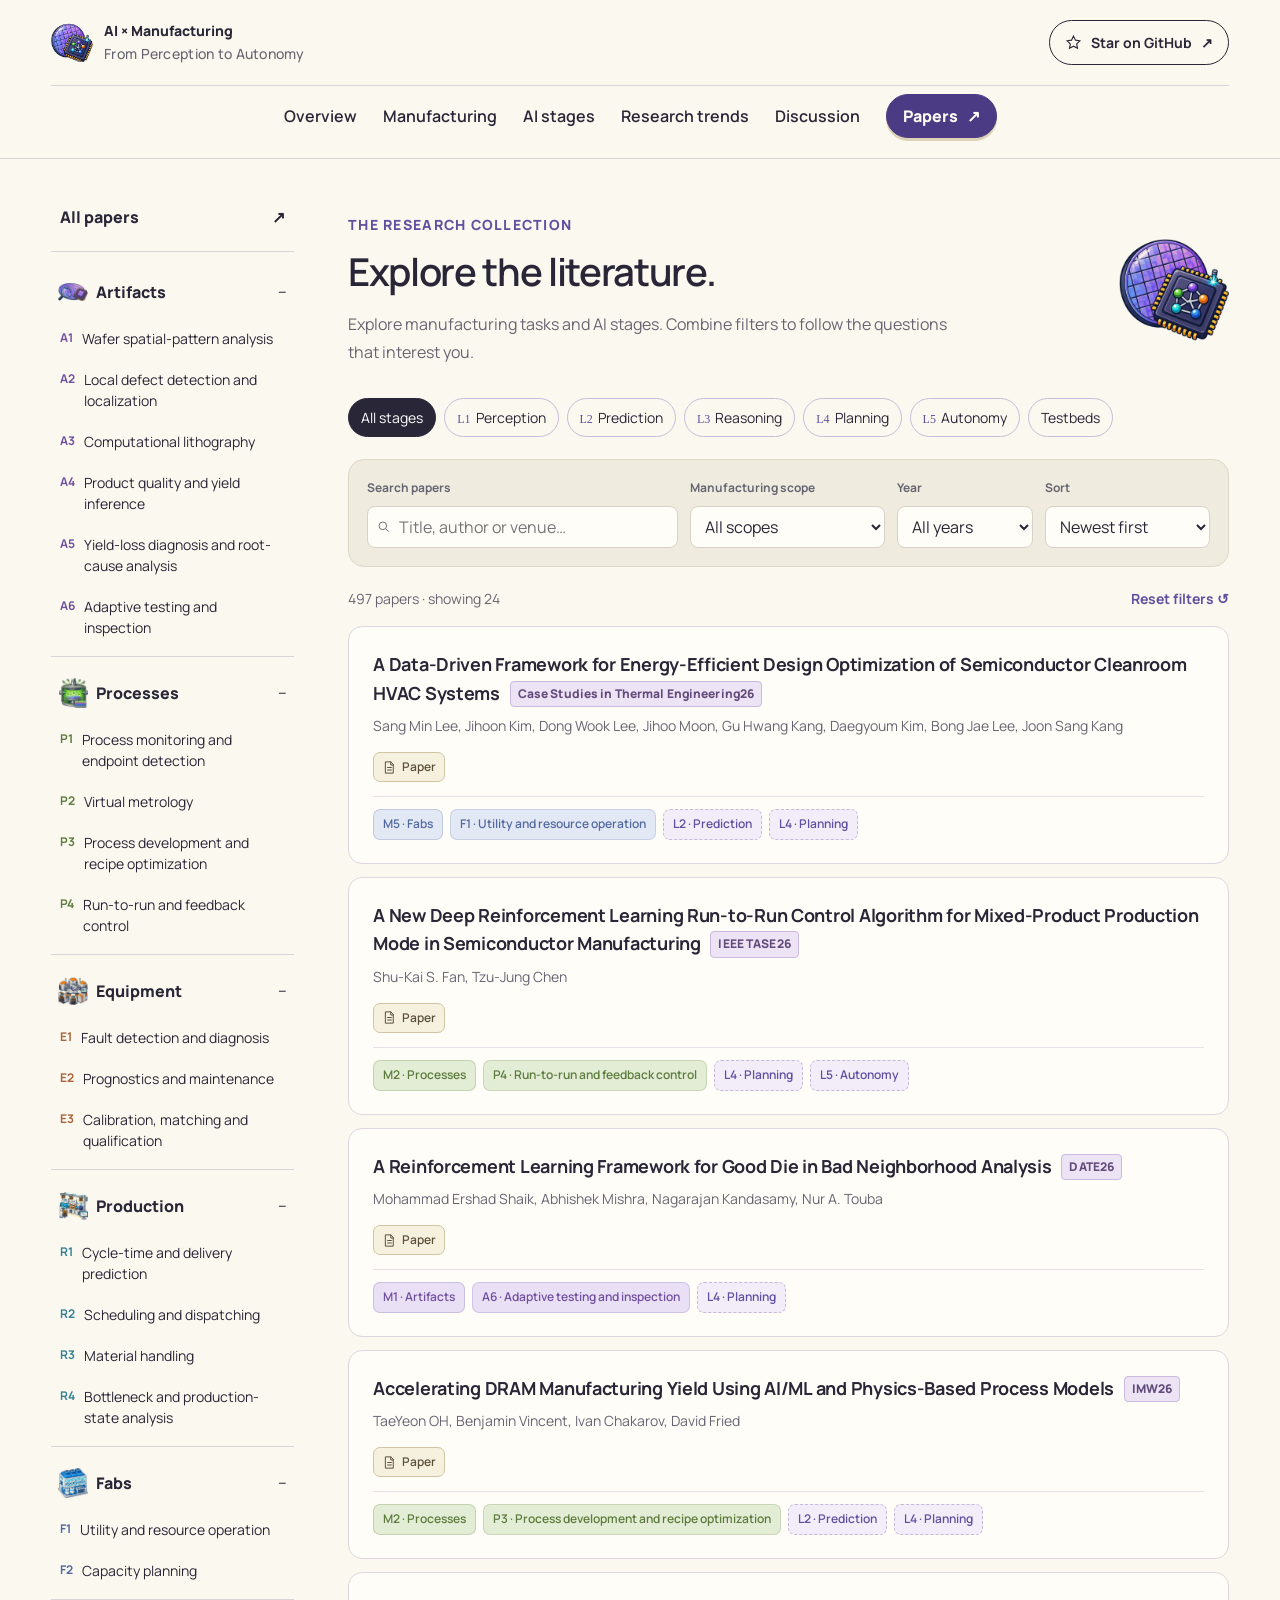
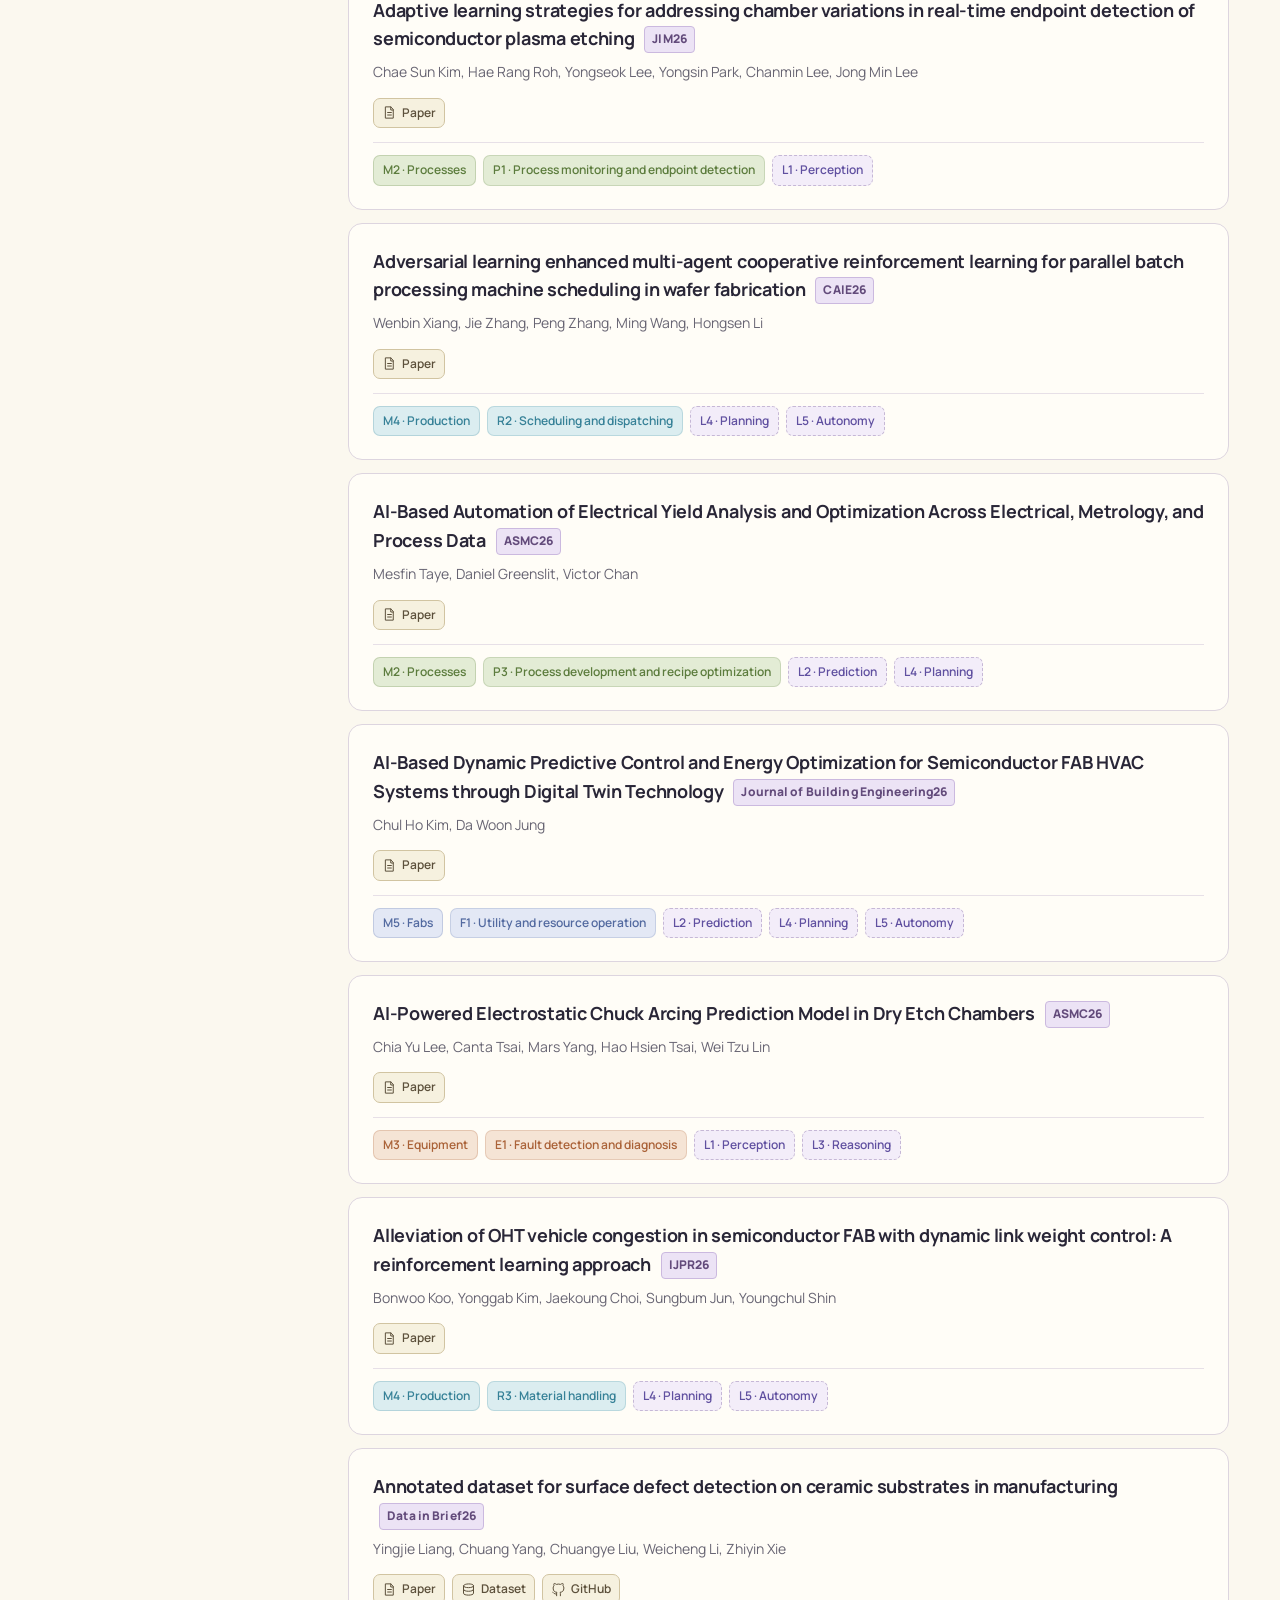
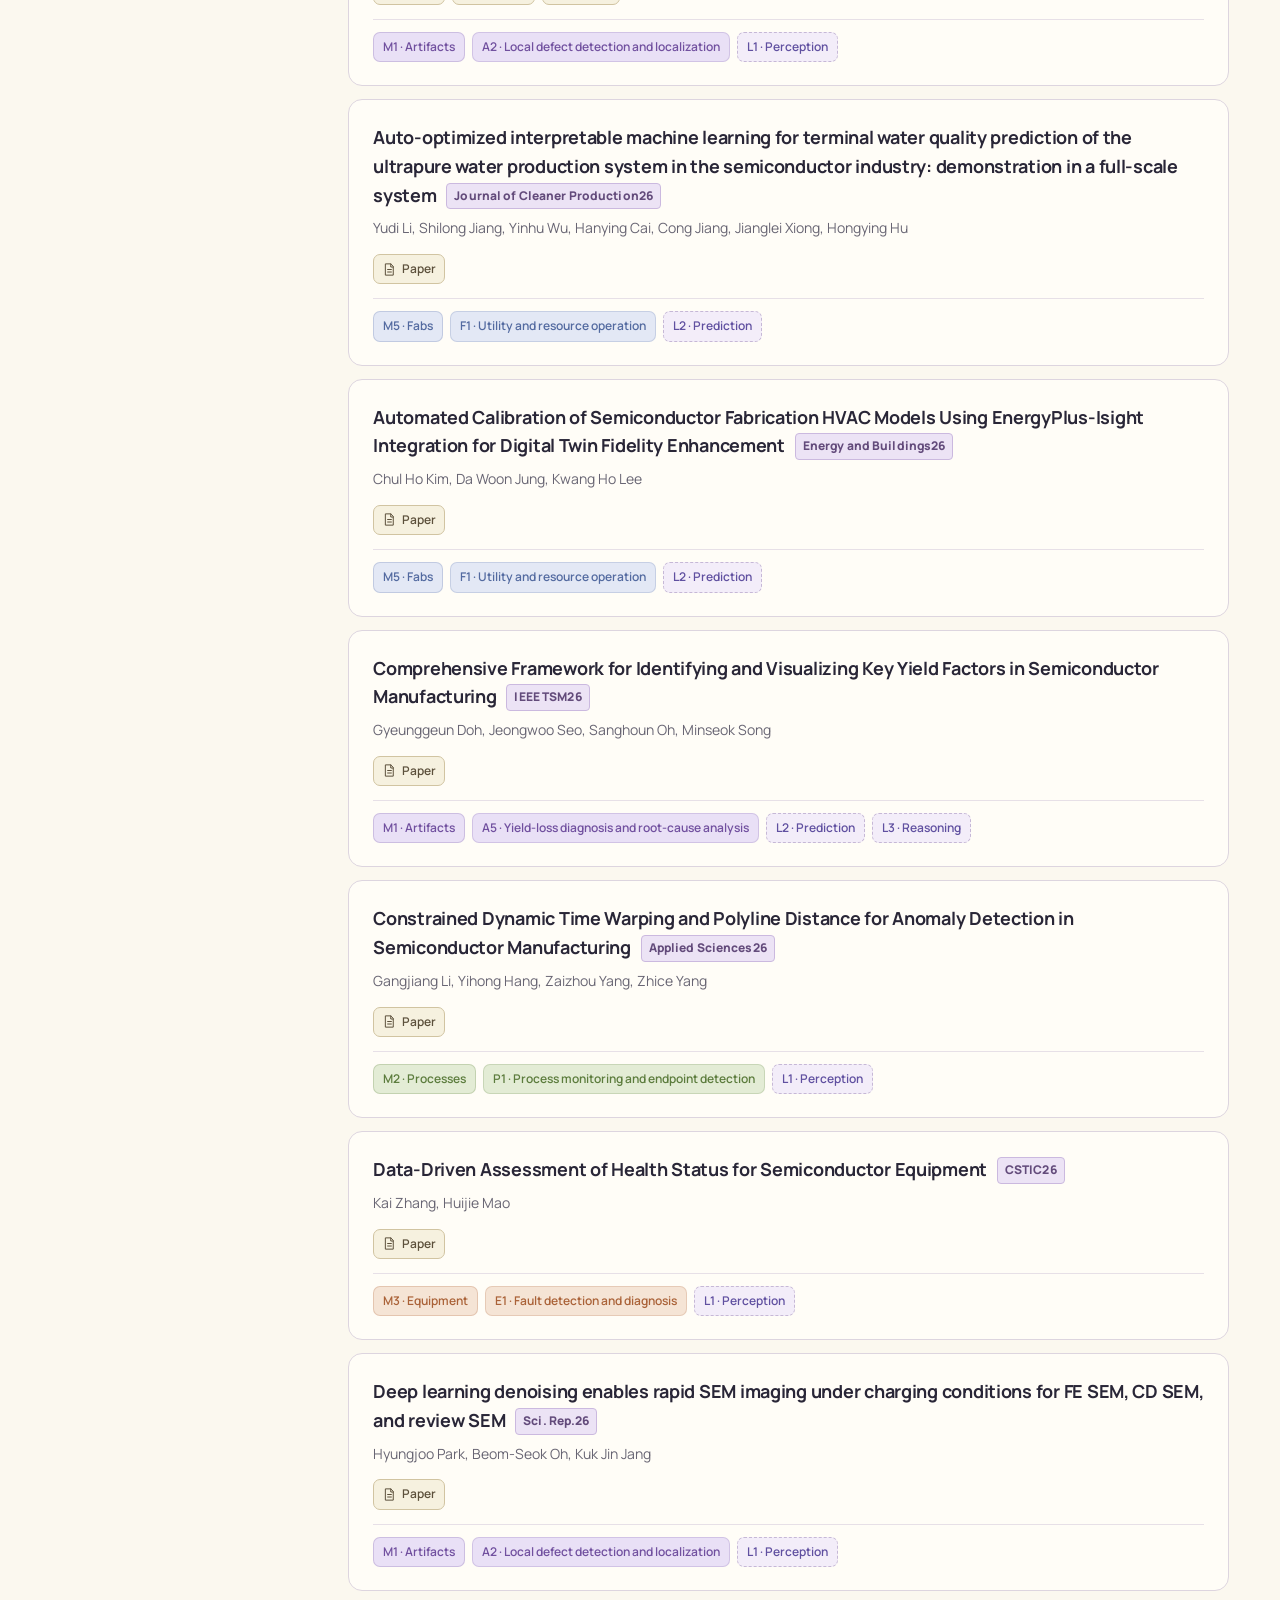
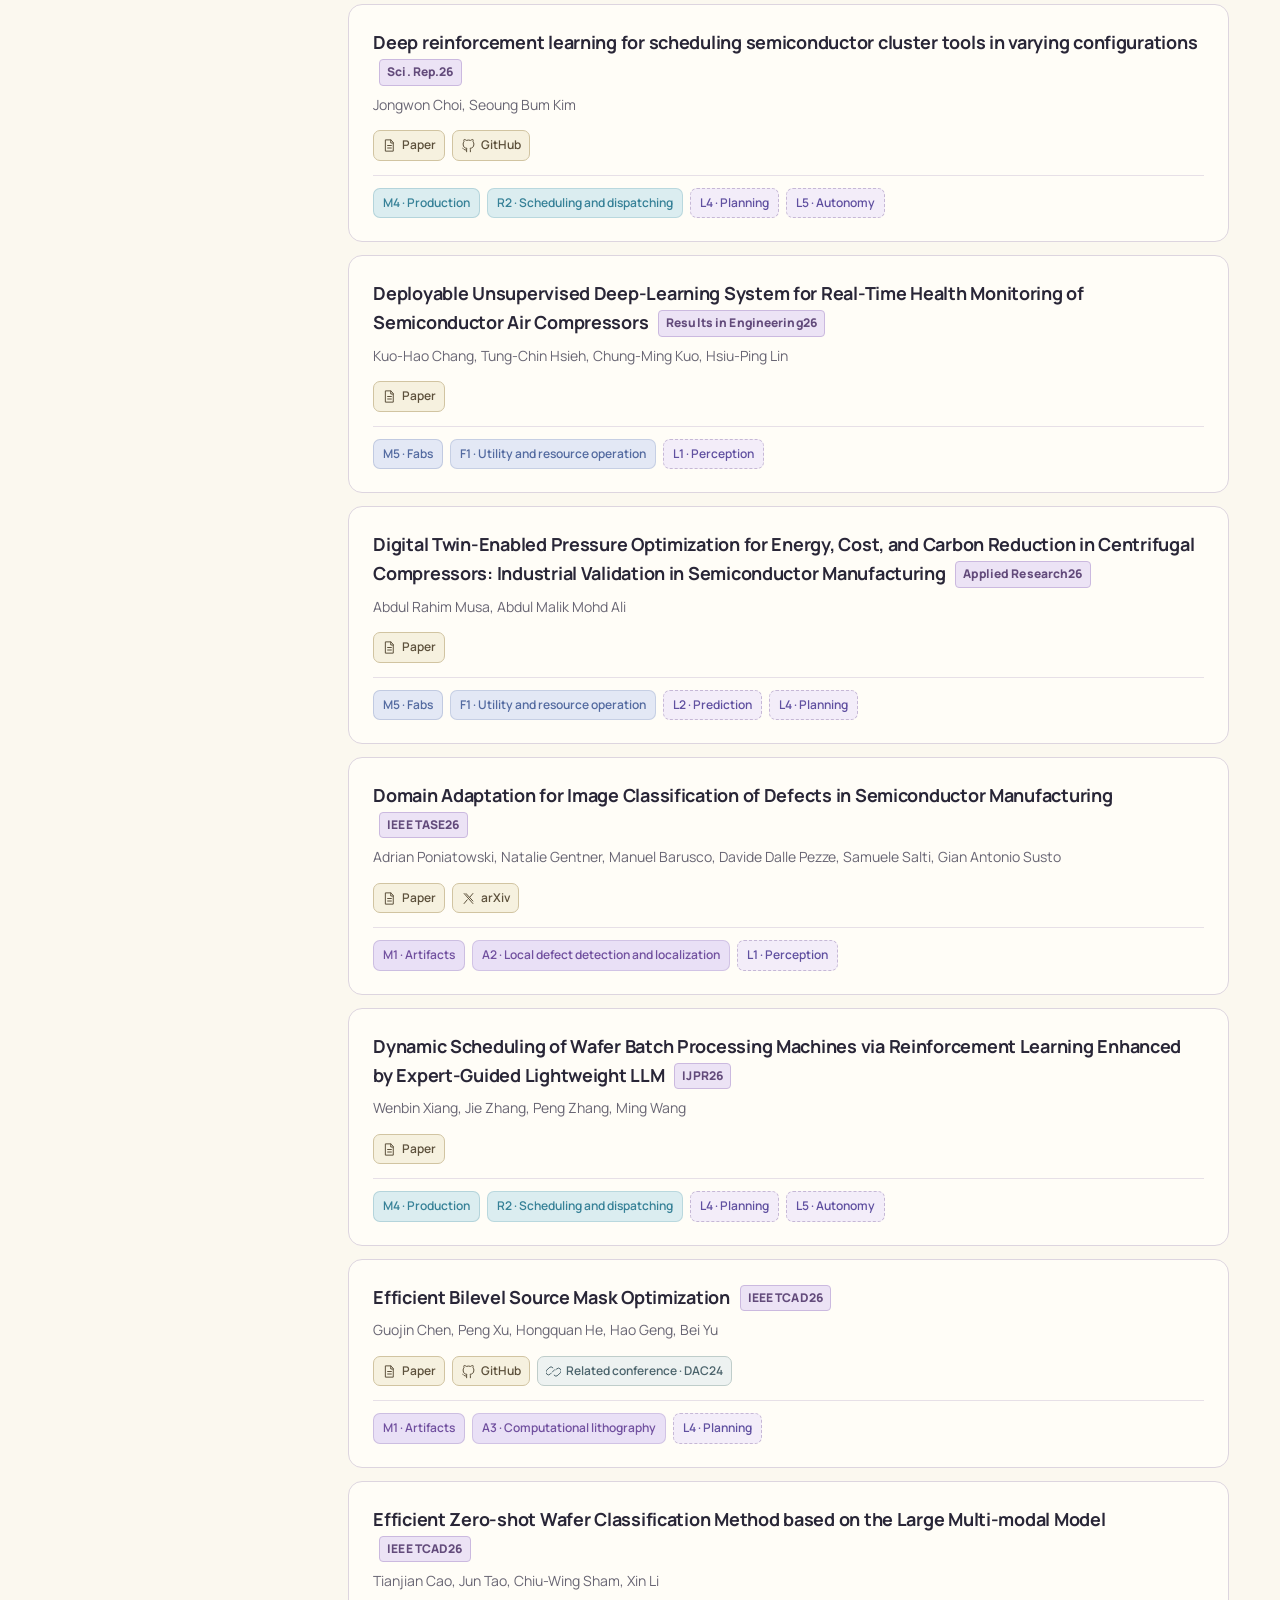
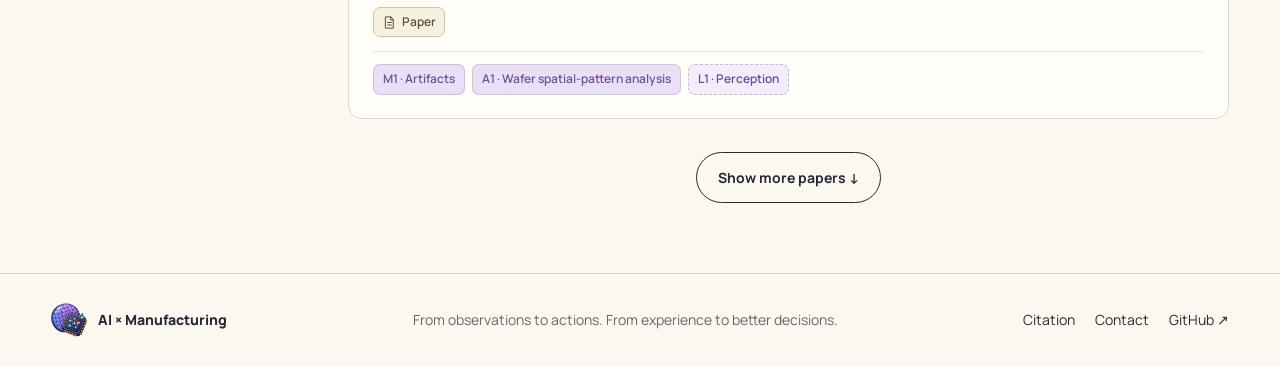
==== commit 03326cb7: "Link contribution predecessors and public manuscript versions" ====
--- a/docs/explore.html
+++ b/docs/explore.html
@@ -21,8 +21,8 @@
     <link rel="apple-touch-icon" href="assets/web/brand.png" />
     <link rel="stylesheet" href="style.css?v=relations-20261014" />
     <script src="assets/vendor/motion-14.1.0.js" defer></script>
-    <script src="site.js?v=collection-20261014" defer></script>
-    <script src="assets/catalogue.js?v=predecessors-20261014" defer></script>
+    <script src="site.js?v=readouts-20261015" defer></script>
+    <script src="assets/catalogue.js?v=versions-20261016" defer></script>
     <script src="explore.js?v=relations-20261014" defer></script>
   </head>
   <body class="library-page">
